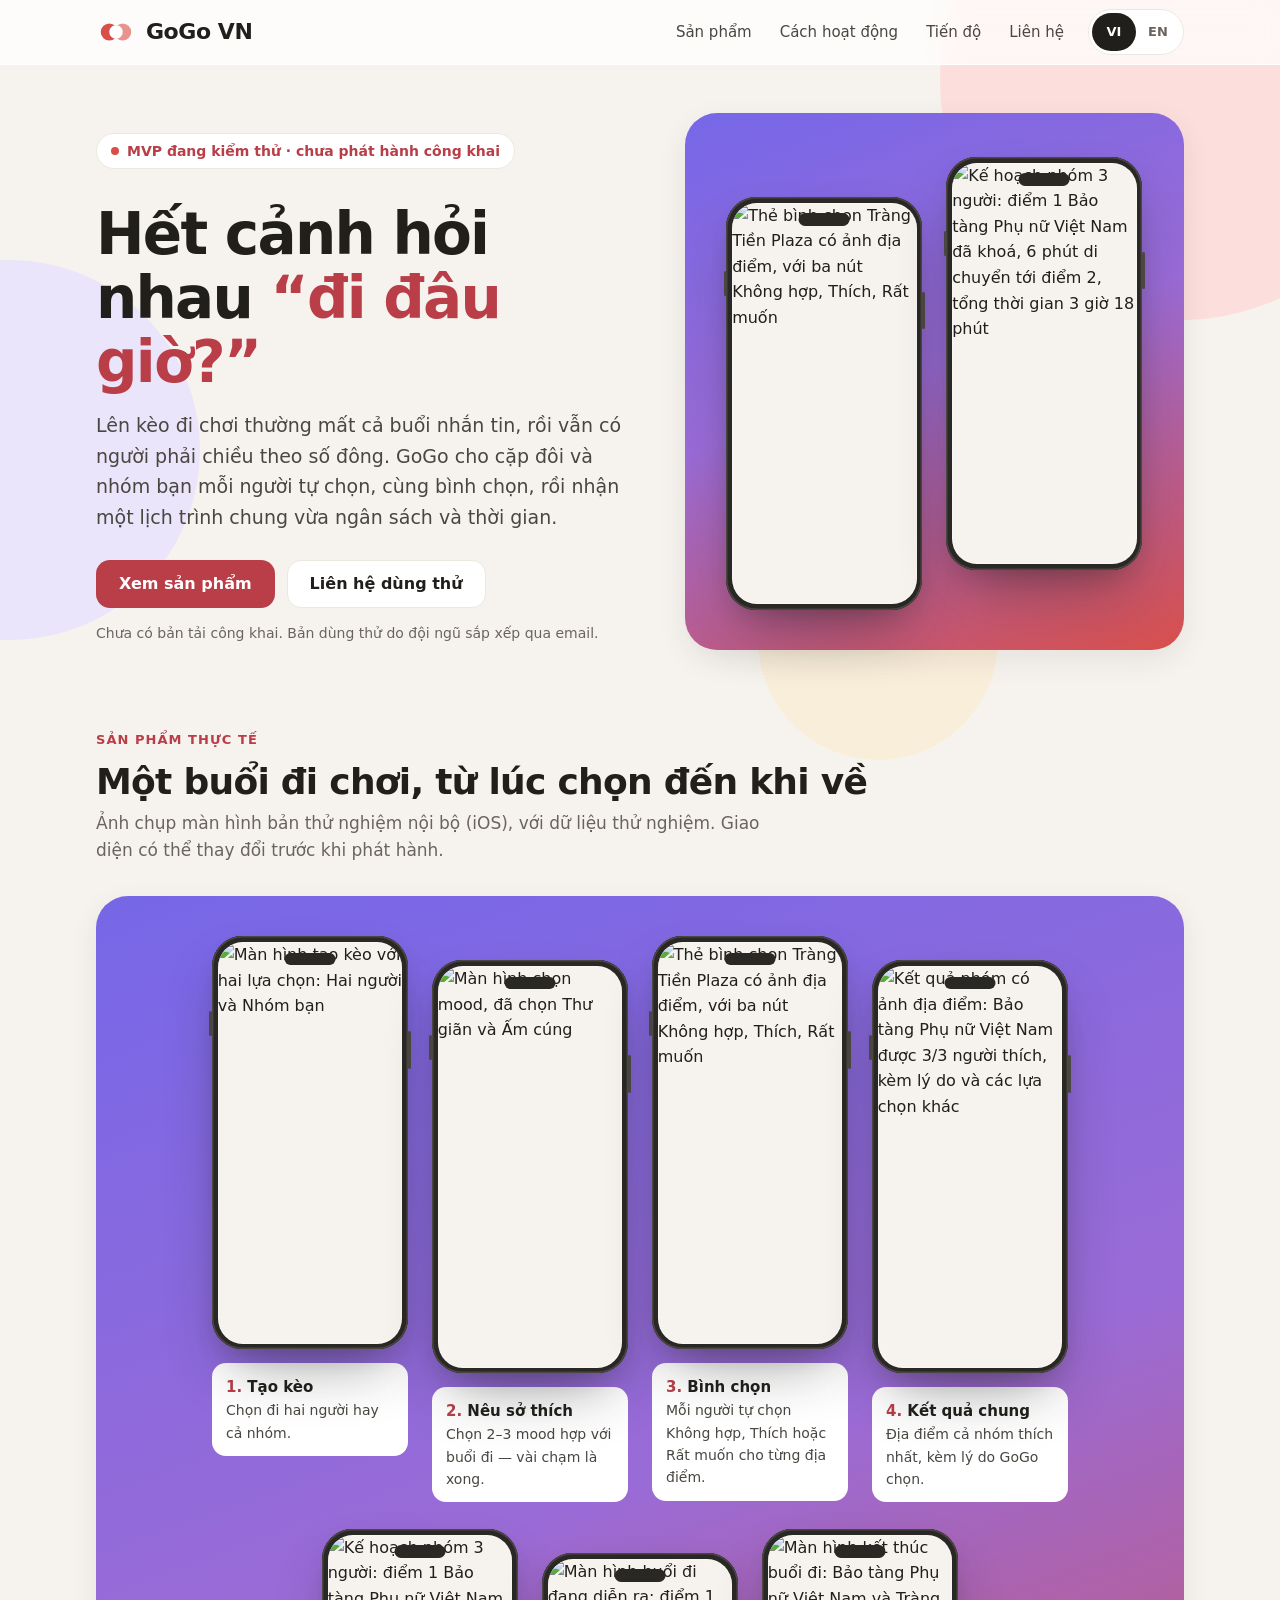
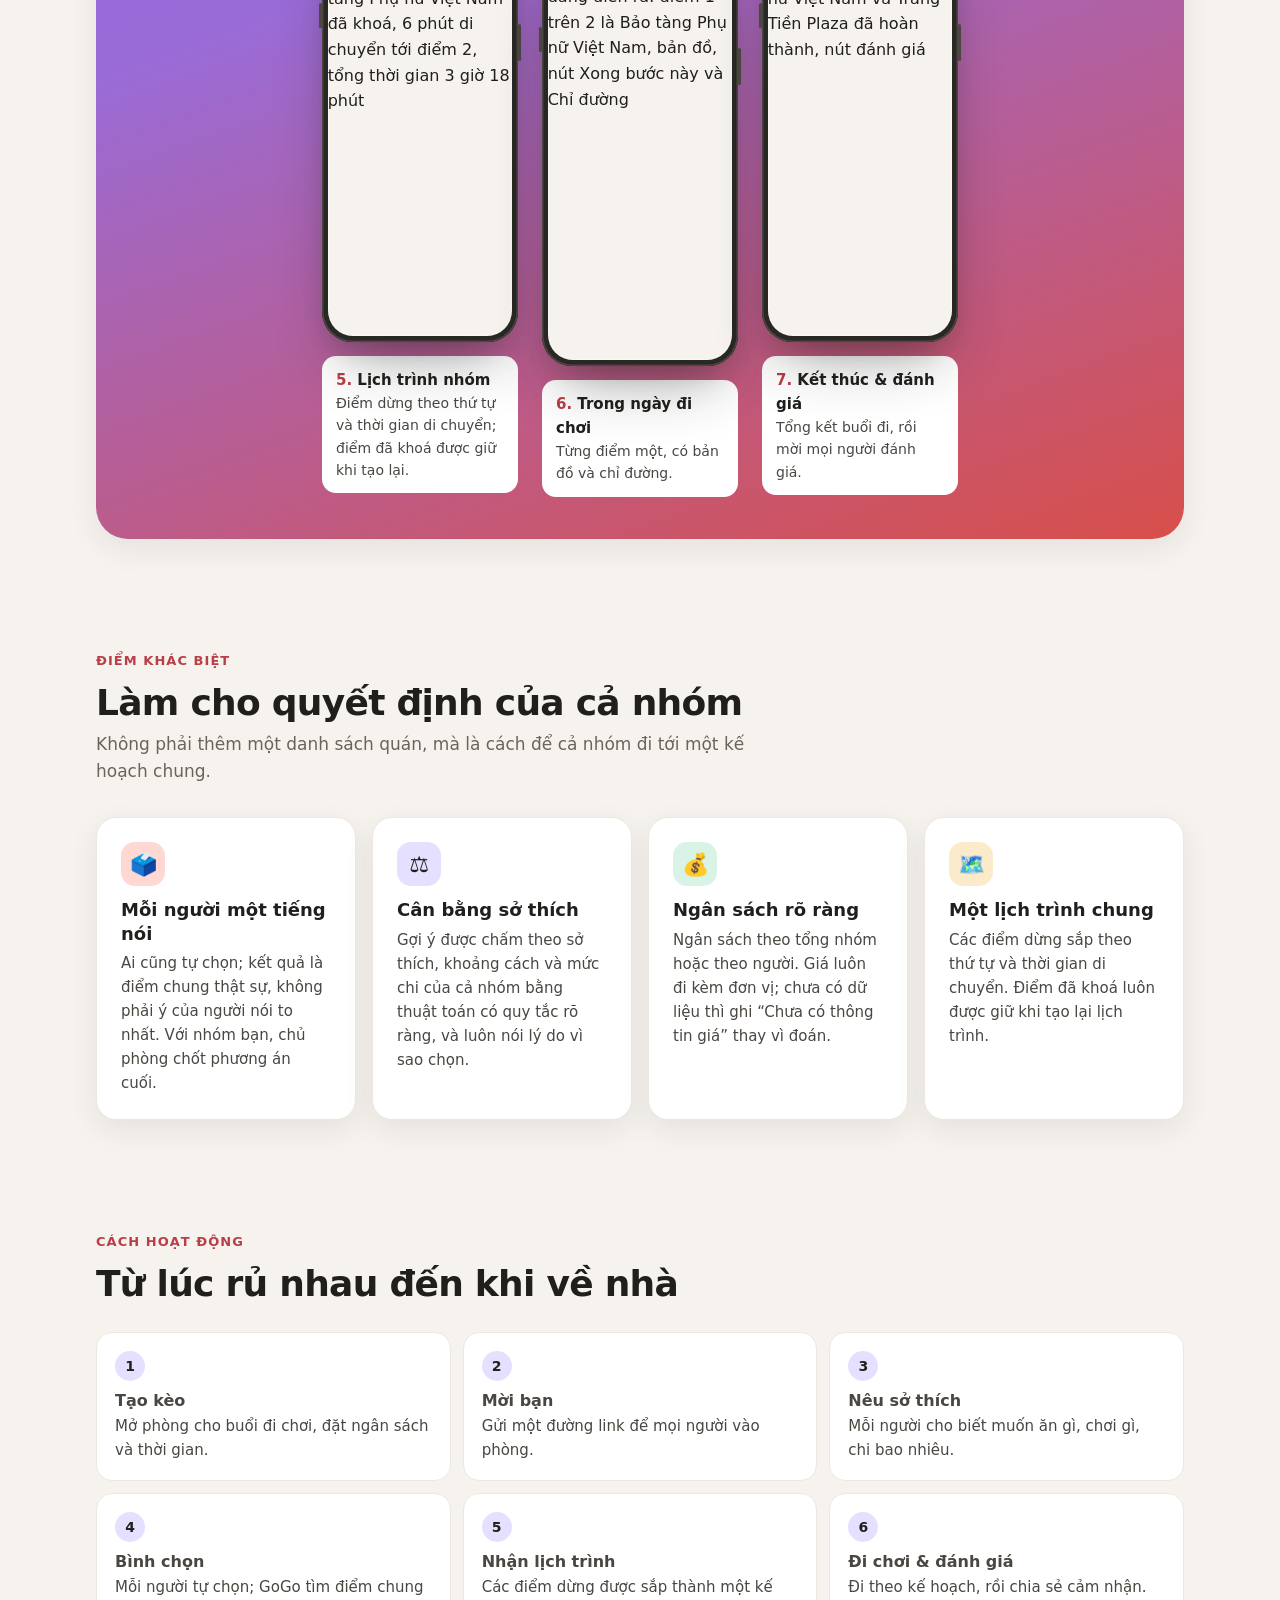
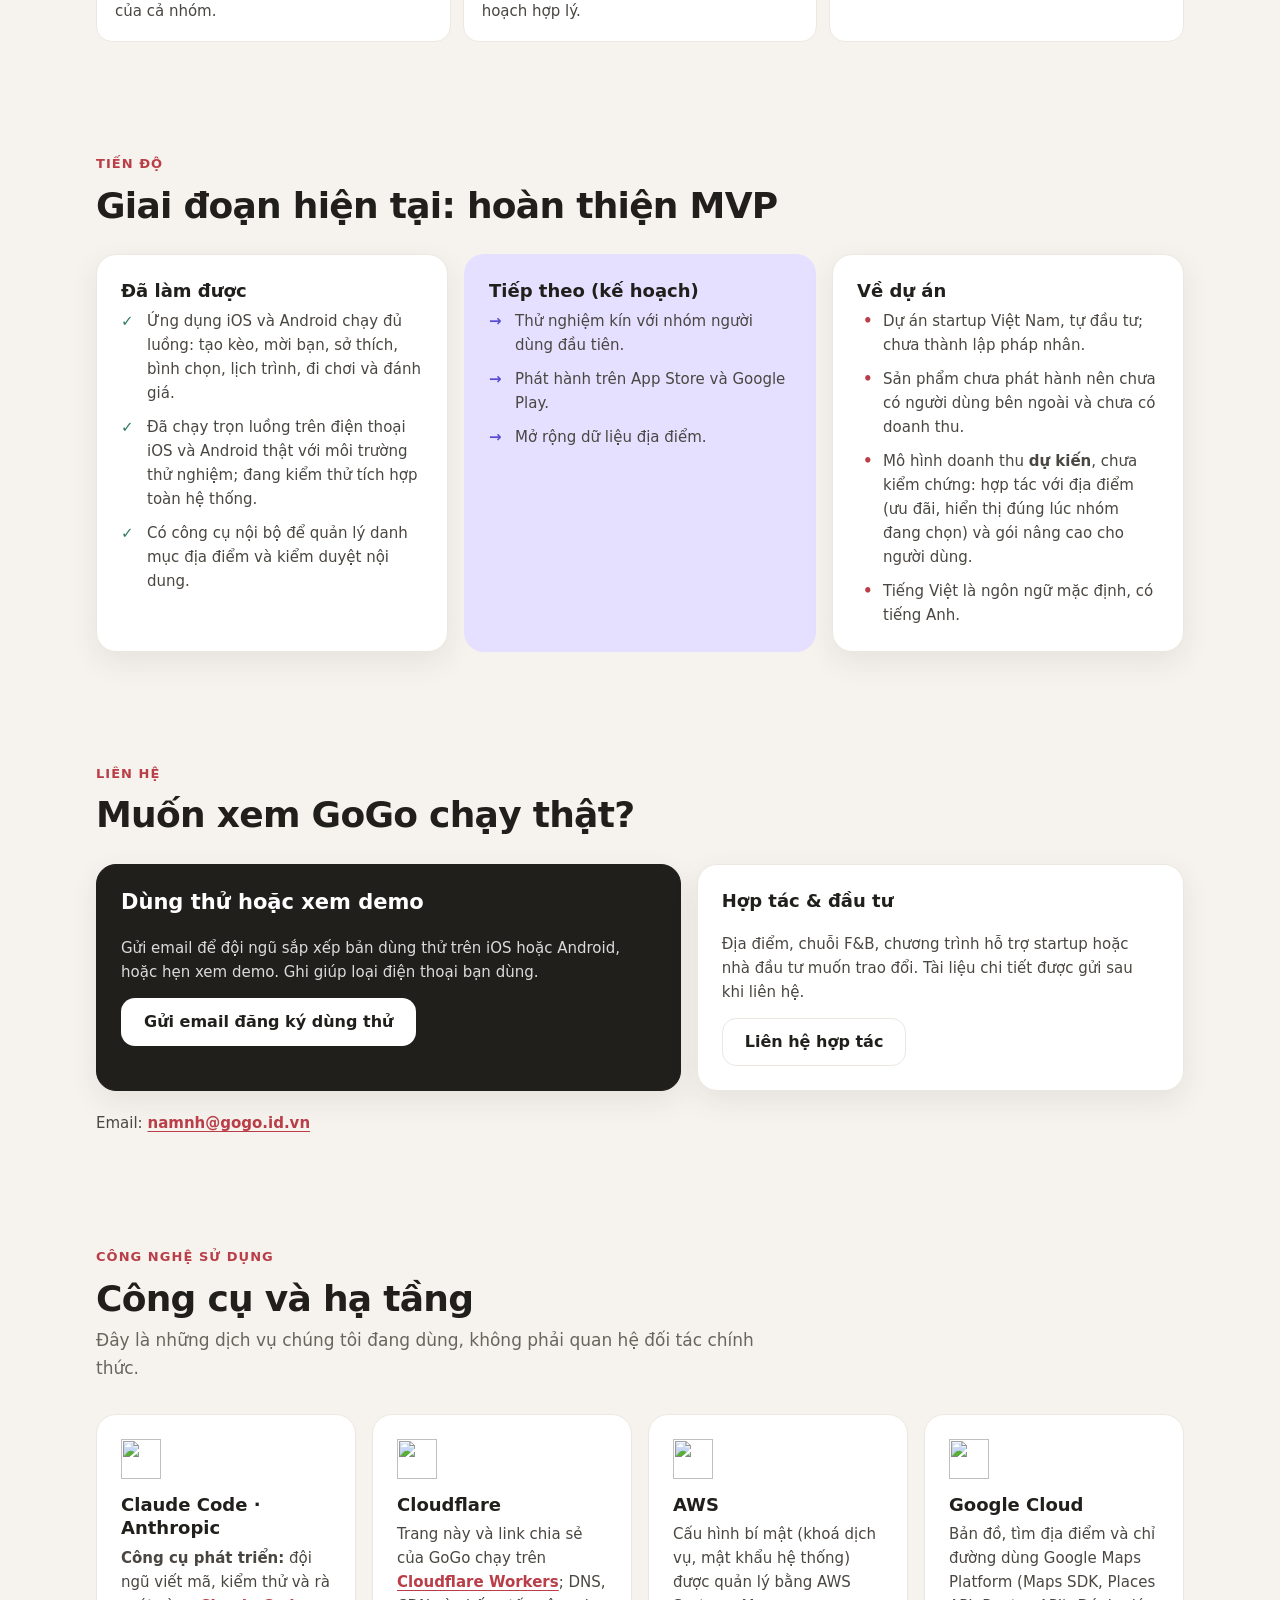
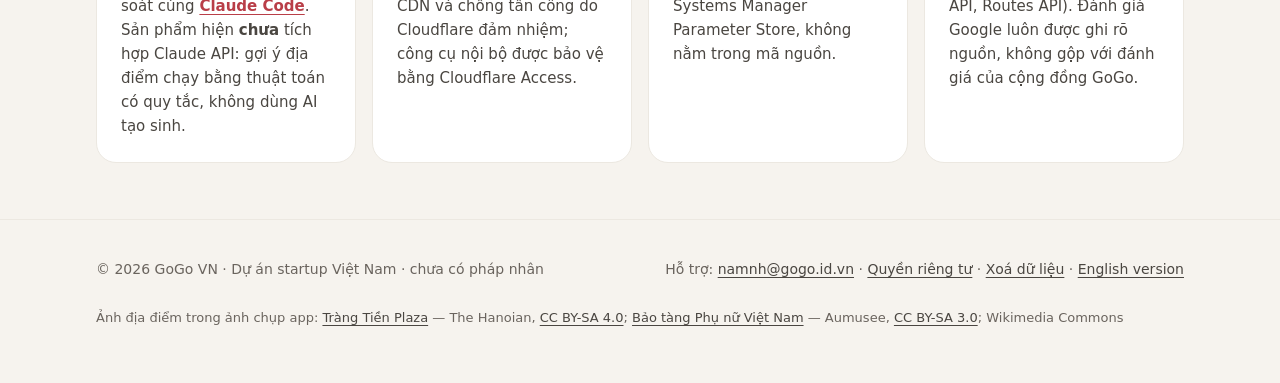
==== site/index.html @ 6f433a72 "feat: privacy policy and data-deletion pages Both stores refuse a submission without these URLs, and" ====
<!doctype html>
<html lang="vi">
<head>
  <meta charset="utf-8">
  <meta name="viewport" content="width=device-width, initial-scale=1">
  <title>GoGo — Cùng nhau chọn chỗ đi chơi</title>
  <meta name="description" content="Ứng dụng giúp cặp đôi và nhóm bạn cùng chọn địa điểm, bình chọn và nhận một lịch trình chung cho buổi đi chơi. Dự án startup Việt Nam, MVP đang kiểm thử.">
  <link rel="canonical" href="https://gogo.id.vn/">
  <link rel="alternate" hreflang="vi" href="https://gogo.id.vn/">
  <link rel="alternate" hreflang="en" href="https://gogo.id.vn/en/">
  <link rel="alternate" hreflang="x-default" href="https://gogo.id.vn/">
  <meta property="og:type" content="website">
  <meta property="og:site_name" content="GoGo VN">
  <meta property="og:title" content="GoGo — Cùng nhau chọn chỗ đi chơi">
  <meta property="og:description" content="Mỗi người tự chọn, cả nhóm bình chọn, nhận một lịch trình chung vừa ngân sách. MVP đang kiểm thử.">
  <meta property="og:url" content="https://gogo.id.vn/">
  <meta property="og:locale" content="vi_VN">
  <meta property="og:locale:alternate" content="en_US">
  <meta property="og:image" content="https://gogo.id.vn/icon-512.png">
  <meta property="og:image:width" content="512">
  <meta property="og:image:height" content="512">
  <meta name="twitter:card" content="summary">
  <meta name="theme-color" content="#F6F3EE">
  <link rel="icon" type="image/png" sizes="32x32" href="/favicon-32.png">
  <link rel="apple-touch-icon" href="/apple-touch-icon.png">
  <style>
    /* Be Vietnam Pro, served from this origin. Google Fonts was dropped in #4: opening any page
       here sent the visitor's IP and User-Agent to Google's font hosts, which is a claim the
       privacy page would then have had to make about itself. Sources and
       sha256 per file are in README.md; the licence travels with the files (fonts/OFL.txt).
       `build.mjs` refuses to emit a page that references any external script or stylesheet. */
    /* vietnamese */
    @font-face {
      font-family: 'Be Vietnam Pro';
      font-style: normal;
      font-weight: 400;
      font-display: swap;
      src: url(/fonts/be-vietnam-pro-400-vietnamese.woff2) format('woff2');
      unicode-range: U+0102-0103, U+0110-0111, U+0128-0129, U+0168-0169, U+01A0-01A1, U+01AF-01B0, U+0300-0301, U+0303-0304, U+0308-0309, U+0323, U+0329, U+1EA0-1EF9, U+20AB;
    }
    /* latin-ext */
    @font-face {
      font-family: 'Be Vietnam Pro';
      font-style: normal;
      font-weight: 400;
      font-display: swap;
      src: url(/fonts/be-vietnam-pro-400-latin-ext.woff2) format('woff2');
      unicode-range: U+0100-02BA, U+02BD-02C5, U+02C7-02CC, U+02CE-02D7, U+02DD-02FF, U+0304, U+0308, U+0329, U+1D00-1DBF, U+1E00-1E9F, U+1EF2-1EFF, U+2020, U+20A0-20AB, U+20AD-20C4, U+2113, U+2C60-2C7F, U+A720-A7FF;
    }
    /* latin */
    @font-face {
      font-family: 'Be Vietnam Pro';
      font-style: normal;
      font-weight: 400;
      font-display: swap;
      src: url(/fonts/be-vietnam-pro-400-latin.woff2) format('woff2');
      unicode-range: U+0000-00FF, U+0131, U+0152-0153, U+02BB-02BC, U+02C6, U+02DA, U+02DC, U+0304, U+0308, U+0329, U+2000-206F, U+20AC, U+2122, U+2191, U+2193, U+2212, U+2215, U+FEFF, U+FFFD;
    }
    /* vietnamese */
    @font-face {
      font-family: 'Be Vietnam Pro';
      font-style: normal;
      font-weight: 500;
      font-display: swap;
      src: url(/fonts/be-vietnam-pro-500-vietnamese.woff2) format('woff2');
      unicode-range: U+0102-0103, U+0110-0111, U+0128-0129, U+0168-0169, U+01A0-01A1, U+01AF-01B0, U+0300-0301, U+0303-0304, U+0308-0309, U+0323, U+0329, U+1EA0-1EF9, U+20AB;
    }
    /* latin-ext */
    @font-face {
      font-family: 'Be Vietnam Pro';
      font-style: normal;
      font-weight: 500;
      font-display: swap;
      src: url(/fonts/be-vietnam-pro-500-latin-ext.woff2) format('woff2');
      unicode-range: U+0100-02BA, U+02BD-02C5, U+02C7-02CC, U+02CE-02D7, U+02DD-02FF, U+0304, U+0308, U+0329, U+1D00-1DBF, U+1E00-1E9F, U+1EF2-1EFF, U+2020, U+20A0-20AB, U+20AD-20C4, U+2113, U+2C60-2C7F, U+A720-A7FF;
    }
    /* latin */
    @font-face {
      font-family: 'Be Vietnam Pro';
      font-style: normal;
      font-weight: 500;
      font-display: swap;
      src: url(/fonts/be-vietnam-pro-500-latin.woff2) format('woff2');
      unicode-range: U+0000-00FF, U+0131, U+0152-0153, U+02BB-02BC, U+02C6, U+02DA, U+02DC, U+0304, U+0308, U+0329, U+2000-206F, U+20AC, U+2122, U+2191, U+2193, U+2212, U+2215, U+FEFF, U+FFFD;
    }
    /* vietnamese */
    @font-face {
      font-family: 'Be Vietnam Pro';
      font-style: normal;
      font-weight: 600;
      font-display: swap;
      src: url(/fonts/be-vietnam-pro-600-vietnamese.woff2) format('woff2');
      unicode-range: U+0102-0103, U+0110-0111, U+0128-0129, U+0168-0169, U+01A0-01A1, U+01AF-01B0, U+0300-0301, U+0303-0304, U+0308-0309, U+0323, U+0329, U+1EA0-1EF9, U+20AB;
    }
    /* latin-ext */
    @font-face {
      font-family: 'Be Vietnam Pro';
      font-style: normal;
      font-weight: 600;
      font-display: swap;
      src: url(/fonts/be-vietnam-pro-600-latin-ext.woff2) format('woff2');
      unicode-range: U+0100-02BA, U+02BD-02C5, U+02C7-02CC, U+02CE-02D7, U+02DD-02FF, U+0304, U+0308, U+0329, U+1D00-1DBF, U+1E00-1E9F, U+1EF2-1EFF, U+2020, U+20A0-20AB, U+20AD-20C4, U+2113, U+2C60-2C7F, U+A720-A7FF;
    }
    /* latin */
    @font-face {
      font-family: 'Be Vietnam Pro';
      font-style: normal;
      font-weight: 600;
      font-display: swap;
      src: url(/fonts/be-vietnam-pro-600-latin.woff2) format('woff2');
      unicode-range: U+0000-00FF, U+0131, U+0152-0153, U+02BB-02BC, U+02C6, U+02DA, U+02DC, U+0304, U+0308, U+0329, U+2000-206F, U+20AC, U+2122, U+2191, U+2193, U+2212, U+2215, U+FEFF, U+FFFD;
    }
    /* vietnamese */
    @font-face {
      font-family: 'Be Vietnam Pro';
      font-style: normal;
      font-weight: 700;
      font-display: swap;
      src: url(/fonts/be-vietnam-pro-700-vietnamese.woff2) format('woff2');
      unicode-range: U+0102-0103, U+0110-0111, U+0128-0129, U+0168-0169, U+01A0-01A1, U+01AF-01B0, U+0300-0301, U+0303-0304, U+0308-0309, U+0323, U+0329, U+1EA0-1EF9, U+20AB;
    }
    /* latin-ext */
    @font-face {
      font-family: 'Be Vietnam Pro';
      font-style: normal;
      font-weight: 700;
      font-display: swap;
      src: url(/fonts/be-vietnam-pro-700-latin-ext.woff2) format('woff2');
      unicode-range: U+0100-02BA, U+02BD-02C5, U+02C7-02CC, U+02CE-02D7, U+02DD-02FF, U+0304, U+0308, U+0329, U+1D00-1DBF, U+1E00-1E9F, U+1EF2-1EFF, U+2020, U+20A0-20AB, U+20AD-20C4, U+2113, U+2C60-2C7F, U+A720-A7FF;
    }
    /* latin */
    @font-face {
      font-family: 'Be Vietnam Pro';
      font-style: normal;
      font-weight: 700;
      font-display: swap;
      src: url(/fonts/be-vietnam-pro-700-latin.woff2) format('woff2');
      unicode-range: U+0000-00FF, U+0131, U+0152-0153, U+02BB-02BC, U+02C6, U+02DA, U+02DC, U+0304, U+0308, U+0329, U+2000-206F, U+20AC, U+2122, U+2191, U+2193, U+2212, U+2215, U+FEFF, U+FFFD;
    }
    /* vietnamese */
    @font-face {
      font-family: 'Be Vietnam Pro';
      font-style: normal;
      font-weight: 800;
      font-display: swap;
      src: url(/fonts/be-vietnam-pro-800-vietnamese.woff2) format('woff2');
      unicode-range: U+0102-0103, U+0110-0111, U+0128-0129, U+0168-0169, U+01A0-01A1, U+01AF-01B0, U+0300-0301, U+0303-0304, U+0308-0309, U+0323, U+0329, U+1EA0-1EF9, U+20AB;
    }
    /* latin-ext */
    @font-face {
      font-family: 'Be Vietnam Pro';
      font-style: normal;
      font-weight: 800;
      font-display: swap;
      src: url(/fonts/be-vietnam-pro-800-latin-ext.woff2) format('woff2');
      unicode-range: U+0100-02BA, U+02BD-02C5, U+02C7-02CC, U+02CE-02D7, U+02DD-02FF, U+0304, U+0308, U+0329, U+1D00-1DBF, U+1E00-1E9F, U+1EF2-1EFF, U+2020, U+20A0-20AB, U+20AD-20C4, U+2113, U+2C60-2C7F, U+A720-A7FF;
    }
    /* latin */
    @font-face {
      font-family: 'Be Vietnam Pro';
      font-style: normal;
      font-weight: 800;
      font-display: swap;
      src: url(/fonts/be-vietnam-pro-800-latin.woff2) format('woff2');
      unicode-range: U+0000-00FF, U+0131, U+0152-0153, U+02BB-02BC, U+02C6, U+02DA, U+02DC, U+0304, U+0308, U+0329, U+2000-206F, U+20AC, U+2122, U+2191, U+2193, U+2212, U+2215, U+FEFF, U+FFFD;
    }

    :root {
      --coral: #D84F4A;
      --coral-ink: #B93E48;
      --coral-deep: #9E333D;
      --coral-soft: #FFD8D4;
      --lavender: #7667E8;
      --lavender-ink: #5B4DD1;
      --lavender-soft: #E5E0FF;
      --mint: #4FAF86;
      --mint-ink: #2F7D5C;
      --mint-soft: #D9F3E7;
      --amber-soft: #FCEBCB;
      --ivory: #F6F3EE;
      --surface: #FFFFFF;
      --line: #ECE8E1;
      --ink: #211F1C;
      --ink-2: #4A4641;
      --muted: #6A645E;
      --glass: rgba(255, 255, 255, 0.72);
      --glass-line: rgba(255, 255, 255, 0.9);
      --shadow: 0 10px 30px rgba(33, 31, 28, 0.08);
      --shadow-phone: 0 30px 60px -18px rgba(33, 31, 28, 0.45), 0 12px 24px -12px rgba(33, 31, 28, 0.25);
      --bezel: #2A2825;
      --bezel-edge: #4A4641;
      --bezel-hi: rgba(255, 255, 255, 0.28);
      --panel: linear-gradient(160deg, #7667E8 0%, #9A6BD6 48%, #D84F4A 100%);
      --radius: 20px;
      --motion: 240ms;
    }
    *, *::before, *::after { box-sizing: border-box; }
    html { -webkit-text-size-adjust: 100%; scroll-behavior: smooth; scroll-padding-top: 80px; }
    body {
      margin: 0; background: var(--ivory); color: var(--ink);
      font-family: "Be Vietnam Pro", system-ui, -apple-system, "Segoe UI", Roboto, sans-serif;
      font-size: 16px; line-height: 1.6; overflow-x: hidden;
    }
    .wrap { max-width: 1120px; margin: 0 auto; padding: 0 16px; }
    a { color: inherit; }
    a:not(.btn):not(.brand) { text-underline-offset: 3px; }
    :focus-visible { outline: 3px solid var(--lavender-ink); outline-offset: 3px; border-radius: 6px; }
    .skip {
      position: absolute; left: 16px; top: -60px; z-index: 50; padding: 10px 16px; border-radius: 10px;
      background: var(--ink); color: #fff; font-weight: 700; text-decoration: none;
    }
    .skip:focus { top: 12px; }

    /* Background accents — solid soft shapes, no full-screen blur. */
    .bg { position: absolute; inset: 0 0 auto 0; height: 900px; overflow: hidden; z-index: -1; pointer-events: none; }
    .blob { position: absolute; border-radius: 50%; opacity: .7; }
    .blob.c { width: 480px; height: 480px; background: var(--coral-soft); top: -160px; right: -140px; }
    .blob.l { width: 380px; height: 380px; background: var(--lavender-soft); top: 260px; left: -180px; }
    .blob.a { width: 240px; height: 240px; background: var(--amber-soft); top: 520px; right: 22%; opacity: .55; }

    /* Header */
    header.top {
      position: sticky; top: 0; z-index: 20;
      background: var(--glass); -webkit-backdrop-filter: blur(14px); backdrop-filter: blur(14px);
      border-bottom: 1px solid var(--glass-line);
    }
    @supports not ((backdrop-filter: blur(1px)) or (-webkit-backdrop-filter: blur(1px))) {
      header.top { background: var(--surface); }
    }
    .nav { display: flex; align-items: center; gap: 12px; min-height: 64px; }
    .brand { display: inline-flex; align-items: center; gap: 10px; font-weight: 800; font-size: 22px; letter-spacing: -0.02em; color: var(--ink); text-decoration: none; margin-right: auto; }
    .mark { width: 40px; height: 40px; display: block; flex: none; }
    .links { display: flex; gap: 4px; margin: 0; padding: 0; list-style: none; }
    .links a {
      display: inline-flex; align-items: center; min-height: 44px; padding: 0 12px;
      font-size: 15px; font-weight: 500; color: var(--ink-2); text-decoration: none; border-radius: 10px;
    }
    .links a:hover { color: var(--ink); background: var(--surface); }
    .lang { display: inline-flex; border: 1px solid var(--line); border-radius: 999px; background: var(--surface); padding: 3px; }
    .lang a {
      display: inline-grid; place-items: center; min-width: 44px; min-height: 38px; border-radius: 999px;
      font-size: 13px; font-weight: 700; color: var(--muted); text-decoration: none;
    }
    .lang a[aria-current="page"] { background: var(--ink); color: #fff; }
    @media (max-width: 820px) { .links { display: none; } }

    /* Buttons — filled CTA on coral-ink for AA with white text. */
    .btn {
      display: inline-flex; align-items: center; justify-content: center; gap: 8px;
      min-height: 48px; padding: 0 22px; border-radius: 14px; border: 1px solid transparent;
      font: inherit; font-weight: 700; font-size: 16px; text-decoration: none; cursor: pointer;
      transition: transform var(--motion), background var(--motion), border-color var(--motion);
    }
    .btn:active { transform: translateY(1px); }
    .btn-primary { background: var(--coral-ink); color: #fff; }
    .btn-primary:hover { background: var(--coral-deep); }
    .btn-secondary { background: var(--surface); color: var(--ink); border-color: var(--line); }
    .btn-secondary:hover { border-color: var(--ink-2); }

    footer { padding: 28px 0 44px; border-top: 1px solid var(--line); color: var(--muted); font-size: 14px; }
    footer .wrap { display: flex; flex-wrap: wrap; gap: 8px 24px; justify-content: space-between; align-items: center; }
    footer a { color: var(--ink-2); display: inline-block; padding: 10px 0; }
    footer .credits { flex-basis: 100%; order: 3; font-size: 13px; }

    @media (prefers-reduced-motion: reduce) {
      html { scroll-behavior: auto; }
      * { transition-duration: 0ms !important; }
    }
    @media (prefers-reduced-transparency: reduce) {
      header.top { background: var(--surface); -webkit-backdrop-filter: none; backdrop-filter: none; }
    }
    /* Hero */
    .hero { padding-top: 48px; padding-bottom: 24px; display: grid; gap: 40px; grid-template-columns: 1.1fr 1fr; align-items: center; }
    .badge {
      display: inline-flex; align-items: center; gap: 8px; padding: 6px 14px; border-radius: 999px;
      background: var(--surface); border: 1px solid var(--line); font-size: 14px; font-weight: 600; color: var(--coral-ink);
    }
    .dot { width: 8px; height: 8px; border-radius: 50%; background: var(--coral); flex: none; }
    h1 { margin: 20px 0 16px; max-width: 640px; font-size: clamp(36px, 6vw, 58px); line-height: 1.1; letter-spacing: -0.03em; font-weight: 800; }
    h1 em { font-style: normal; color: var(--coral-ink); }
    .lead { margin: 0; max-width: 580px; font-size: clamp(17px, 2.2vw, 19px); color: var(--ink-2); }
    .cta-row { display: flex; flex-wrap: wrap; gap: 12px; margin-top: 28px; }
    .note { margin: 14px 0 0; font-size: 14px; color: var(--muted); max-width: 560px; }

    /* Phone frames — thin titanium bezel, large radius, Dynamic Island, side keys. */
    .phone {
      position: relative; width: 100%; aspect-ratio: 460 / 969;
      border-radius: 15.5% / 7.4%; background: var(--bezel); padding: 2.9%;
      box-shadow: inset 0 0 0 1.5px var(--bezel-edge), inset 0 0 0 3px var(--bezel), var(--shadow-phone);
    }
    .phone::before, .phone::after { content: ""; position: absolute; width: 1.4%; background: var(--bezel-edge); border-radius: 2px; }
    .phone::before { right: -1.3%; top: 23%; height: 9%; }
    .phone::after  { left: -1.3%; top: 18%; height: 6%; box-shadow: 0 170% 0 var(--bezel-edge); }
    .phone .screen { position: relative; width: 100%; height: 100%; overflow: hidden; border-radius: 13.5% / 6.4%; background: var(--ivory); box-shadow: inset 0 0 0 1px var(--bezel-hi); }
    .phone img { position: absolute; left: 0; right: 0; top: 0; display: block; width: 100%; height: auto; }
    .phone .island { position: absolute; top: 3.9%; left: 50%; width: 26%; height: 3.1%; transform: translateX(-50%); border-radius: 999px; background: var(--bezel); z-index: 2; }
    .phone.android .island { width: 4.5%; height: 2.1%; top: 3.2%; }  /* punch-hole camera */

    .stage { position: relative; isolation: isolate; border-radius: 32px; background: var(--panel); box-shadow: var(--shadow); }

    .hero-shots { display: grid; grid-template-columns: repeat(2, minmax(0, 196px)); justify-content: center; gap: 24px; align-items: start; padding: 44px 32px 40px; }
    .hero-shots .phone:first-child { margin-top: 40px; }
    @media (max-width: 900px) {
      .hero { grid-template-columns: 1fr; gap: 32px; padding-top: 32px; }
      .hero-shots { width: 100%; max-width: 460px; justify-self: center; grid-template-columns: repeat(2, minmax(0, 1fr)); padding: 28px 20px; }
    }

    /* Sections */
    section { padding: 56px 0; }
    .eyebrow { display: block; margin: 0 0 10px; font-size: 13px; font-weight: 700; letter-spacing: .08em; text-transform: uppercase; color: var(--coral-ink); }
    h2 { margin: 0 0 8px; font-size: clamp(26px, 4vw, 36px); line-height: 1.15; letter-spacing: -0.02em; font-weight: 800; }
    h3 { margin: 0 0 6px; font-size: 18px; line-height: 1.3; font-weight: 700; }
    .sub { margin: 0 0 32px; max-width: 680px; color: var(--muted); font-size: 17px; }

    .card { background: var(--surface); border: 1px solid var(--line); border-radius: var(--radius); padding: 24px; box-shadow: var(--shadow); }
    .card p { margin: 0; color: var(--ink-2); font-size: 15px; }
    .grid { display: grid; gap: 16px; grid-template-columns: repeat(auto-fit, minmax(240px, 1fr)); }
    .icon { width: 44px; height: 44px; border-radius: 14px; display: grid; place-items: center; font-size: 22px; flex: none; margin-bottom: 12px; }
    .i-c { background: var(--coral-soft); } .i-l { background: var(--lavender-soft); } .i-m { background: var(--mint-soft); } .i-a { background: var(--amber-soft); }

    /* Product evidence */
    .gallery { list-style: none; margin: 0; padding: 40px 28px 44px; display: flex; flex-wrap: wrap; justify-content: center; gap: 28px 24px; counter-reset: shot; }
    .shot { width: 196px; margin: 0; counter-increment: shot; }
    .shot:nth-child(even) { transform: translateY(24px); }
    .shot figure { margin: 0; }
    .shot figcaption { margin-top: 14px; padding: 12px 14px; border-radius: 14px; background: var(--surface); font-size: 14px; color: var(--ink-2); }
    .shot figcaption strong { display: block; color: var(--ink); font-size: 15px; }
    .shot figcaption strong::before { content: counter(shot) ". "; color: var(--coral-ink); }
    @media (max-width: 900px) {
      .gallery { flex-wrap: nowrap; justify-content: flex-start; overflow-x: auto; overflow-y: hidden; margin: 0 -16px; border-radius: 0; padding: 28px 20px 32px; scroll-snap-type: x mandatory; -webkit-overflow-scrolling: touch; }
      .shot { flex: 0 0 min(64vw, 240px); scroll-snap-align: center; }
      .shot:nth-child(even) { transform: none; }
    }

    /* How it works */
    .steps { list-style: none; margin: 0; padding: 0; display: grid; gap: 12px; grid-template-columns: repeat(3, 1fr); counter-reset: s; }
    .steps li { counter-increment: s; background: var(--surface); border: 1px solid var(--line); border-radius: 16px; padding: 18px; font-size: 15px; color: var(--ink-2); }
    .steps li::before { content: counter(s); display: grid; place-items: center; width: 30px; height: 30px; margin-bottom: 10px; border-radius: 50%; background: var(--lavender-soft); color: var(--ink); font-weight: 700; font-size: 14px; }
    .steps h3 { font-size: 16px; margin-bottom: 2px; }
    .steps p { margin: 0; }
    @media (max-width: 760px) { .steps { grid-template-columns: repeat(2, 1fr); } }
    @media (max-width: 440px) { .steps { grid-template-columns: 1fr; } }

    /* Progress */
    .stage-grid { display: grid; gap: 16px; grid-template-columns: repeat(3, 1fr); }
    @media (max-width: 900px) { .stage-grid { grid-template-columns: 1fr; } }
    .ticks { list-style: none; margin: 0; padding: 0; display: grid; gap: 10px; font-size: 15px; color: var(--ink-2); }
    .ticks li { position: relative; padding-left: 26px; }
    .ticks li::before { position: absolute; left: 0; top: 0; font-weight: 700; }
    .ticks.done li::before { content: "✓"; color: var(--mint-ink); }
    .ticks.next li::before { content: "→"; color: var(--lavender-ink); }
    .ticks.info li::before { content: "•"; color: var(--coral-ink); left: 6px; }
    .card.next { background: var(--lavender-soft); border-color: transparent; box-shadow: none; }

    /* Contact */
    .contact { display: grid; gap: 16px; grid-template-columns: 1.2fr 1fr; }
    .contact .card { display: flex; flex-direction: column; gap: 14px; }
    .contact .card .btn { align-self: flex-start; }
    .contact .primary { background: var(--ink); border-color: var(--ink); }
    .contact .primary h3 { color: #fff; font-size: 21px; }
    .contact .primary p { color: rgba(255, 255, 255, 0.84); }
    .contact .primary .btn { background: #fff; color: var(--ink); }
    .contact .primary .btn:hover { background: var(--ivory); }
    .mail { font-size: 15px; color: var(--ink-2); margin: 20px 0 0; }
    .mail a { color: var(--coral-ink); font-weight: 600; }
    @media (max-width: 760px) { .contact { grid-template-columns: 1fr; } }

    /* Technology */
    .tech .card { box-shadow: none; }
    .tech .card a { color: var(--coral-ink); font-weight: 600; }
    .tech .logo { display: block; width: 40px; height: 40px; margin-bottom: 14px; object-fit: contain; }
    .tech .grid { grid-template-columns: repeat(auto-fit, minmax(230px, 1fr)); }

  </style>
</head>
<body>
  <a class="skip" href="#main">Bỏ qua, tới nội dung chính</a>
  <div class="bg" aria-hidden="true"><div class="blob c"></div><div class="blob l"></div><div class="blob a"></div></div>

  <header class="top">
    <div class="wrap nav">
      <a class="brand" href="/" aria-label="GoGo VN — trang chủ"><svg class="mark" viewBox="0 0 42 42" fill="none" aria-hidden="true"><circle cx="14" cy="21" r="9" fill="var(--coral)"/><circle cx="28" cy="21" r="9" fill="var(--coral)" opacity="0.6"/><path d="M21 14C17 14 14 17 14 21C14 25 17 28 21 28C25 28 28 25 28 21C28 17 25 14 21 14Z" fill="#FFFFFF"/></svg>GoGo VN</a>
      <nav aria-label="Điều hướng chính">
        <ul class="links">
          <li><a href="/#demo">Sản phẩm</a></li>
          <li><a href="/#how">Cách hoạt động</a></li>
          <li><a href="/#stage">Tiến độ</a></li>
          <li><a href="/#contact">Liên hệ</a></li>
        </ul>
      </nav>
      <div class="lang" role="group" aria-label="Ngôn ngữ"><a href="/" hreflang="vi" lang="vi" aria-current="page">VI</a><a href="/en/" hreflang="en" lang="en">EN</a></div>
    </div>
  </header>

  <main id="main">
    <div class="wrap hero">
      <div>
        <p class="badge"><span class="dot" aria-hidden="true"></span>MVP đang kiểm thử · chưa phát hành công khai</p>
        <h1>Hết cảnh hỏi nhau <em>“đi đâu giờ?”</em></h1>
        <p class="lead">Lên kèo đi chơi thường mất cả buổi nhắn tin, rồi vẫn có người phải chiều theo số đông. GoGo cho cặp đôi và nhóm bạn mỗi người tự chọn, cùng bình chọn, rồi nhận một lịch trình chung vừa ngân sách và thời gian.</p>
        <div class="cta-row">
          <a class="btn btn-primary" href="#demo">Xem sản phẩm</a>
          <a class="btn btn-secondary" href="mailto:namnh@gogo.id.vn?subject=GoGo%20%E2%80%94%20%C4%90%C4%83ng%20k%C3%BD%20d%C3%B9ng%20th%E1%BB%AD">Liên hệ dùng thử</a>
        </div>
        <p class="note">Chưa có bản tải công khai. Bản dùng thử do đội ngũ sắp xếp qua email.</p>
      </div>
      <div class="hero-shots stage" role="group" aria-label="Ảnh màn hình ứng dụng: bình chọn địa điểm và lịch trình nhóm">
        <div class="phone ios"><div class="island" aria-hidden="true"></div><div class="screen"><img src="/img/vote.png" width="460" height="1000" alt="Thẻ bình chọn Tràng Tiền Plaza có ảnh địa điểm, với ba nút Không hợp, Thích, Rất muốn" fetchpriority="high"></div></div>
        <div class="phone ios"><div class="island" aria-hidden="true"></div><div class="screen"><img src="/img/plan.png" width="460" height="1000" alt="Kế hoạch nhóm 3 người: điểm 1 Bảo tàng Phụ nữ Việt Nam đã khoá, 6 phút di chuyển tới điểm 2, tổng thời gian 3 giờ 18 phút" fetchpriority="high"></div></div>
      </div>
    </div>

    <section id="demo" aria-labelledby="demo-h">
      <div class="wrap">
        <p class="eyebrow">Sản phẩm thực tế</p>
        <h2 id="demo-h">Một buổi đi chơi, từ lúc chọn đến khi về</h2>
        <p class="sub">Ảnh chụp màn hình bản thử nghiệm nội bộ (iOS), với dữ liệu thử nghiệm. Giao diện có thể thay đổi trước khi phát hành.</p>
        <ol class="gallery stage">
          <li class="shot"><figure><div class="phone ios"><div class="island" aria-hidden="true"></div><div class="screen"><img src="/img/create-type.png" width="460" height="1000" loading="lazy" alt="Màn hình tạo kèo với hai lựa chọn: Hai người và Nhóm bạn"></div></div><figcaption><strong>Tạo kèo</strong>Chọn đi hai người hay cả nhóm.</figcaption></figure></li>
          <li class="shot"><figure><div class="phone ios"><div class="island" aria-hidden="true"></div><div class="screen"><img src="/img/mood.png" width="460" height="1000" loading="lazy" alt="Màn hình chọn mood, đã chọn Thư giãn và Ấm cúng"></div></div><figcaption><strong>Nêu sở thích</strong>Chọn 2–3 mood hợp với buổi đi — vài chạm là xong.</figcaption></figure></li>
          <li class="shot"><figure><div class="phone ios"><div class="island" aria-hidden="true"></div><div class="screen"><img src="/img/vote.png" width="460" height="1000" loading="lazy" alt="Thẻ bình chọn Tràng Tiền Plaza có ảnh địa điểm, với ba nút Không hợp, Thích, Rất muốn"></div></div><figcaption><strong>Bình chọn</strong>Mỗi người tự chọn Không hợp, Thích hoặc Rất muốn cho từng địa điểm.</figcaption></figure></li>
          <li class="shot"><figure><div class="phone ios"><div class="island" aria-hidden="true"></div><div class="screen"><img src="/img/match.png" width="460" height="1000" loading="lazy" alt="Kết quả nhóm có ảnh địa điểm: Bảo tàng Phụ nữ Việt Nam được 3/3 người thích, kèm lý do và các lựa chọn khác"></div></div><figcaption><strong>Kết quả chung</strong>Địa điểm cả nhóm thích nhất, kèm lý do GoGo chọn.</figcaption></figure></li>
          <li class="shot"><figure><div class="phone ios"><div class="island" aria-hidden="true"></div><div class="screen"><img src="/img/plan.png" width="460" height="1000" loading="lazy" alt="Kế hoạch nhóm 3 người: điểm 1 Bảo tàng Phụ nữ Việt Nam đã khoá, 6 phút di chuyển tới điểm 2, tổng thời gian 3 giờ 18 phút"></div></div><figcaption><strong>Lịch trình nhóm</strong>Điểm dừng theo thứ tự và thời gian di chuyển; điểm đã khoá được giữ khi tạo lại.</figcaption></figure></li>
          <li class="shot"><figure><div class="phone ios"><div class="island" aria-hidden="true"></div><div class="screen"><img src="/img/active.png" width="460" height="1000" loading="lazy" alt="Màn hình buổi đi đang diễn ra: điểm 1 trên 2 là Bảo tàng Phụ nữ Việt Nam, bản đồ, nút Xong bước này và Chỉ đường"></div></div><figcaption><strong>Trong ngày đi chơi</strong>Từng điểm một, có bản đồ và chỉ đường.</figcaption></figure></li>
          <li class="shot"><figure><div class="phone ios"><div class="island" aria-hidden="true"></div><div class="screen"><img src="/img/done.png" width="460" height="1000" loading="lazy" alt="Màn hình kết thúc buổi đi: Bảo tàng Phụ nữ Việt Nam và Tràng Tiền Plaza đã hoàn thành, nút đánh giá"></div></div><figcaption><strong>Kết thúc & đánh giá</strong>Tổng kết buổi đi, rồi mời mọi người đánh giá.</figcaption></figure></li>
        </ol>
      </div>
    </section>

    <section aria-labelledby="diff-h">
      <div class="wrap">
        <p class="eyebrow">Điểm khác biệt</p>
        <h2 id="diff-h">Làm cho quyết định của cả nhóm</h2>
        <p class="sub">Không phải thêm một danh sách quán, mà là cách để cả nhóm đi tới một kế hoạch chung.</p>
        <div class="grid">
          <article class="card"><div class="icon i-c" aria-hidden="true">🗳️</div><h3>Mỗi người một tiếng nói</h3><p>Ai cũng tự chọn; kết quả là điểm chung thật sự, không phải ý của người nói to nhất. Với nhóm bạn, chủ phòng chốt phương án cuối.</p></article>
          <article class="card"><div class="icon i-l" aria-hidden="true">⚖️</div><h3>Cân bằng sở thích</h3><p>Gợi ý được chấm theo sở thích, khoảng cách và mức chi của cả nhóm bằng thuật toán có quy tắc rõ ràng, và luôn nói lý do vì sao chọn.</p></article>
          <article class="card"><div class="icon i-m" aria-hidden="true">💰</div><h3>Ngân sách rõ ràng</h3><p>Ngân sách theo tổng nhóm hoặc theo người. Giá luôn đi kèm đơn vị; chưa có dữ liệu thì ghi “Chưa có thông tin giá” thay vì đoán.</p></article>
          <article class="card"><div class="icon i-a" aria-hidden="true">🗺️</div><h3>Một lịch trình chung</h3><p>Các điểm dừng sắp theo thứ tự và thời gian di chuyển. Điểm đã khoá luôn được giữ khi tạo lại lịch trình.</p></article>
        </div>
      </div>
    </section>

    <section id="how" aria-labelledby="how-h">
      <div class="wrap">
        <p class="eyebrow">Cách hoạt động</p>
        <h2 id="how-h" style="margin-bottom:28px">Từ lúc rủ nhau đến khi về nhà</h2>
        <ol class="steps">
          <li><h3>Tạo kèo</h3><p>Mở phòng cho buổi đi chơi, đặt ngân sách và thời gian.</p></li>
          <li><h3>Mời bạn</h3><p>Gửi một đường link để mọi người vào phòng.</p></li>
          <li><h3>Nêu sở thích</h3><p>Mỗi người cho biết muốn ăn gì, chơi gì, chi bao nhiêu.</p></li>
          <li><h3>Bình chọn</h3><p>Mỗi người tự chọn; GoGo tìm điểm chung của cả nhóm.</p></li>
          <li><h3>Nhận lịch trình</h3><p>Các điểm dừng được sắp thành một kế hoạch hợp lý.</p></li>
          <li><h3>Đi chơi & đánh giá</h3><p>Đi theo kế hoạch, rồi chia sẻ cảm nhận.</p></li>
        </ol>
      </div>
    </section>

    <section id="stage" aria-labelledby="stage-h">
      <div class="wrap">
        <p class="eyebrow">Tiến độ</p>
        <h2 id="stage-h" style="margin-bottom:28px">Giai đoạn hiện tại: hoàn thiện MVP</h2>
        <div class="stage-grid">
          <article class="card"><h3>Đã làm được</h3><ul class="ticks done"><li>Ứng dụng iOS và Android chạy đủ luồng: tạo kèo, mời bạn, sở thích, bình chọn, lịch trình, đi chơi và đánh giá.</li><li>Đã chạy trọn luồng trên điện thoại iOS và Android thật với môi trường thử nghiệm; đang kiểm thử tích hợp toàn hệ thống.</li><li>Có công cụ nội bộ để quản lý danh mục địa điểm và kiểm duyệt nội dung.</li></ul></article>
          <article class="card next"><h3>Tiếp theo (kế hoạch)</h3><ul class="ticks next"><li>Thử nghiệm kín với nhóm người dùng đầu tiên.</li><li>Phát hành trên App Store và Google Play.</li><li>Mở rộng dữ liệu địa điểm.</li></ul></article>
          <article class="card"><h3>Về dự án</h3><ul class="ticks info"><li>Dự án startup Việt Nam, tự đầu tư; chưa thành lập pháp nhân.</li><li>Sản phẩm chưa phát hành nên chưa có người dùng bên ngoài và chưa có doanh thu.</li><li>Mô hình doanh thu <strong>dự kiến</strong>, chưa kiểm chứng: hợp tác với địa điểm (ưu đãi, hiển thị đúng lúc nhóm đang chọn) và gói nâng cao cho người dùng.</li><li>Tiếng Việt là ngôn ngữ mặc định, có tiếng Anh.</li></ul></article>
        </div>
      </div>
    </section>

    <section id="contact" aria-labelledby="contact-h">
      <div class="wrap">
        <p class="eyebrow">Liên hệ</p>
        <h2 id="contact-h" style="margin-bottom:28px">Muốn xem GoGo chạy thật?</h2>
        <div class="contact">
          <article class="card primary"><h3>Dùng thử hoặc xem demo</h3><p>Gửi email để đội ngũ sắp xếp bản dùng thử trên iOS hoặc Android, hoặc hẹn xem demo. Ghi giúp loại điện thoại bạn dùng.</p><a class="btn" href="mailto:namnh@gogo.id.vn?subject=GoGo%20%E2%80%94%20%C4%90%C4%83ng%20k%C3%BD%20d%C3%B9ng%20th%E1%BB%AD">Gửi email đăng ký dùng thử</a></article>
          <article class="card"><h3>Hợp tác & đầu tư</h3><p>Địa điểm, chuỗi F&amp;B, chương trình hỗ trợ startup hoặc nhà đầu tư muốn trao đổi. Tài liệu chi tiết được gửi sau khi liên hệ.</p><a class="btn btn-secondary" href="mailto:namnh@gogo.id.vn?subject=GoGo%20%E2%80%94%20H%E1%BB%A3p%20t%C3%A1c%20%2F%20%C4%91%E1%BA%A7u%20t%C6%B0">Liên hệ hợp tác</a></article>
        </div>
        <p class="mail">Email: <a href="mailto:namnh@gogo.id.vn">namnh@gogo.id.vn</a></p>
      </div>
    </section>

    <section class="tech" aria-labelledby="tech-h">
      <div class="wrap">
        <p class="eyebrow">Công nghệ sử dụng</p>
        <h2 id="tech-h">Công cụ và hạ tầng</h2>
        <p class="sub">Đây là những dịch vụ chúng tôi đang dùng, không phải quan hệ đối tác chính thức.</p>
        <div class="grid">
          <article class="card"><img class="logo" src="/img/logos/claude.svg" width="40" height="40" alt=""><h3>Claude Code · Anthropic</h3><p><strong>Công cụ phát triển:</strong> đội ngũ viết mã, kiểm thử và rà soát cùng <a href="https://claude.com/product/claude-code" rel="noopener">Claude Code</a>. Sản phẩm hiện <strong>chưa</strong> tích hợp Claude API: gợi ý địa điểm chạy bằng thuật toán có quy tắc, không dùng AI tạo sinh.</p></article>
          <article class="card"><img class="logo" src="/img/logos/cloudflare.svg" width="40" height="40" alt=""><h3>Cloudflare</h3><p>Trang này và link chia sẻ của GoGo chạy trên <a href="https://workers.cloudflare.com/" rel="noopener">Cloudflare Workers</a>; DNS, CDN và chống tấn công do Cloudflare đảm nhiệm; công cụ nội bộ được bảo vệ bằng Cloudflare Access.</p></article>
          <article class="card"><img class="logo" src="/img/logos/aws.svg" width="40" height="40" alt=""><h3>AWS</h3><p>Cấu hình bí mật (khoá dịch vụ, mật khẩu hệ thống) được quản lý bằng AWS Systems Manager Parameter Store, không nằm trong mã nguồn.</p></article>
          <article class="card"><img class="logo" src="/img/logos/google-cloud.svg" width="40" height="40" alt=""><h3>Google Cloud</h3><p>Bản đồ, tìm địa điểm và chỉ đường dùng Google Maps Platform (Maps SDK, Places API, Routes API). Đánh giá Google luôn được ghi rõ nguồn, không gộp với đánh giá của cộng đồng GoGo.</p></article>
        </div>
      </div>
    </section>
  </main>

  <footer>
    <div class="wrap">
      <span>© 2026 GoGo VN · Dự án startup Việt Nam · chưa có pháp nhân</span>
      <span class="credits">Ảnh địa điểm trong ảnh chụp app: <a href="https://commons.wikimedia.org/wiki/File:Tr%C3%A0ng_Ti%E1%BB%81n_Plaza_-_2022-09-02_01.jpg">Tràng Tiền Plaza</a> — The Hanoian, <a href="https://creativecommons.org/licenses/by-sa/4.0/">CC BY-SA 4.0</a>; <a href="https://commons.wikimedia.org/wiki/File:Vietnamese_Women%27s_Museum_Building.JPG">Bảo tàng Phụ nữ Việt Nam</a> — Aumusee, <a href="https://creativecommons.org/licenses/by-sa/3.0/">CC BY-SA 3.0</a>; Wikimedia Commons</span>
      <span>Hỗ trợ: <a href="mailto:namnh@gogo.id.vn">namnh@gogo.id.vn</a> · <a href="/quyen-rieng-tu/">Quyền riêng tư</a> · <a href="/xoa-du-lieu/">Xoá dữ liệu</a> · <a href="/en/" hreflang="en" lang="en">English version</a></span>
    </div>
  </footer>
  <script>if (/[?&]lang=en(&|$)/.test(location.search)) location.replace('/en/' + location.hash);</script>
</body>
</html>
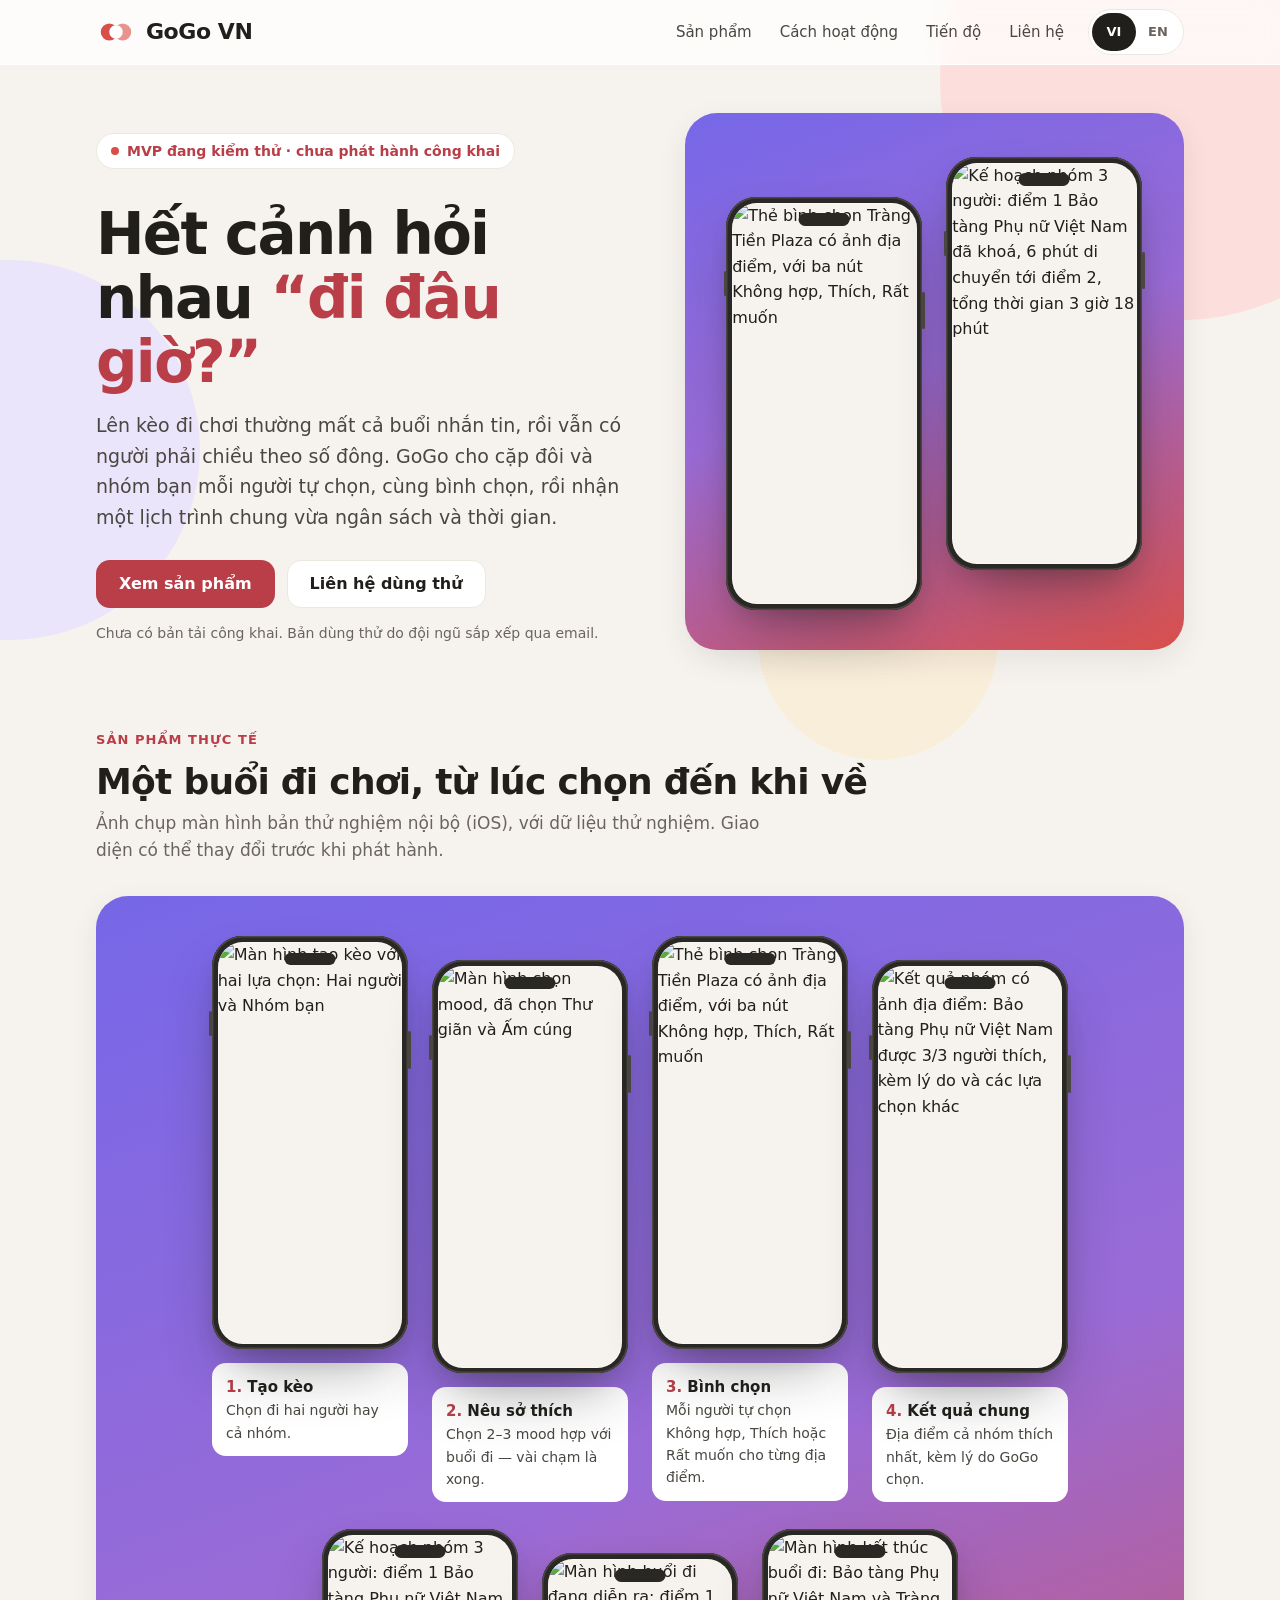
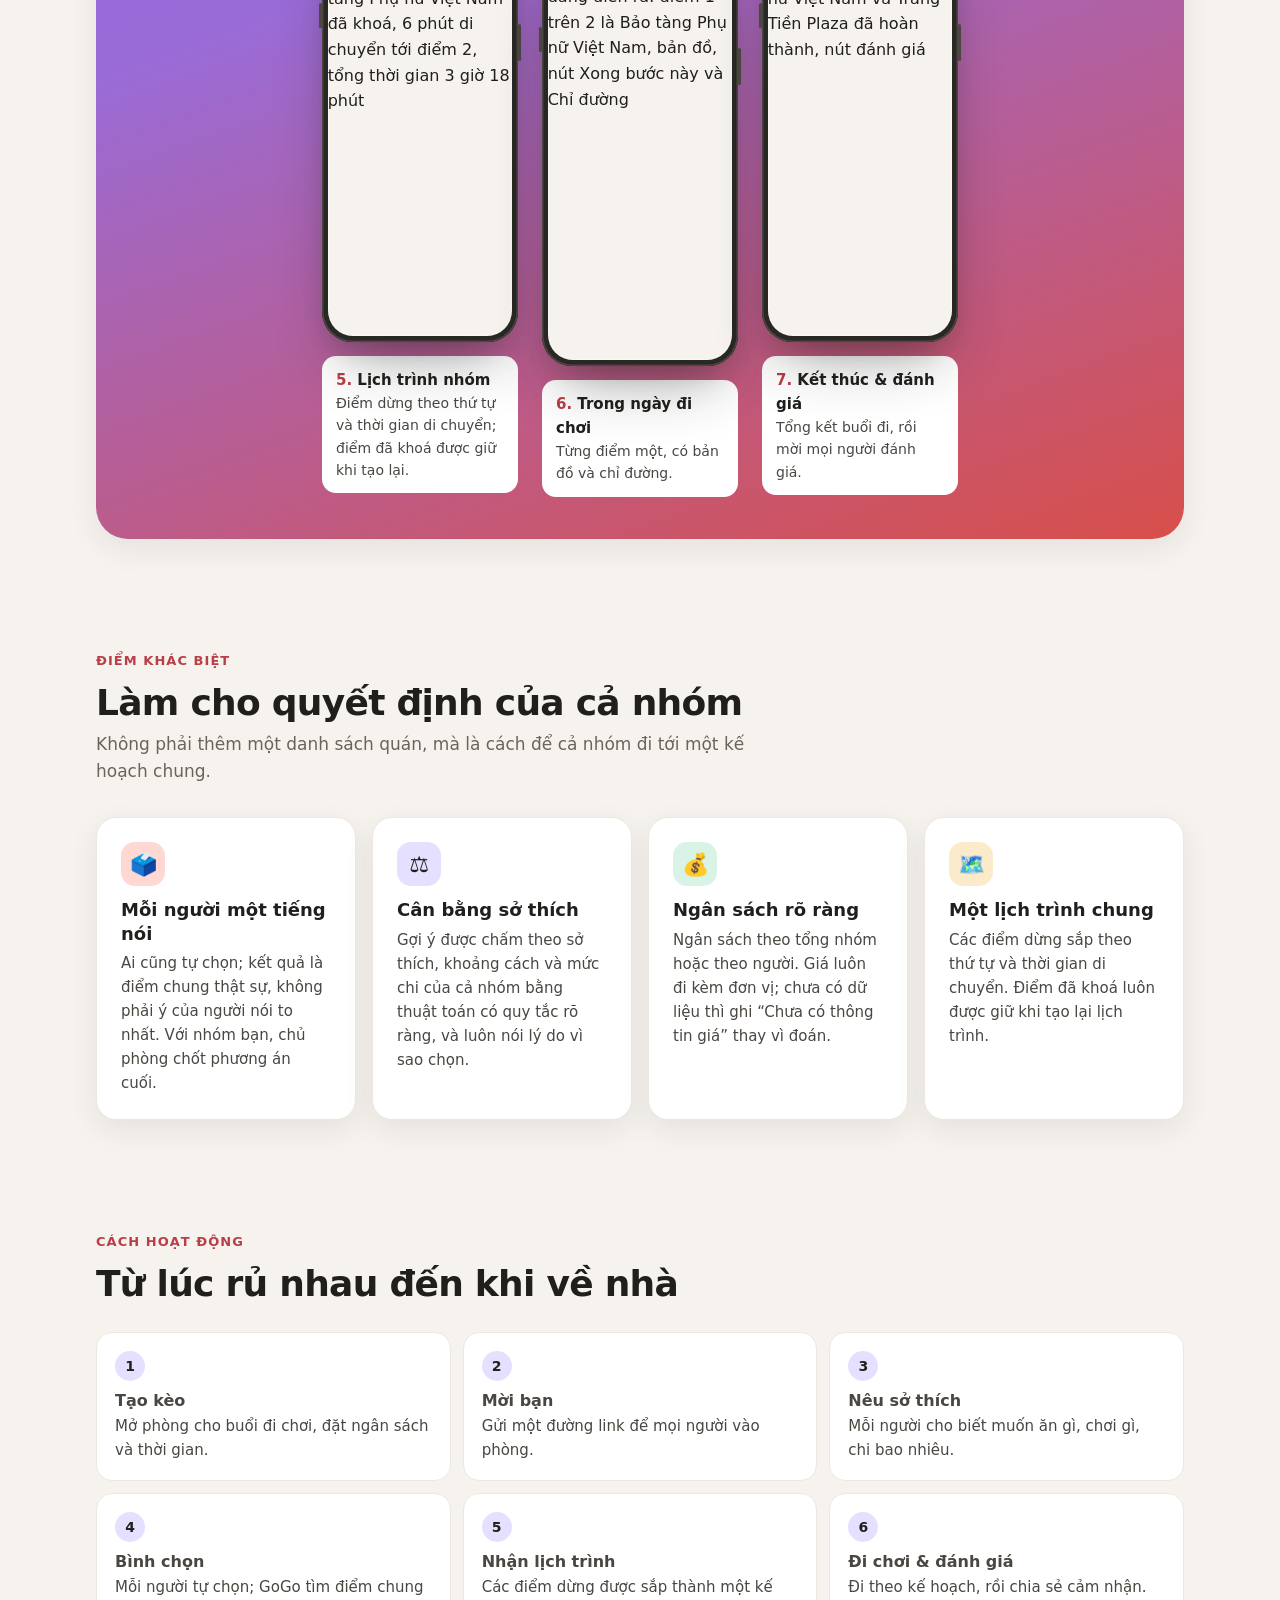
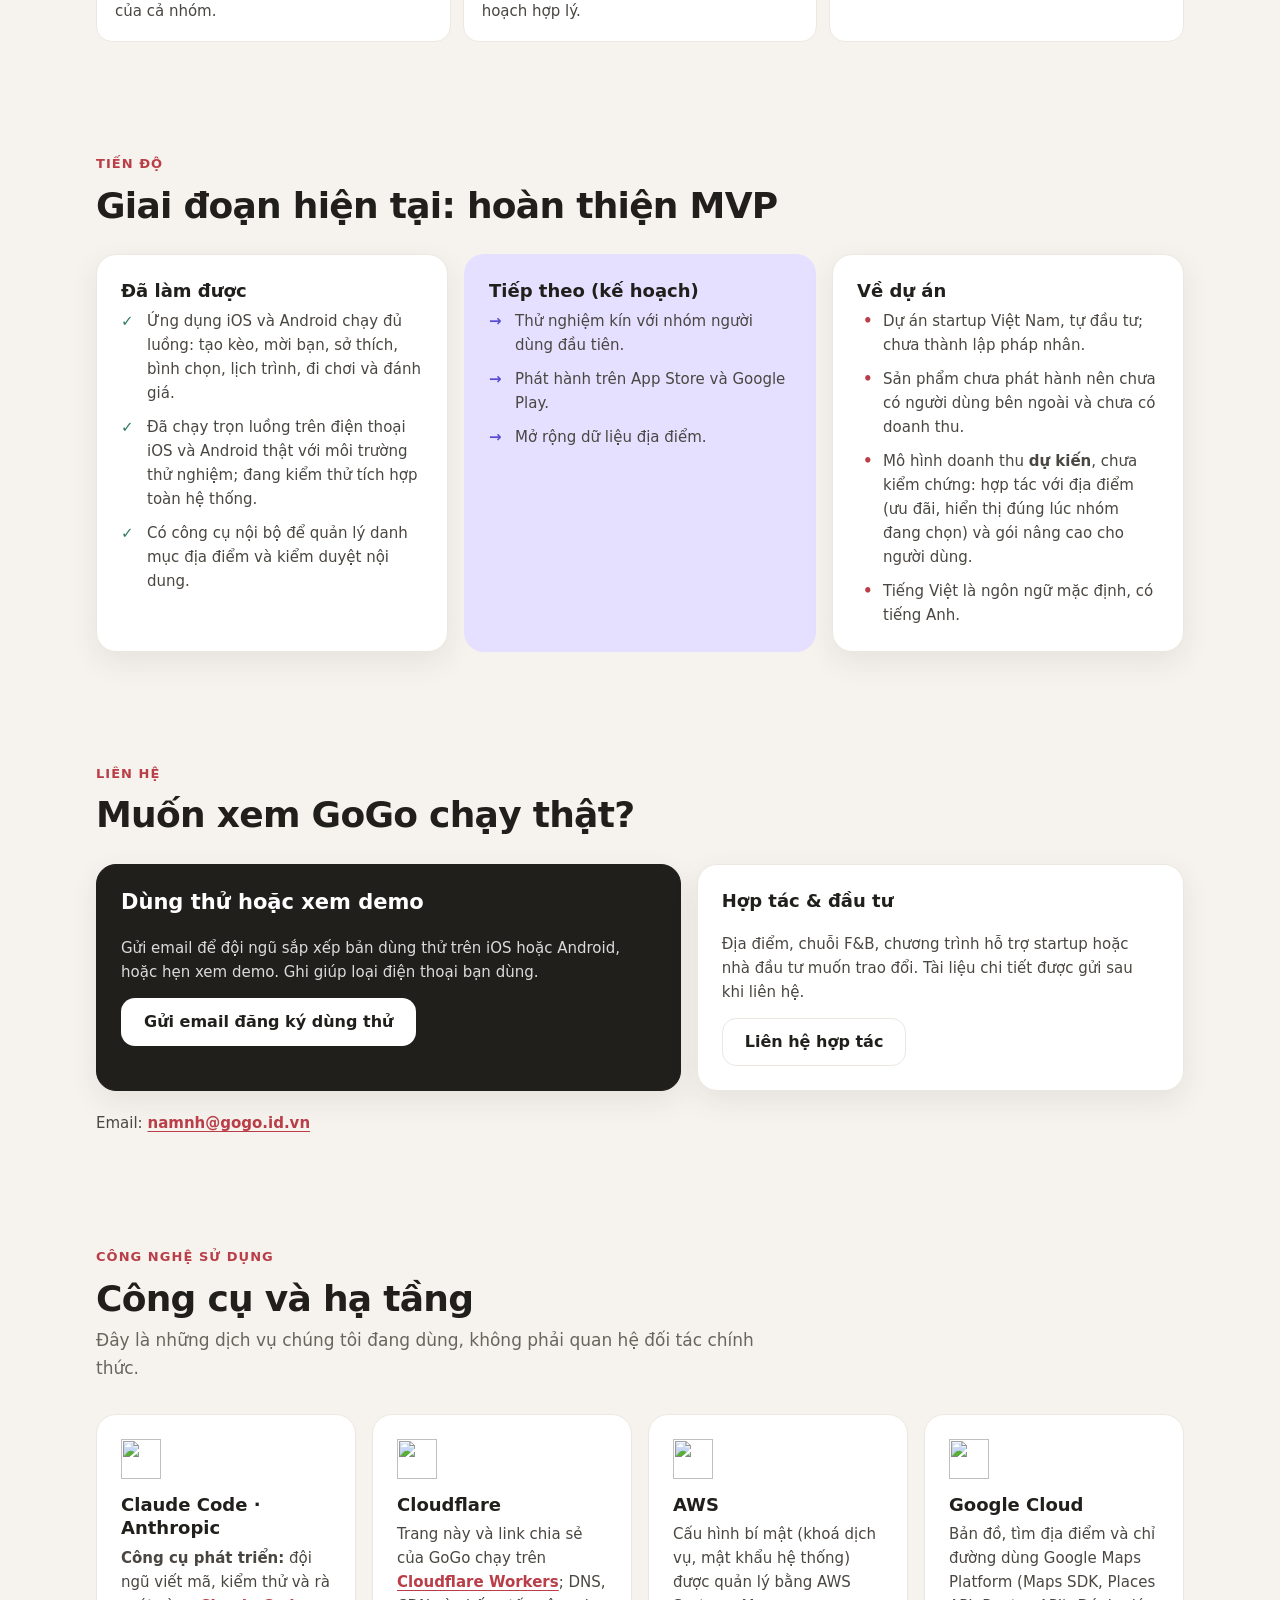
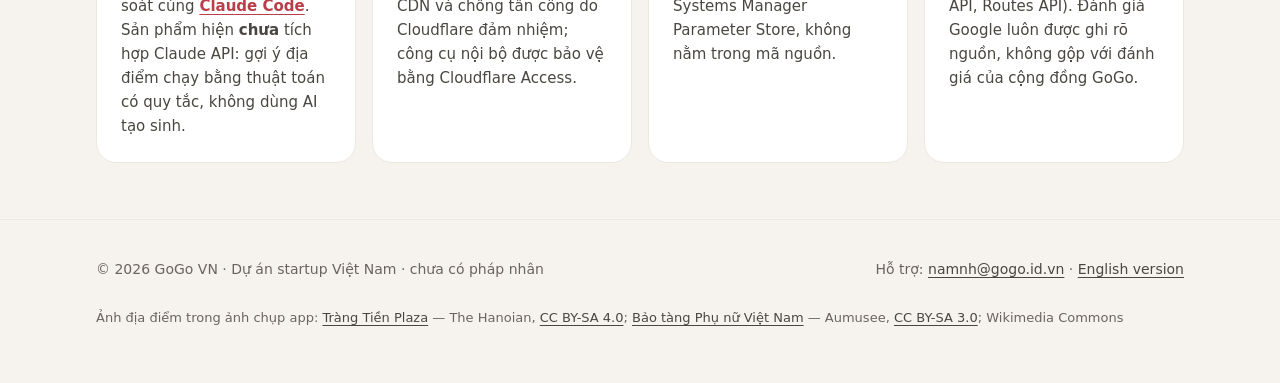
==== commit d02ab853: "Merge 8c024f0266b13258d9ed9925027febb5f3c40407 into e4035928c5279d8f6acab5095f24fe7ac3630b87" ====
--- a/site/index.html
+++ b/site/index.html
@@ -382,10 +382,10 @@
       <a class="brand" href="/" aria-label="GoGo VN — trang chủ"><svg class="mark" viewBox="0 0 42 42" fill="none" aria-hidden="true"><circle cx="14" cy="21" r="9" fill="var(--coral)"/><circle cx="28" cy="21" r="9" fill="var(--coral)" opacity="0.6"/><path d="M21 14C17 14 14 17 14 21C14 25 17 28 21 28C25 28 28 25 28 21C28 17 25 14 21 14Z" fill="#FFFFFF"/></svg>GoGo VN</a>
       <nav aria-label="Điều hướng chính">
         <ul class="links">
-          <li><a href="/#demo">Sản phẩm</a></li>
-          <li><a href="/#how">Cách hoạt động</a></li>
-          <li><a href="/#stage">Tiến độ</a></li>
-          <li><a href="/#contact">Liên hệ</a></li>
+          <li><a href="#demo">Sản phẩm</a></li>
+          <li><a href="#how">Cách hoạt động</a></li>
+          <li><a href="#stage">Tiến độ</a></li>
+          <li><a href="#contact">Liên hệ</a></li>
         </ul>
       </nav>
       <div class="lang" role="group" aria-label="Ngôn ngữ"><a href="/" hreflang="vi" lang="vi" aria-current="page">VI</a><a href="/en/" hreflang="en" lang="en">EN</a></div>
@@ -499,7 +499,7 @@
     <div class="wrap">
       <span>© 2026 GoGo VN · Dự án startup Việt Nam · chưa có pháp nhân</span>
       <span class="credits">Ảnh địa điểm trong ảnh chụp app: <a href="https://commons.wikimedia.org/wiki/File:Tr%C3%A0ng_Ti%E1%BB%81n_Plaza_-_2022-09-02_01.jpg">Tràng Tiền Plaza</a> — The Hanoian, <a href="https://creativecommons.org/licenses/by-sa/4.0/">CC BY-SA 4.0</a>; <a href="https://commons.wikimedia.org/wiki/File:Vietnamese_Women%27s_Museum_Building.JPG">Bảo tàng Phụ nữ Việt Nam</a> — Aumusee, <a href="https://creativecommons.org/licenses/by-sa/3.0/">CC BY-SA 3.0</a>; Wikimedia Commons</span>
-      <span>Hỗ trợ: <a href="mailto:namnh@gogo.id.vn">namnh@gogo.id.vn</a> · <a href="/quyen-rieng-tu/">Quyền riêng tư</a> · <a href="/xoa-du-lieu/">Xoá dữ liệu</a> · <a href="/en/" hreflang="en" lang="en">English version</a></span>
+      <span>Hỗ trợ: <a href="mailto:namnh@gogo.id.vn">namnh@gogo.id.vn</a> · <a href="/en/" hreflang="en" lang="en">English version</a></span>
     </div>
   </footer>
   <script>if (/[?&]lang=en(&|$)/.test(location.search)) location.replace('/en/' + location.hash);</script>
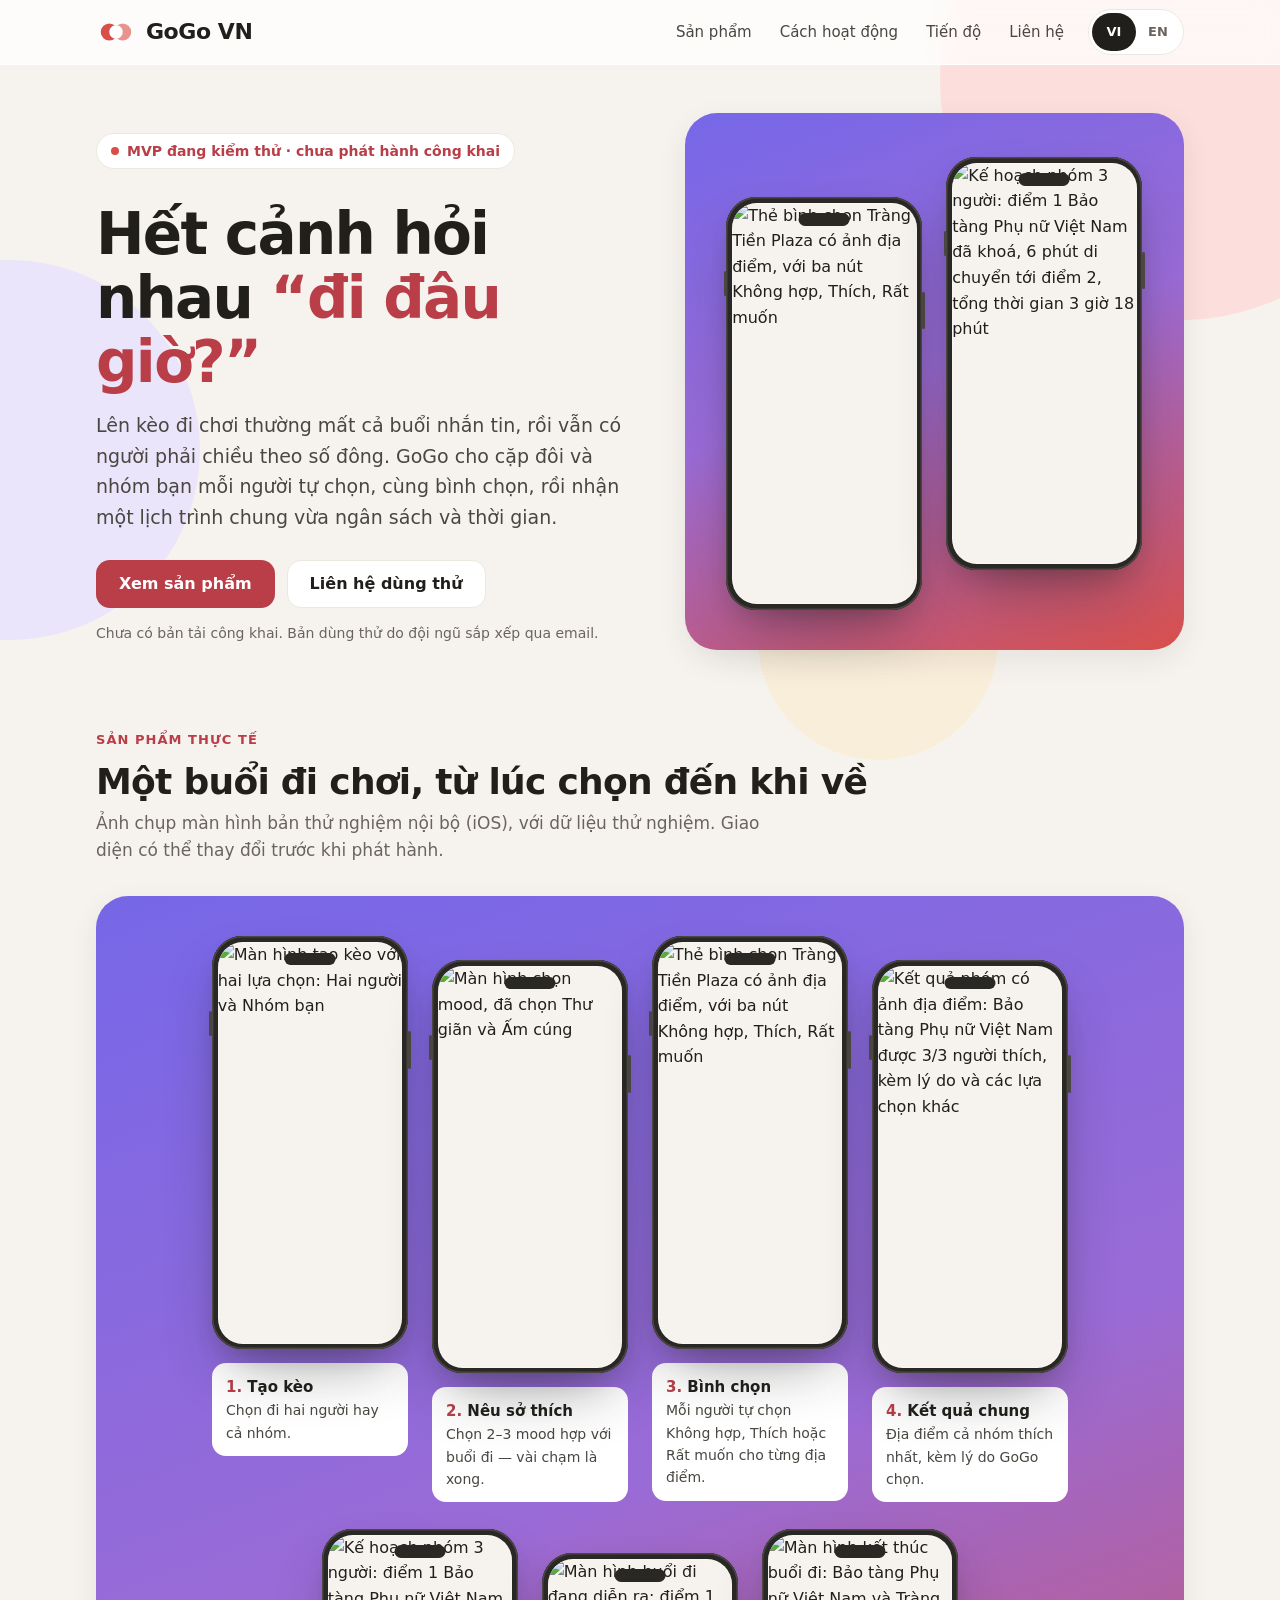
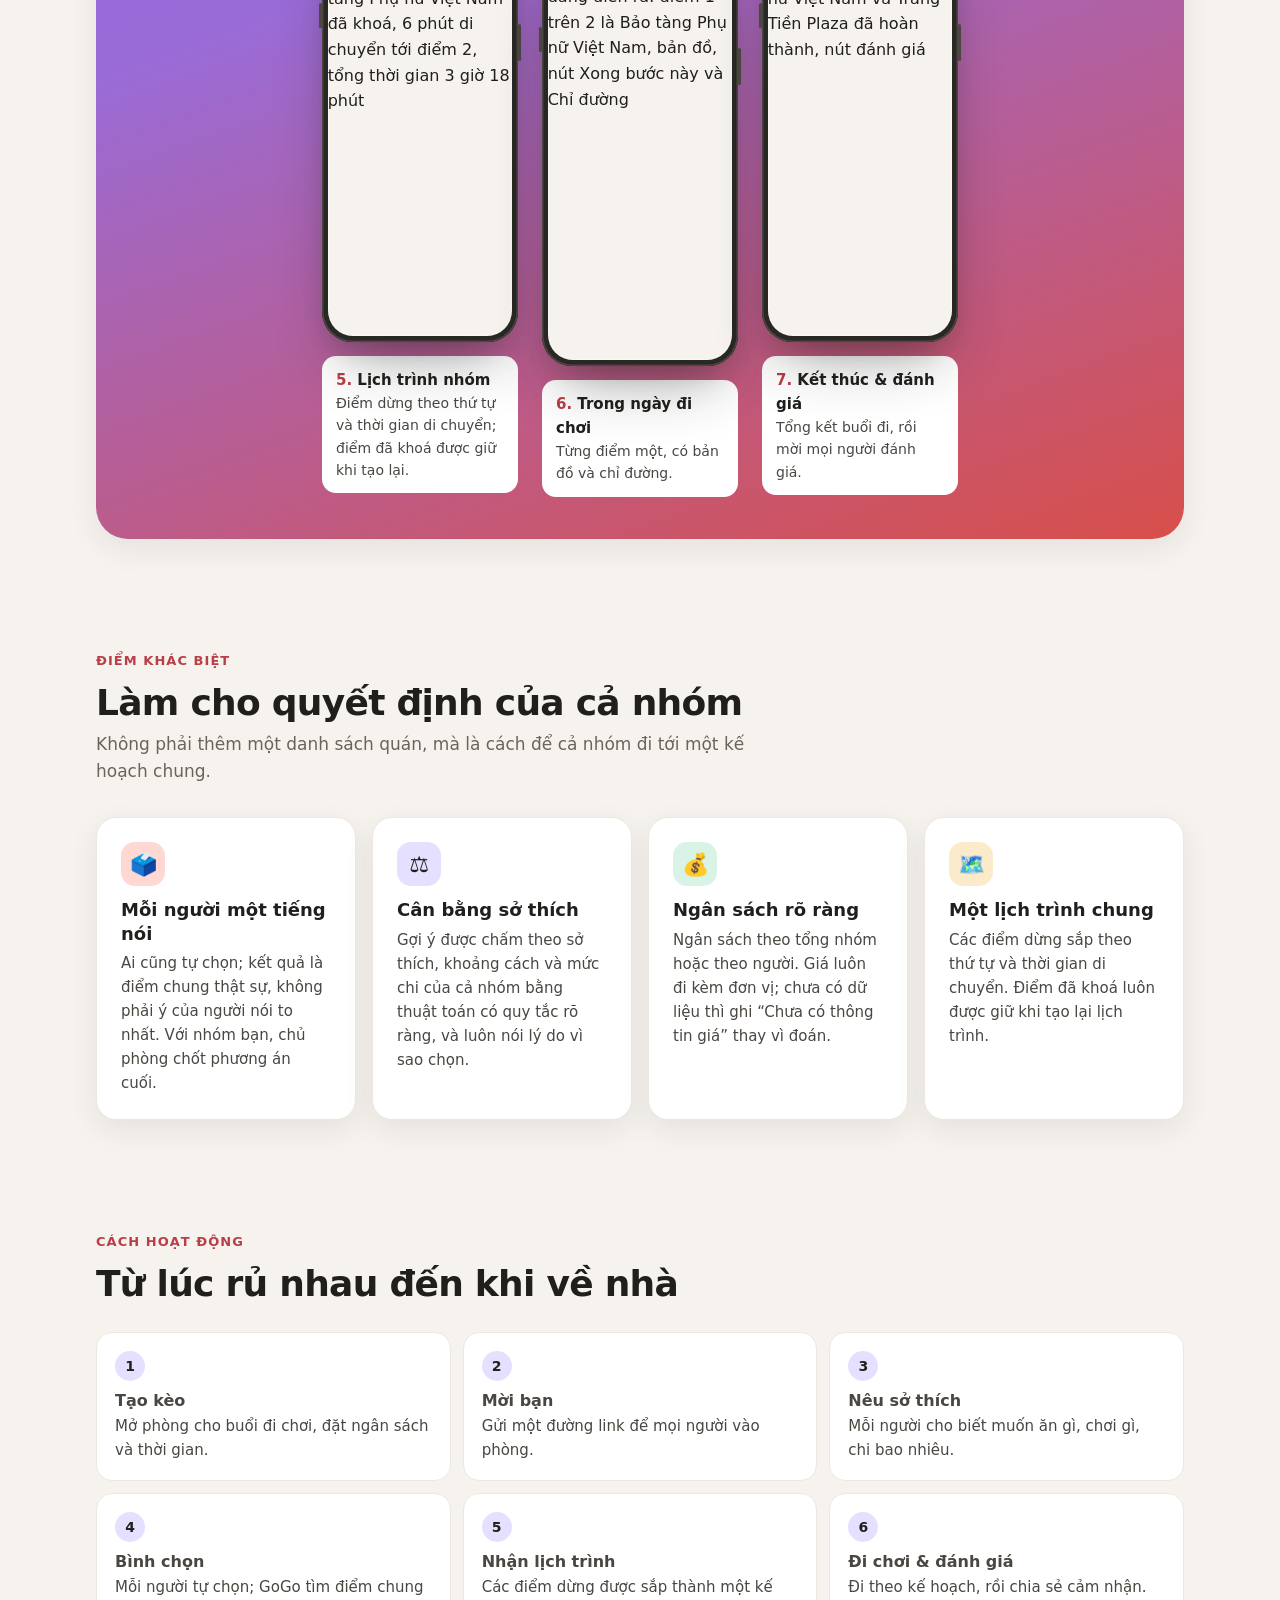
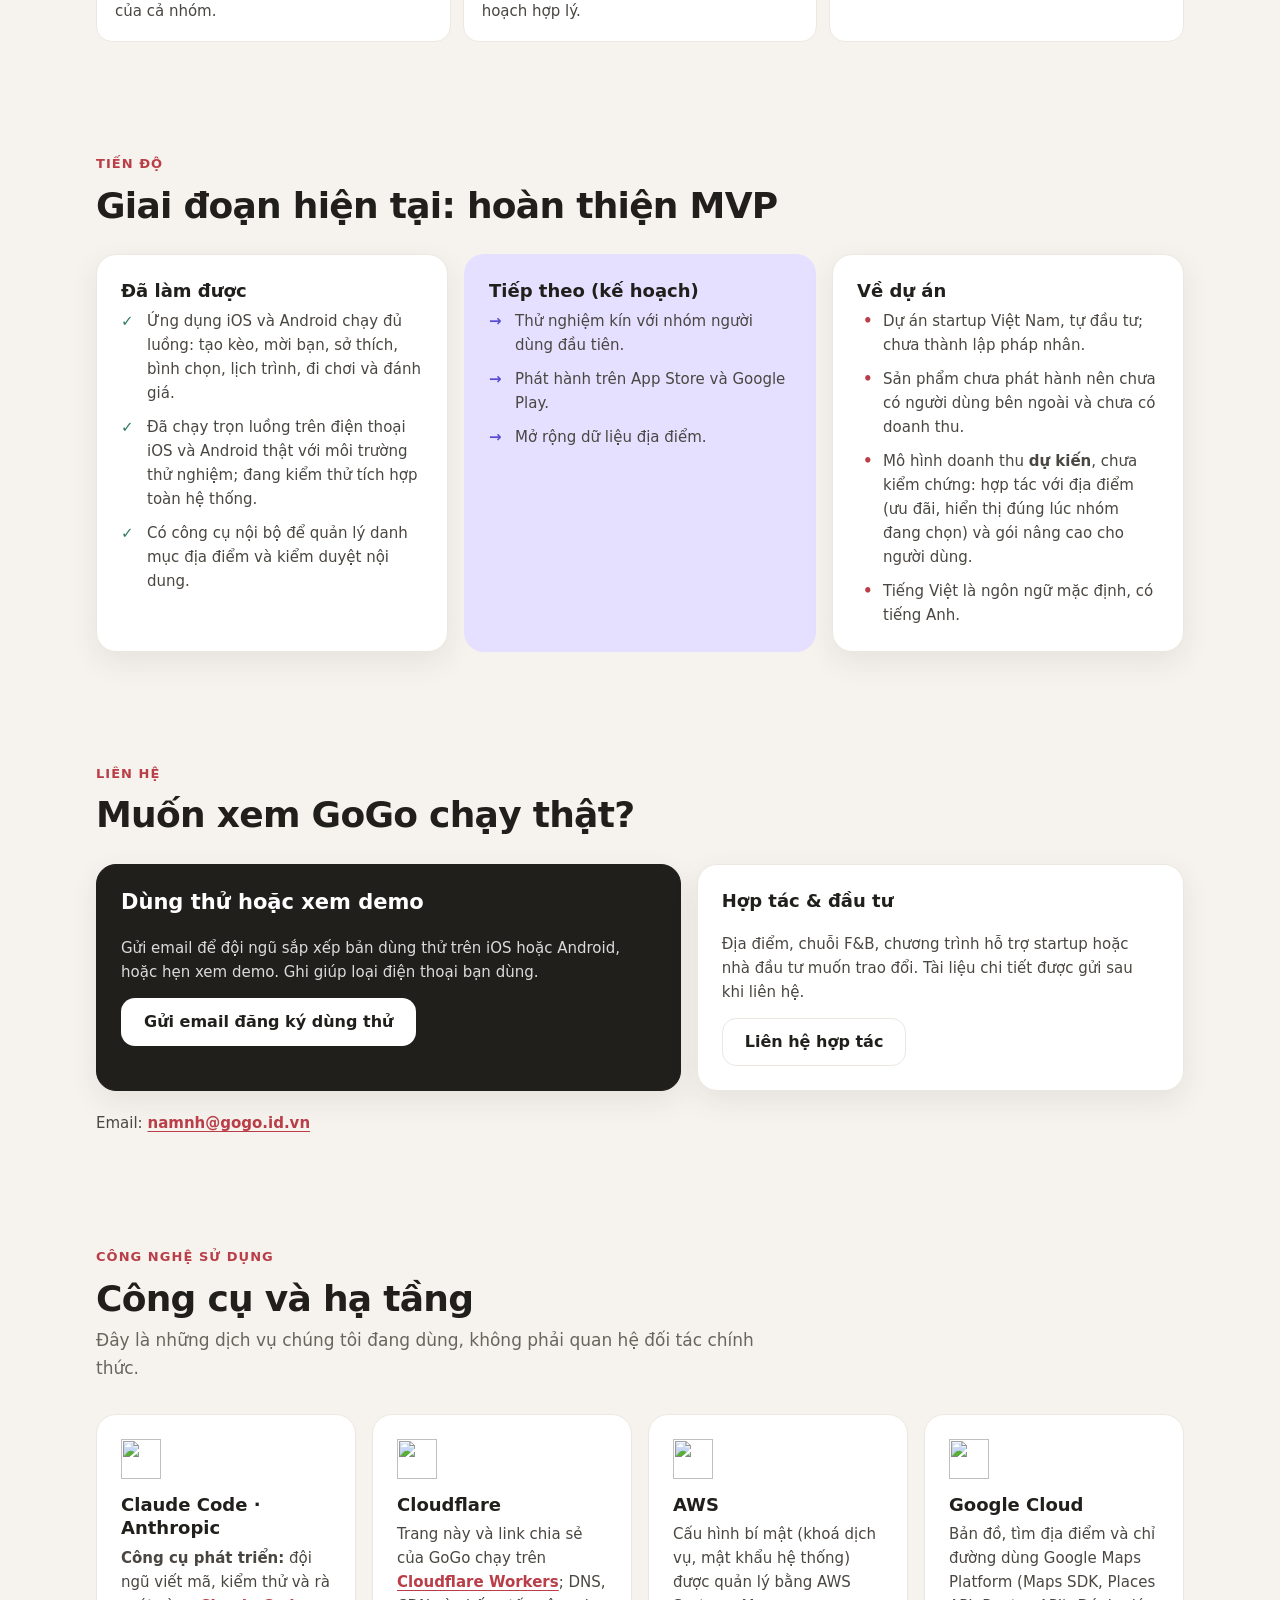
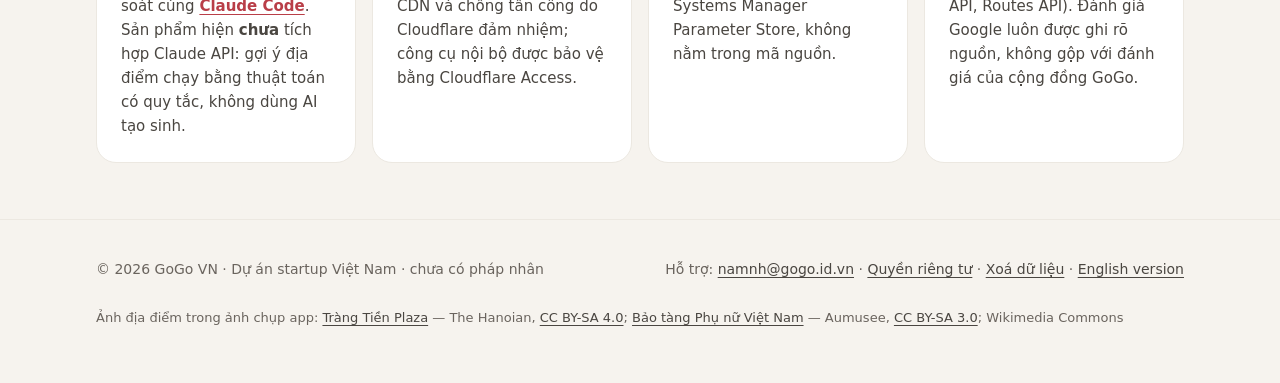
==== commit 99f43a0a: "Merge 617f49c599930843b05e6af655d5ea2075cbcce8 into 8c024f0266b13258d9ed9925027febb5f3c40407" ====
--- a/site/index.html
+++ b/site/index.html
@@ -382,10 +382,10 @@
       <a class="brand" href="/" aria-label="GoGo VN — trang chủ"><svg class="mark" viewBox="0 0 42 42" fill="none" aria-hidden="true"><circle cx="14" cy="21" r="9" fill="var(--coral)"/><circle cx="28" cy="21" r="9" fill="var(--coral)" opacity="0.6"/><path d="M21 14C17 14 14 17 14 21C14 25 17 28 21 28C25 28 28 25 28 21C28 17 25 14 21 14Z" fill="#FFFFFF"/></svg>GoGo VN</a>
       <nav aria-label="Điều hướng chính">
         <ul class="links">
-          <li><a href="#demo">Sản phẩm</a></li>
-          <li><a href="#how">Cách hoạt động</a></li>
-          <li><a href="#stage">Tiến độ</a></li>
-          <li><a href="#contact">Liên hệ</a></li>
+          <li><a href="/#demo">Sản phẩm</a></li>
+          <li><a href="/#how">Cách hoạt động</a></li>
+          <li><a href="/#stage">Tiến độ</a></li>
+          <li><a href="/#contact">Liên hệ</a></li>
         </ul>
       </nav>
       <div class="lang" role="group" aria-label="Ngôn ngữ"><a href="/" hreflang="vi" lang="vi" aria-current="page">VI</a><a href="/en/" hreflang="en" lang="en">EN</a></div>
@@ -499,7 +499,7 @@
     <div class="wrap">
       <span>© 2026 GoGo VN · Dự án startup Việt Nam · chưa có pháp nhân</span>
       <span class="credits">Ảnh địa điểm trong ảnh chụp app: <a href="https://commons.wikimedia.org/wiki/File:Tr%C3%A0ng_Ti%E1%BB%81n_Plaza_-_2022-09-02_01.jpg">Tràng Tiền Plaza</a> — The Hanoian, <a href="https://creativecommons.org/licenses/by-sa/4.0/">CC BY-SA 4.0</a>; <a href="https://commons.wikimedia.org/wiki/File:Vietnamese_Women%27s_Museum_Building.JPG">Bảo tàng Phụ nữ Việt Nam</a> — Aumusee, <a href="https://creativecommons.org/licenses/by-sa/3.0/">CC BY-SA 3.0</a>; Wikimedia Commons</span>
-      <span>Hỗ trợ: <a href="mailto:namnh@gogo.id.vn">namnh@gogo.id.vn</a> · <a href="/en/" hreflang="en" lang="en">English version</a></span>
+      <span>Hỗ trợ: <a href="mailto:namnh@gogo.id.vn">namnh@gogo.id.vn</a> · <a href="/quyen-rieng-tu/">Quyền riêng tư</a> · <a href="/xoa-du-lieu/">Xoá dữ liệu</a> · <a href="/en/" hreflang="en" lang="en">English version</a></span>
     </div>
   </footer>
   <script>if (/[?&]lang=en(&|$)/.test(location.search)) location.replace('/en/' + location.hash);</script>
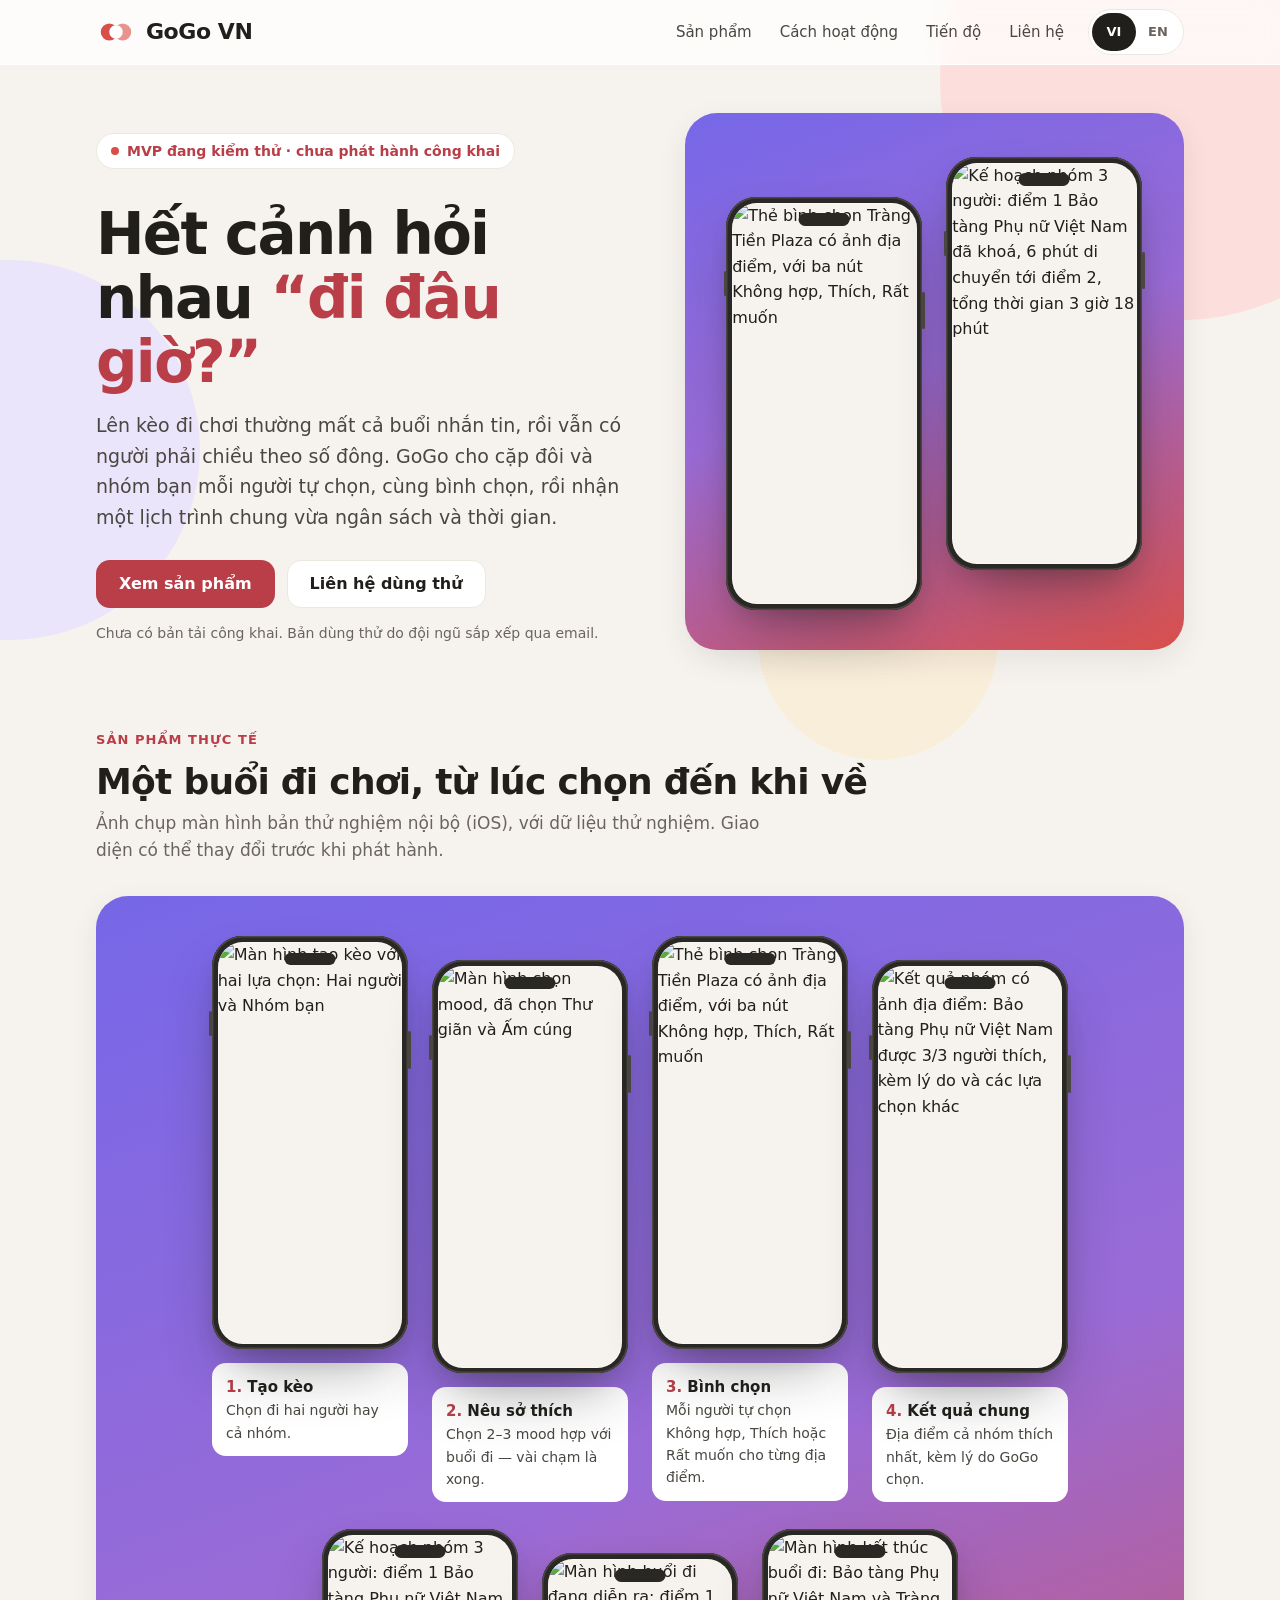
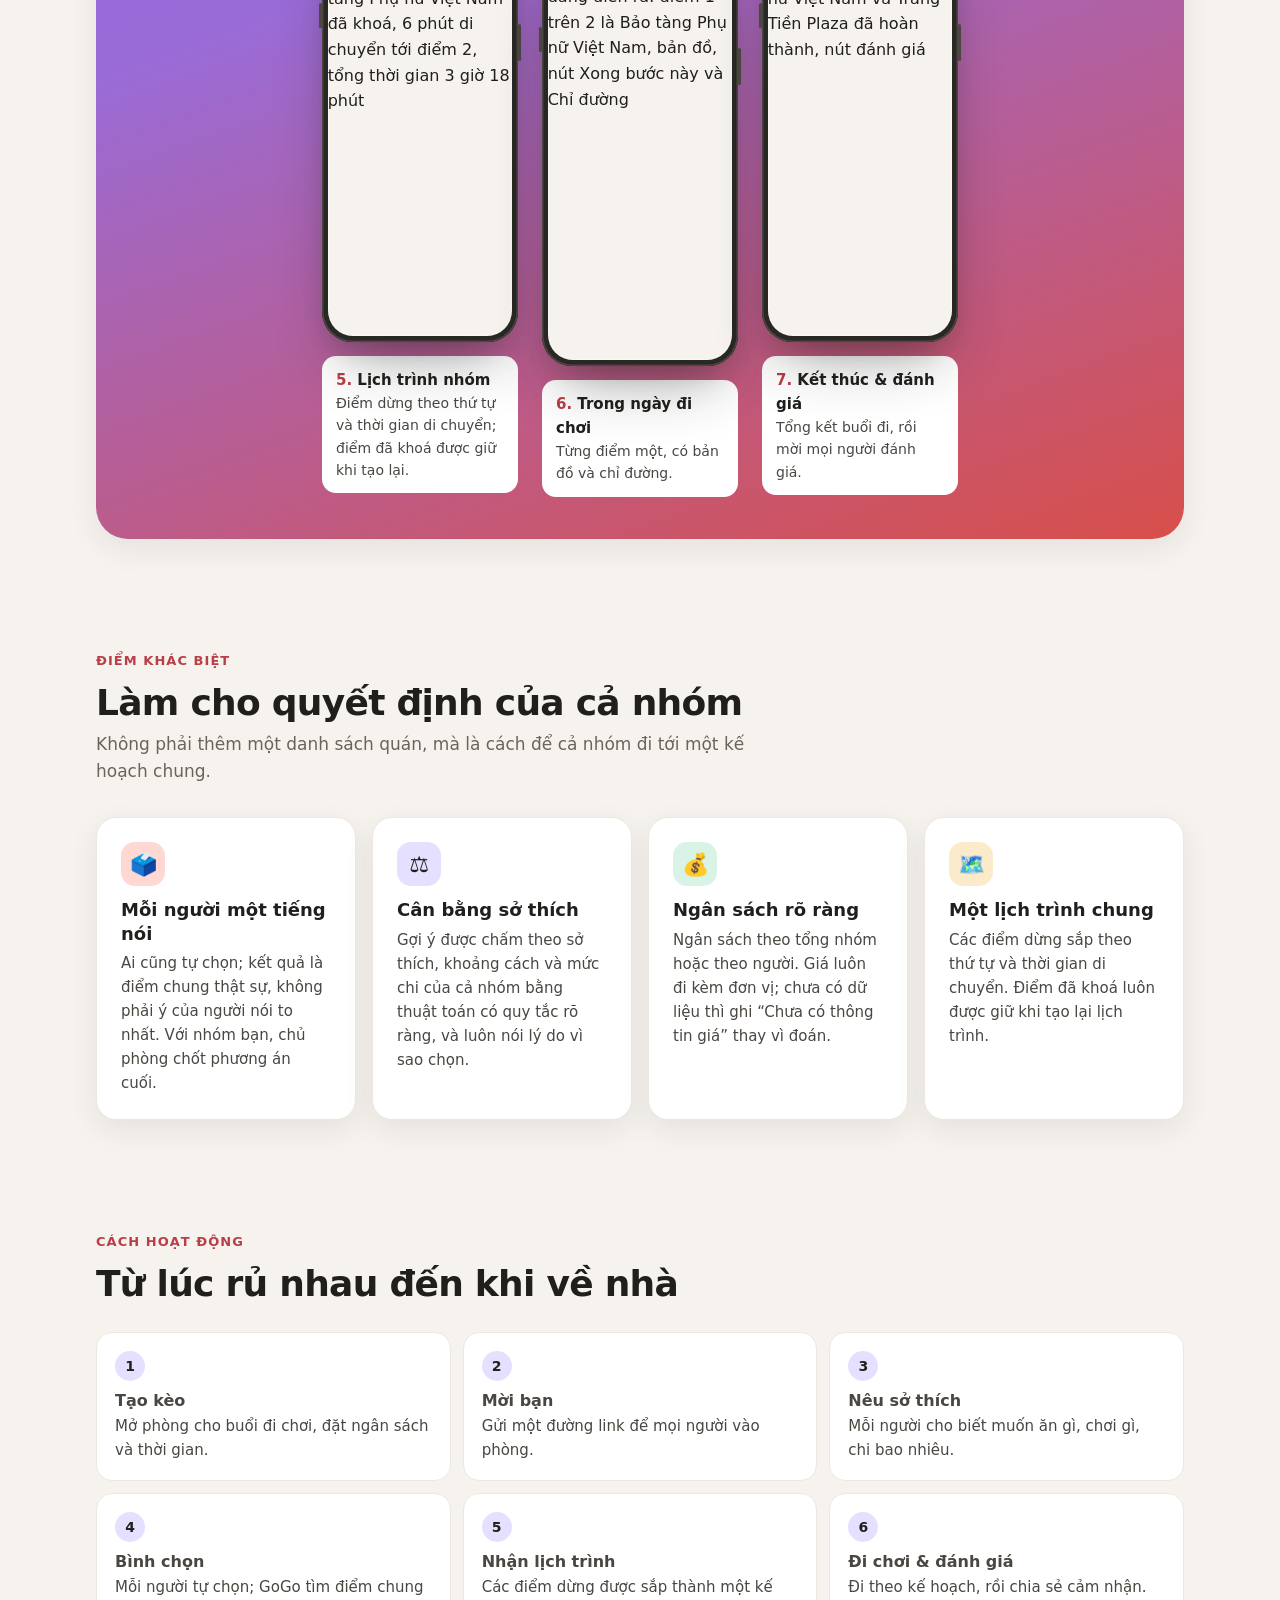
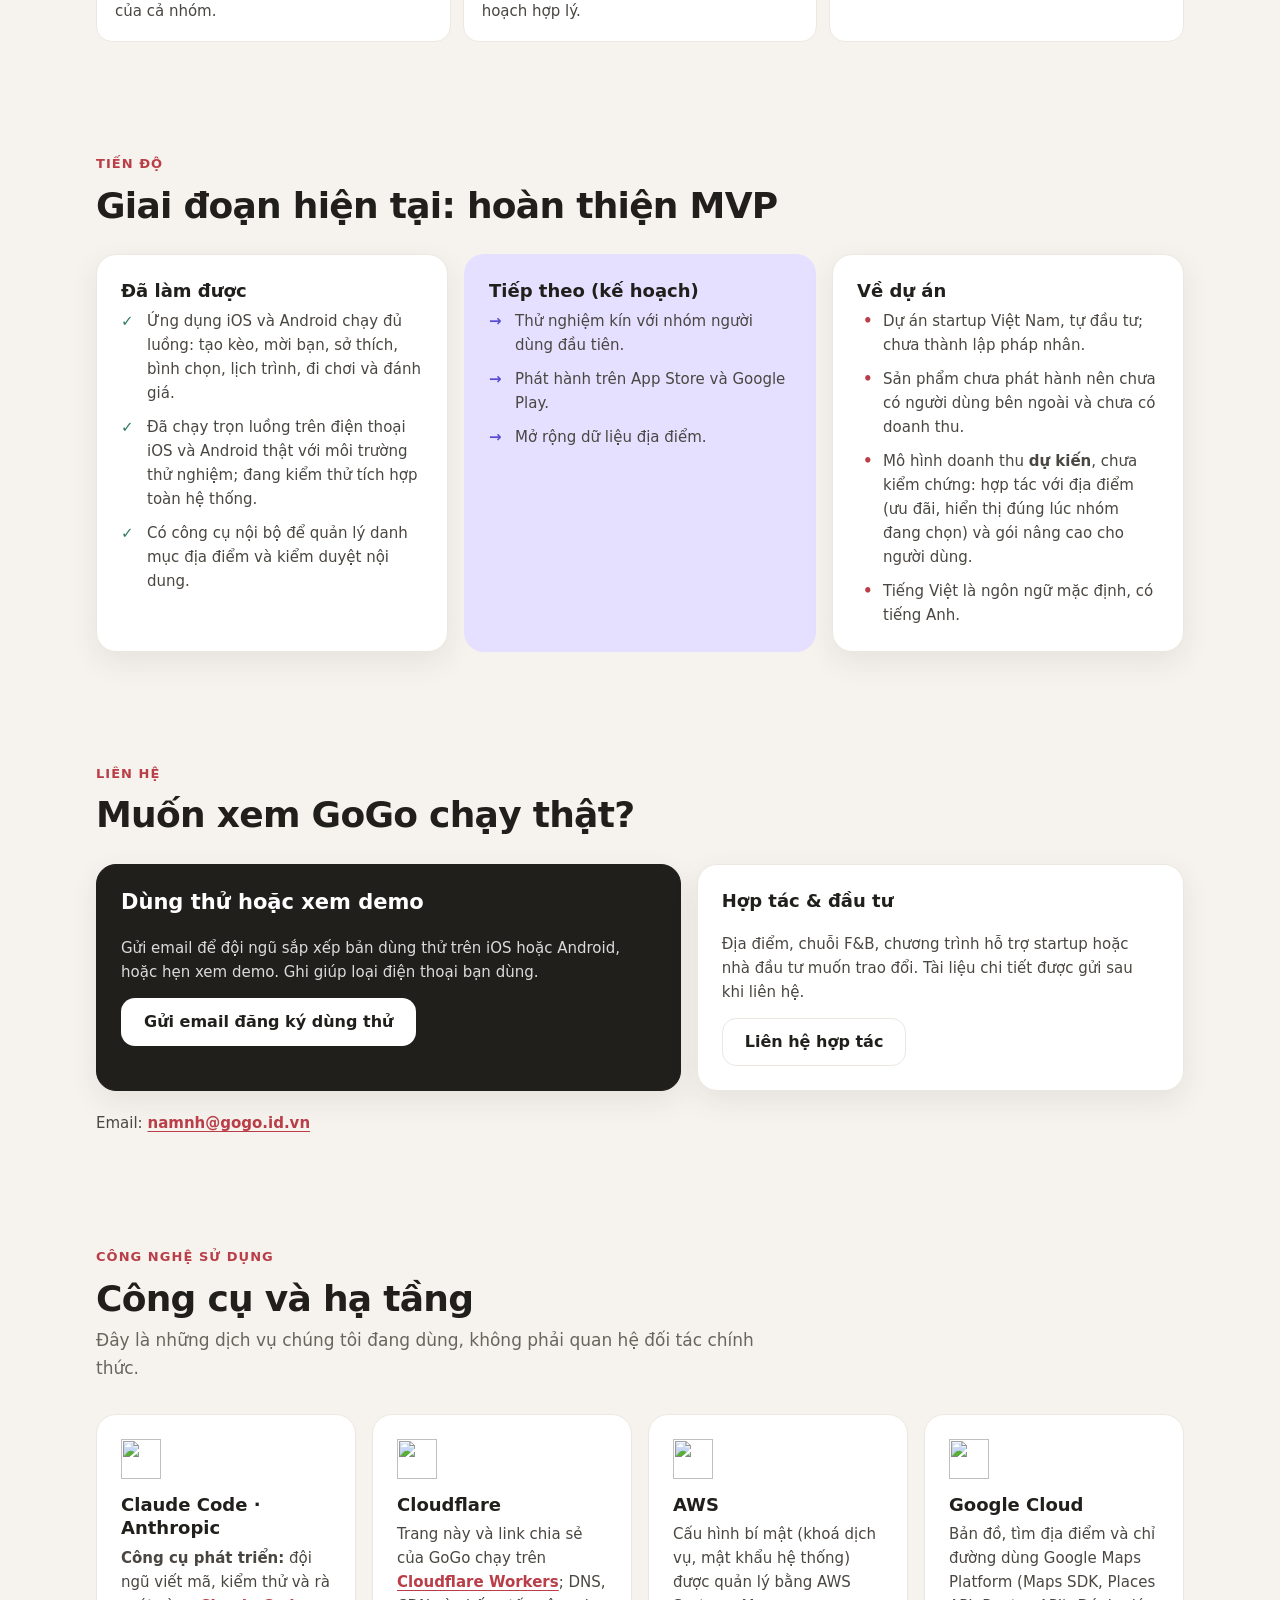
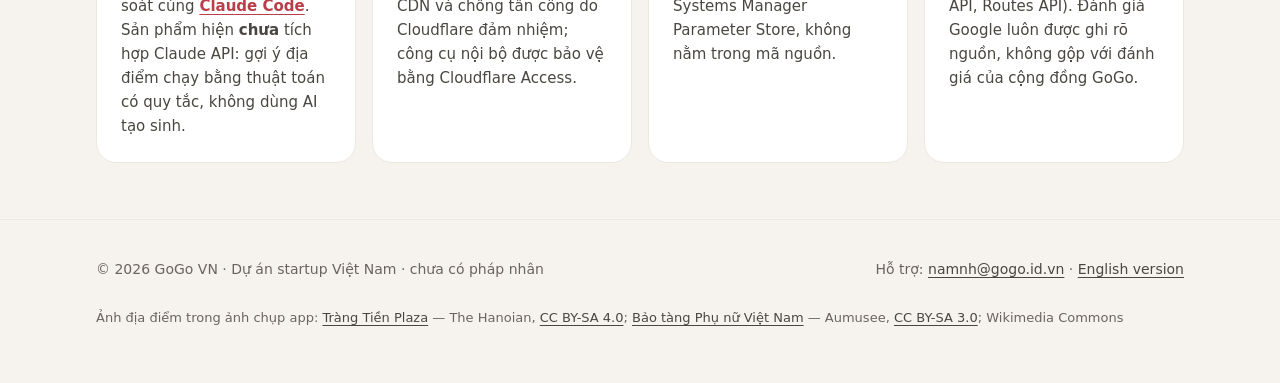
==== commit e3ed62a4: "Merge 09a57ea14e91bb8b5757b1eb8f1971374cf2ea81 into e4035928c5279d8f6acab5095f24fe7ac3630b87" ====
--- a/site/index.html
+++ b/site/index.html
@@ -382,10 +382,10 @@
       <a class="brand" href="/" aria-label="GoGo VN — trang chủ"><svg class="mark" viewBox="0 0 42 42" fill="none" aria-hidden="true"><circle cx="14" cy="21" r="9" fill="var(--coral)"/><circle cx="28" cy="21" r="9" fill="var(--coral)" opacity="0.6"/><path d="M21 14C17 14 14 17 14 21C14 25 17 28 21 28C25 28 28 25 28 21C28 17 25 14 21 14Z" fill="#FFFFFF"/></svg>GoGo VN</a>
       <nav aria-label="Điều hướng chính">
         <ul class="links">
-          <li><a href="/#demo">Sản phẩm</a></li>
-          <li><a href="/#how">Cách hoạt động</a></li>
-          <li><a href="/#stage">Tiến độ</a></li>
-          <li><a href="/#contact">Liên hệ</a></li>
+          <li><a href="#demo">Sản phẩm</a></li>
+          <li><a href="#how">Cách hoạt động</a></li>
+          <li><a href="#stage">Tiến độ</a></li>
+          <li><a href="#contact">Liên hệ</a></li>
         </ul>
       </nav>
       <div class="lang" role="group" aria-label="Ngôn ngữ"><a href="/" hreflang="vi" lang="vi" aria-current="page">VI</a><a href="/en/" hreflang="en" lang="en">EN</a></div>
@@ -499,7 +499,7 @@
     <div class="wrap">
       <span>© 2026 GoGo VN · Dự án startup Việt Nam · chưa có pháp nhân</span>
       <span class="credits">Ảnh địa điểm trong ảnh chụp app: <a href="https://commons.wikimedia.org/wiki/File:Tr%C3%A0ng_Ti%E1%BB%81n_Plaza_-_2022-09-02_01.jpg">Tràng Tiền Plaza</a> — The Hanoian, <a href="https://creativecommons.org/licenses/by-sa/4.0/">CC BY-SA 4.0</a>; <a href="https://commons.wikimedia.org/wiki/File:Vietnamese_Women%27s_Museum_Building.JPG">Bảo tàng Phụ nữ Việt Nam</a> — Aumusee, <a href="https://creativecommons.org/licenses/by-sa/3.0/">CC BY-SA 3.0</a>; Wikimedia Commons</span>
-      <span>Hỗ trợ: <a href="mailto:namnh@gogo.id.vn">namnh@gogo.id.vn</a> · <a href="/quyen-rieng-tu/">Quyền riêng tư</a> · <a href="/xoa-du-lieu/">Xoá dữ liệu</a> · <a href="/en/" hreflang="en" lang="en">English version</a></span>
+      <span>Hỗ trợ: <a href="mailto:namnh@gogo.id.vn">namnh@gogo.id.vn</a> · <a href="/en/" hreflang="en" lang="en">English version</a></span>
     </div>
   </footer>
   <script>if (/[?&]lang=en(&|$)/.test(location.search)) location.replace('/en/' + location.hash);</script>
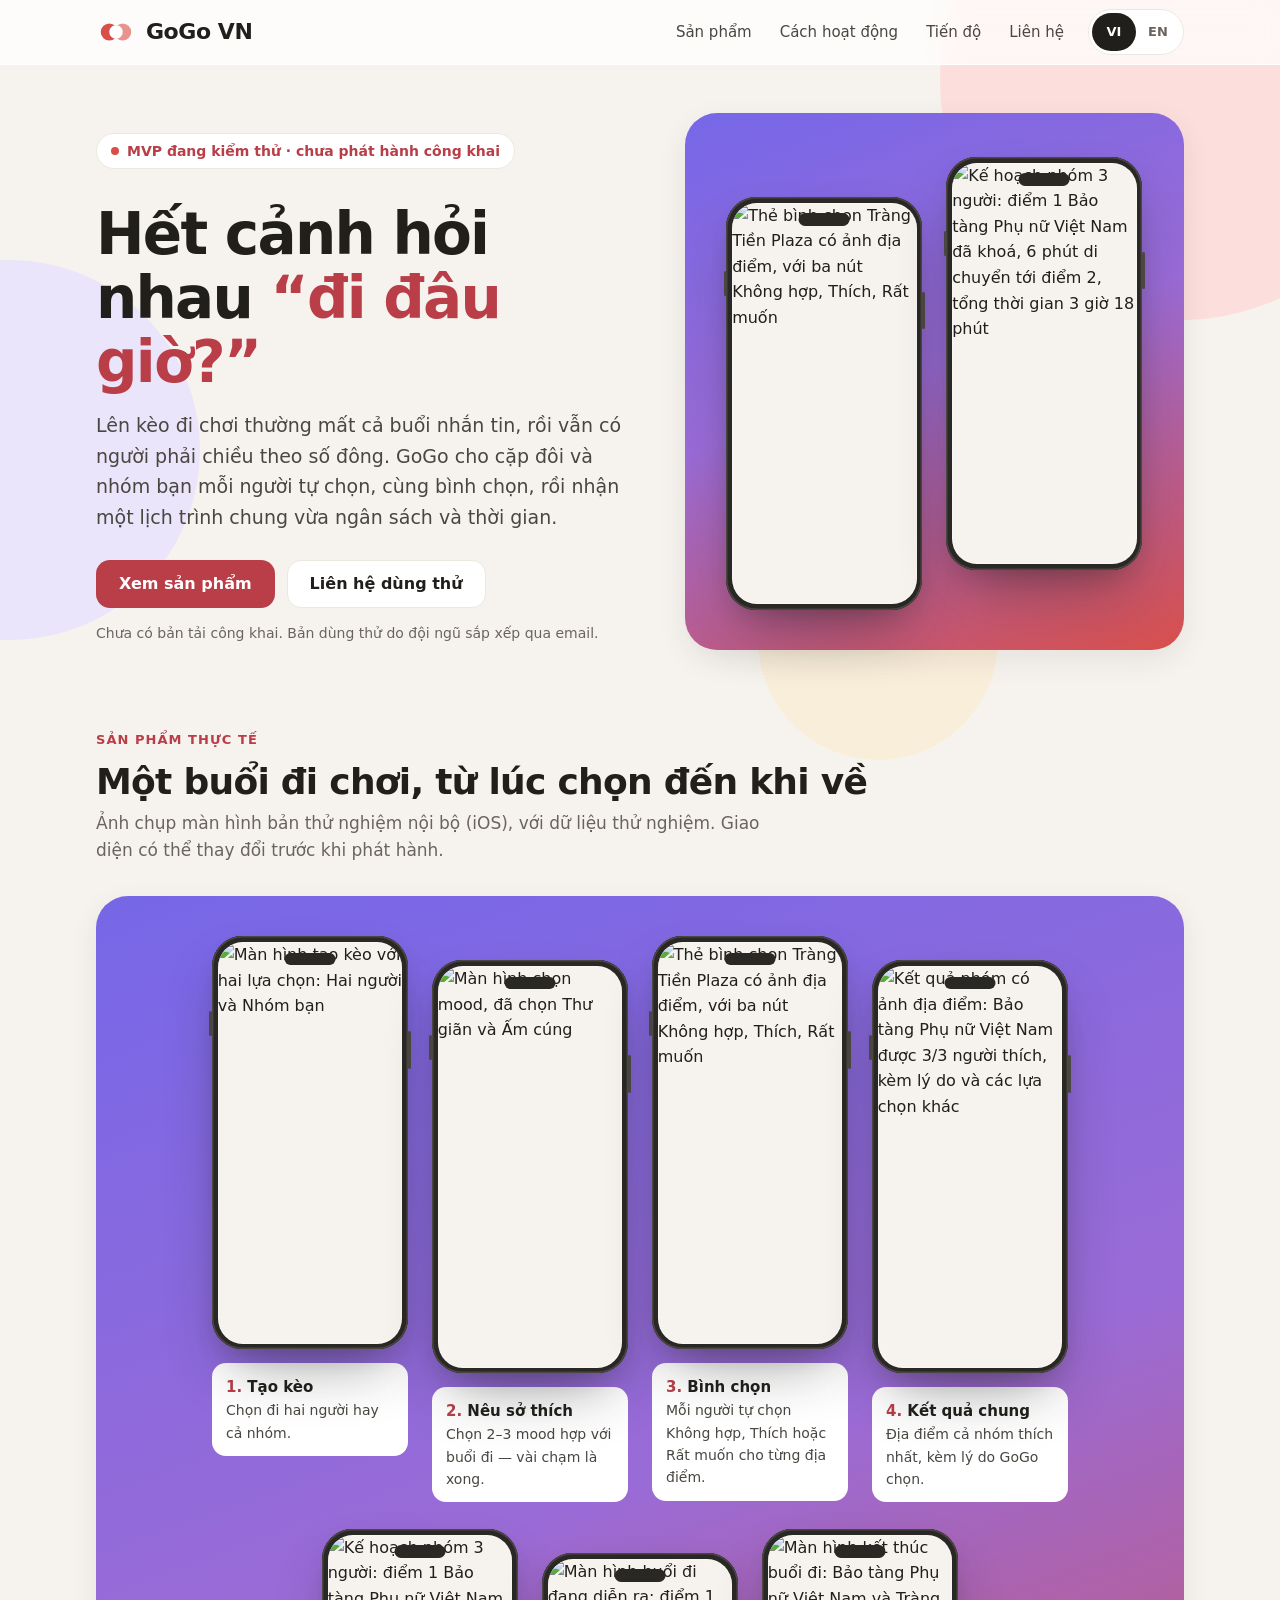
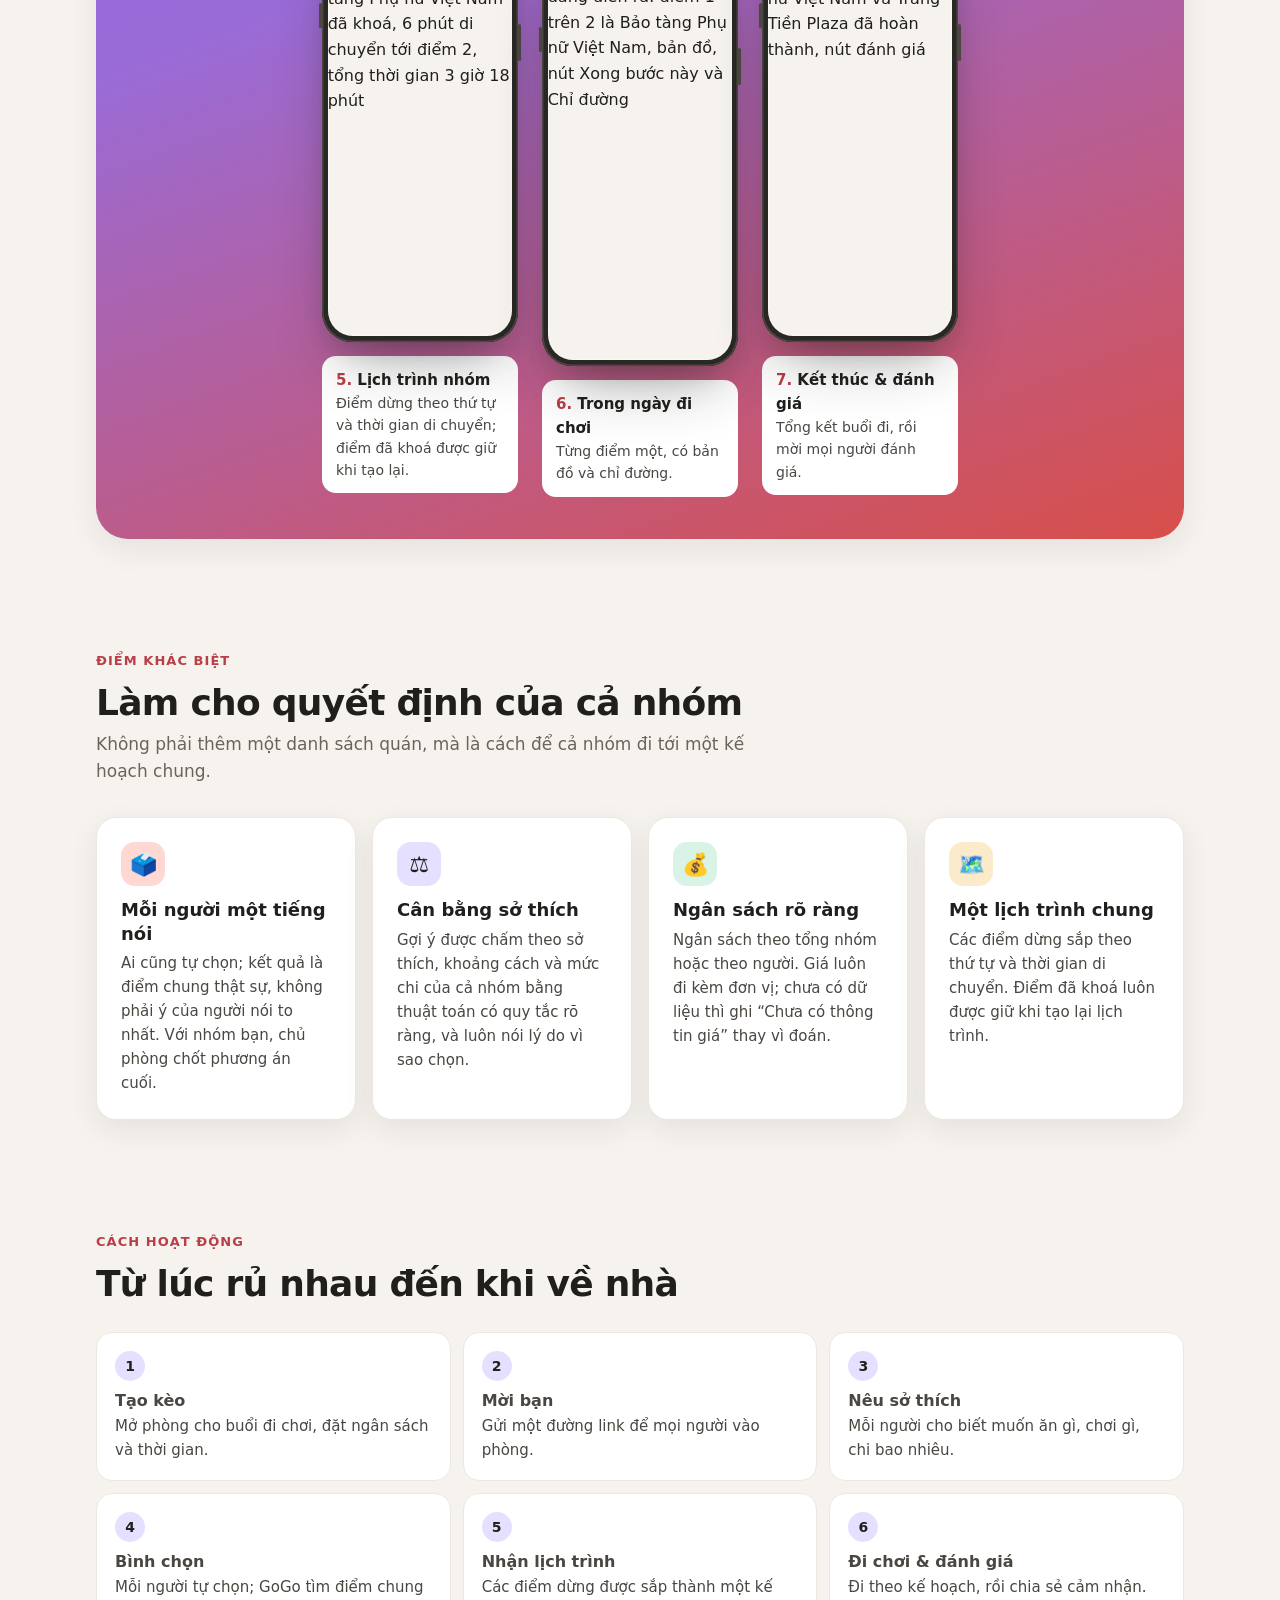
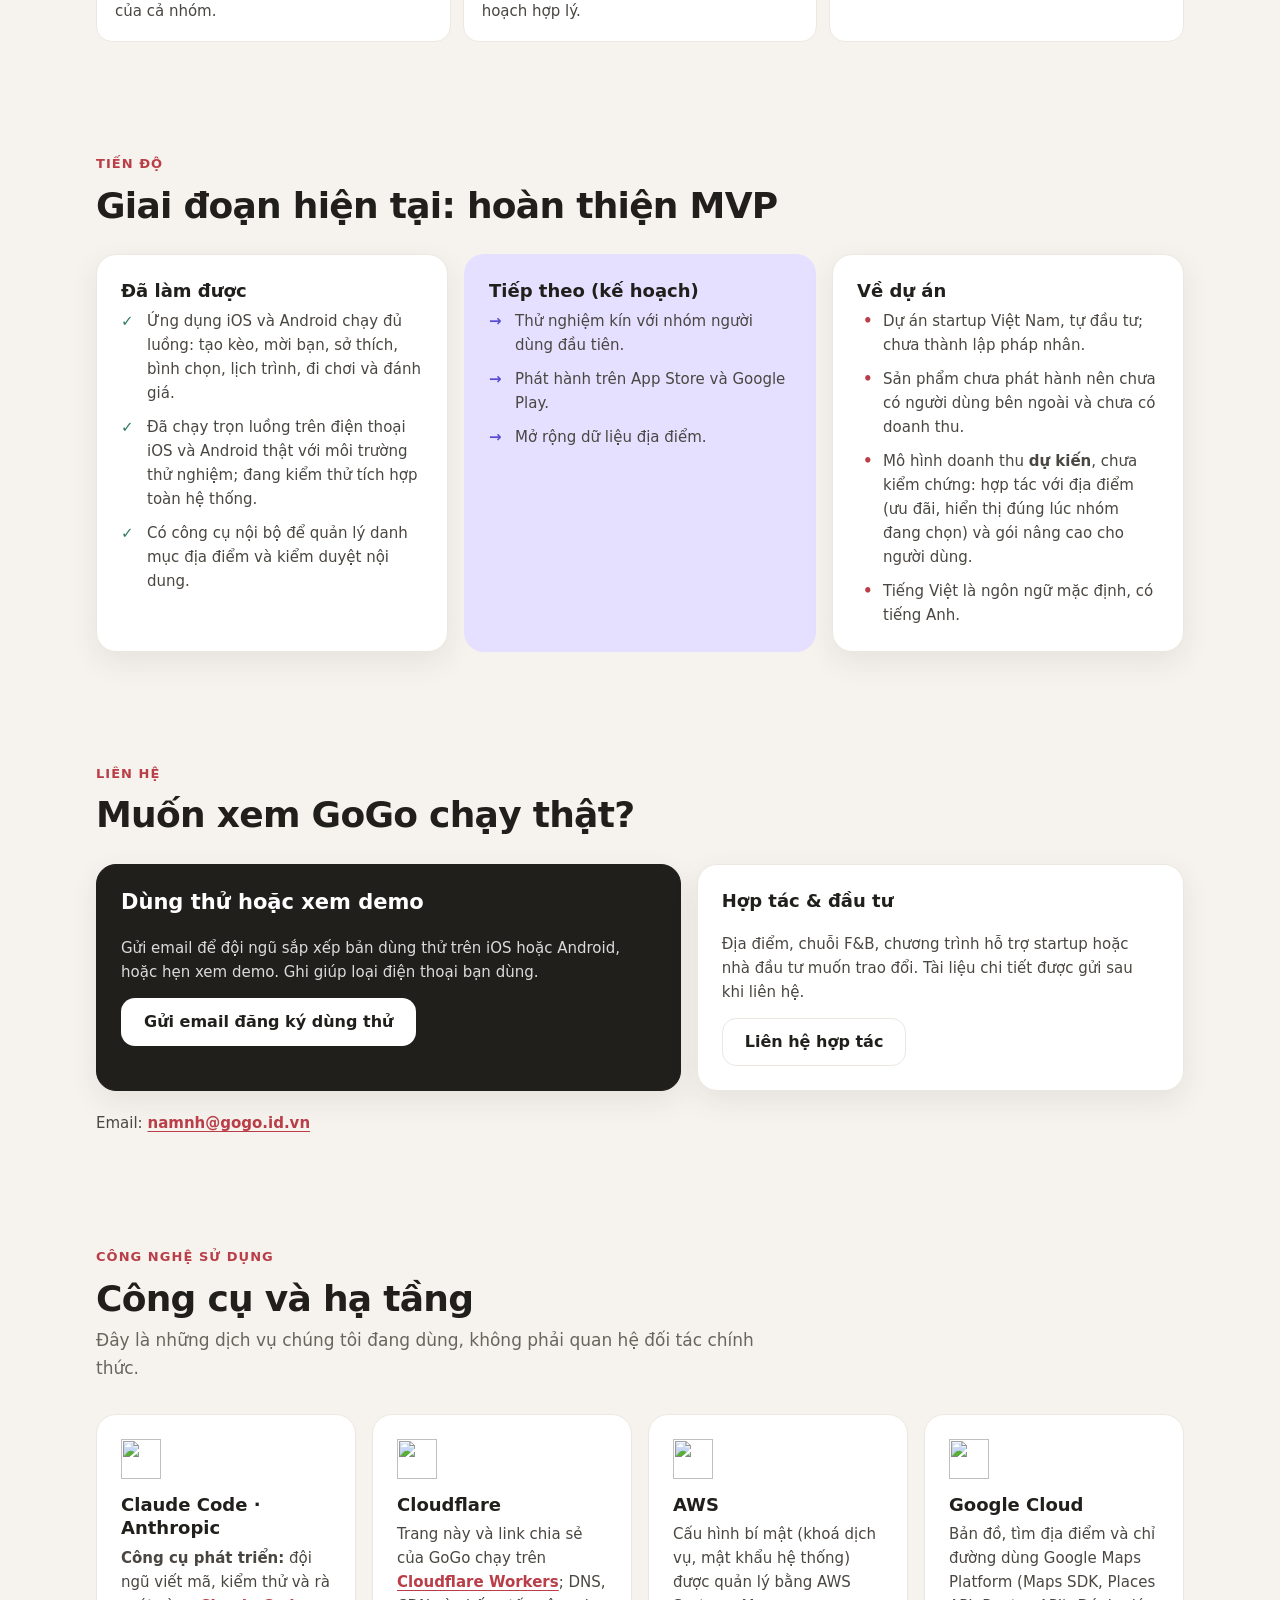
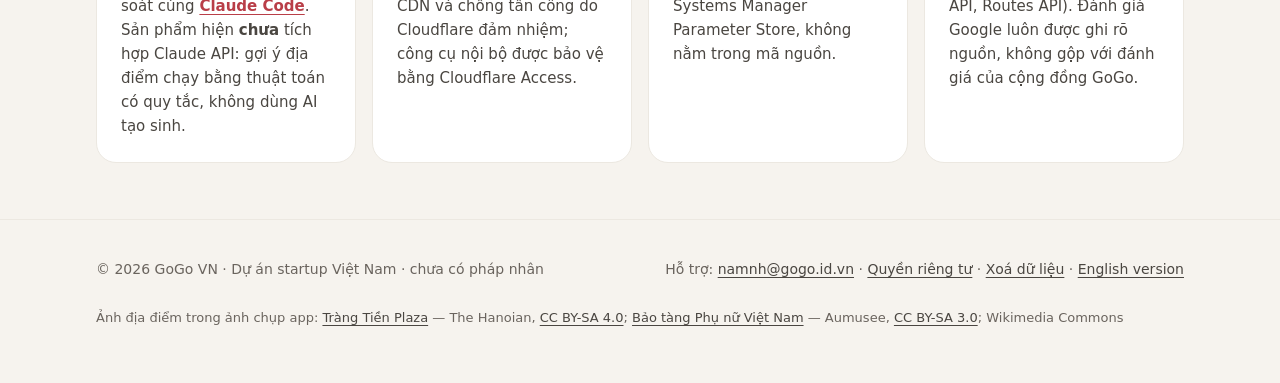
==== commit 6d6feed6: "Merge 56766909a872f1a7dbaefcea8b82067638b6a46e into 09a57ea14e91bb8b5757b1eb8f1971374cf2ea81" ====
--- a/site/index.html
+++ b/site/index.html
@@ -499,7 +499,7 @@
     <div class="wrap">
       <span>© 2026 GoGo VN · Dự án startup Việt Nam · chưa có pháp nhân</span>
       <span class="credits">Ảnh địa điểm trong ảnh chụp app: <a href="https://commons.wikimedia.org/wiki/File:Tr%C3%A0ng_Ti%E1%BB%81n_Plaza_-_2022-09-02_01.jpg">Tràng Tiền Plaza</a> — The Hanoian, <a href="https://creativecommons.org/licenses/by-sa/4.0/">CC BY-SA 4.0</a>; <a href="https://commons.wikimedia.org/wiki/File:Vietnamese_Women%27s_Museum_Building.JPG">Bảo tàng Phụ nữ Việt Nam</a> — Aumusee, <a href="https://creativecommons.org/licenses/by-sa/3.0/">CC BY-SA 3.0</a>; Wikimedia Commons</span>
-      <span>Hỗ trợ: <a href="mailto:namnh@gogo.id.vn">namnh@gogo.id.vn</a> · <a href="/en/" hreflang="en" lang="en">English version</a></span>
+      <span>Hỗ trợ: <a href="mailto:namnh@gogo.id.vn">namnh@gogo.id.vn</a> · <a href="/quyen-rieng-tu/">Quyền riêng tư</a> · <a href="/xoa-du-lieu/">Xoá dữ liệu</a> · <a href="/en/" hreflang="en" lang="en">English version</a></span>
     </div>
   </footer>
   <script>if (/[?&]lang=en(&|$)/.test(location.search)) location.replace('/en/' + location.hash);</script>
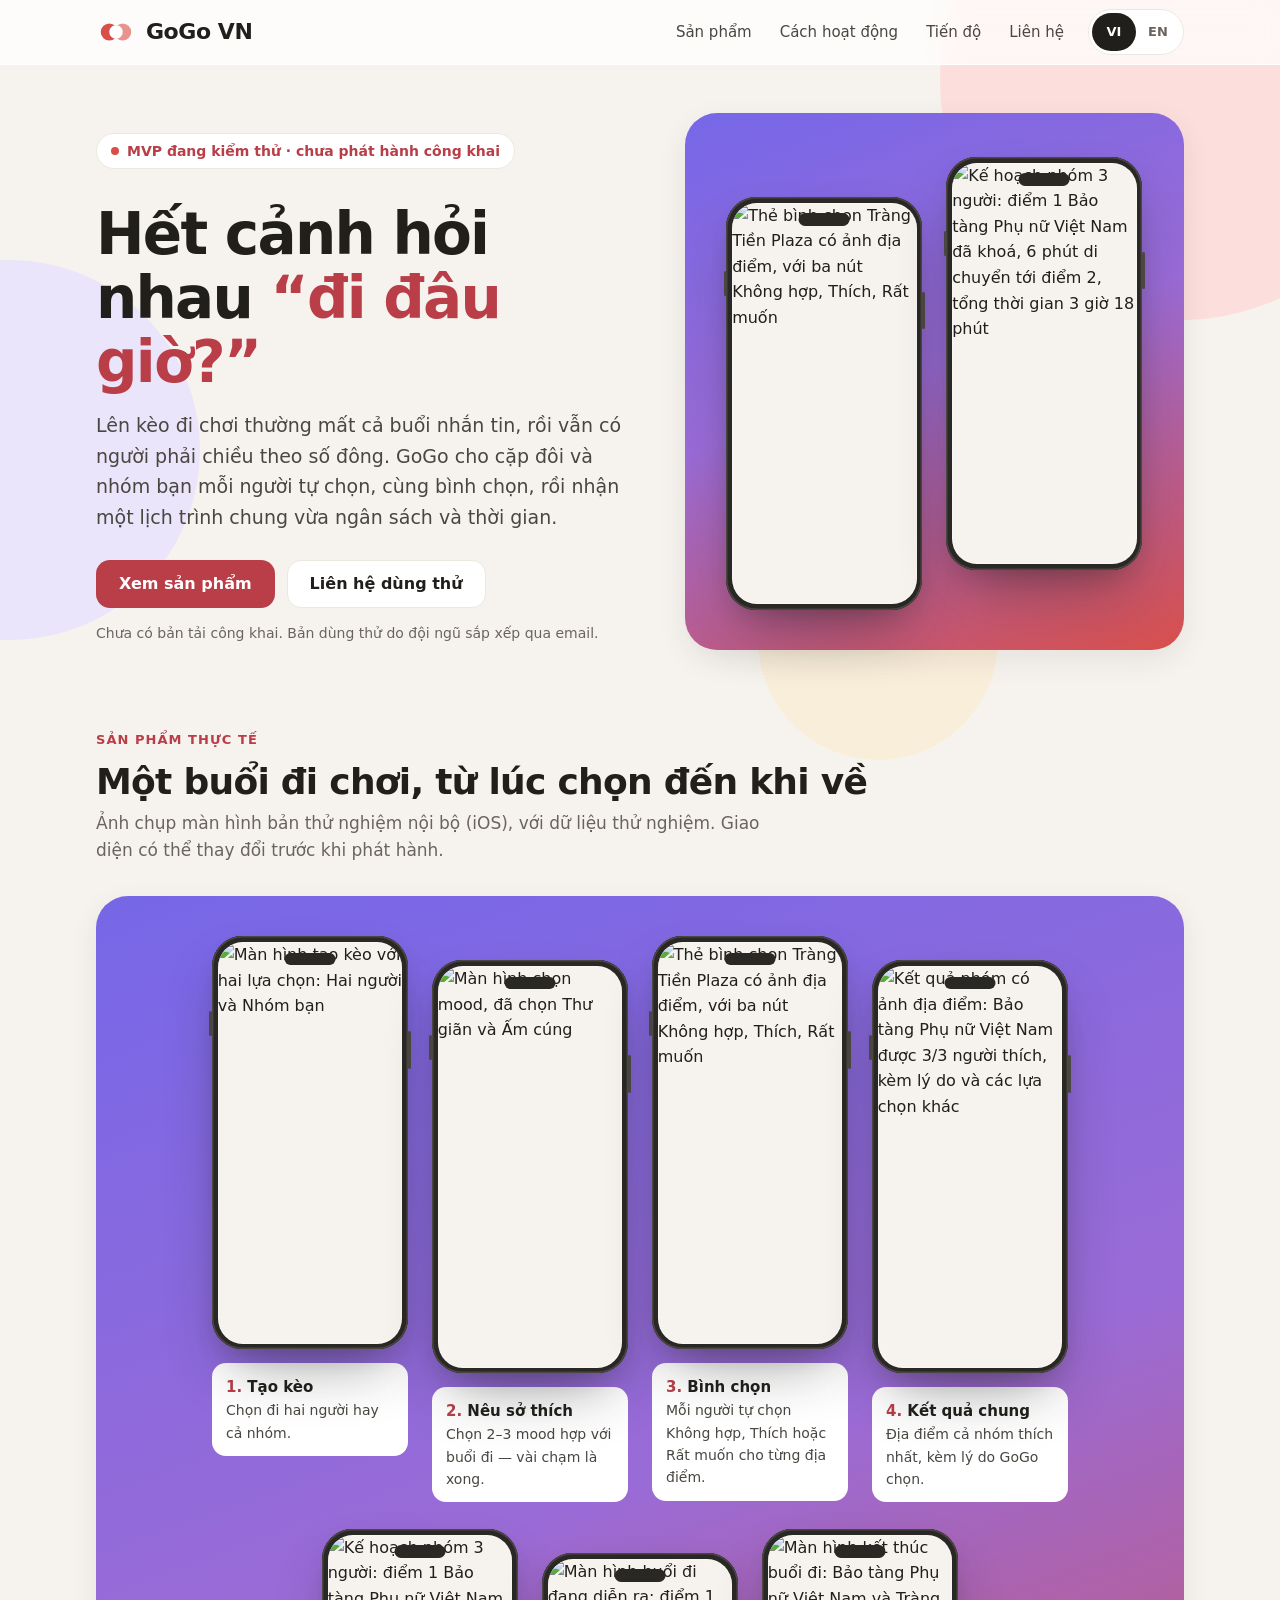
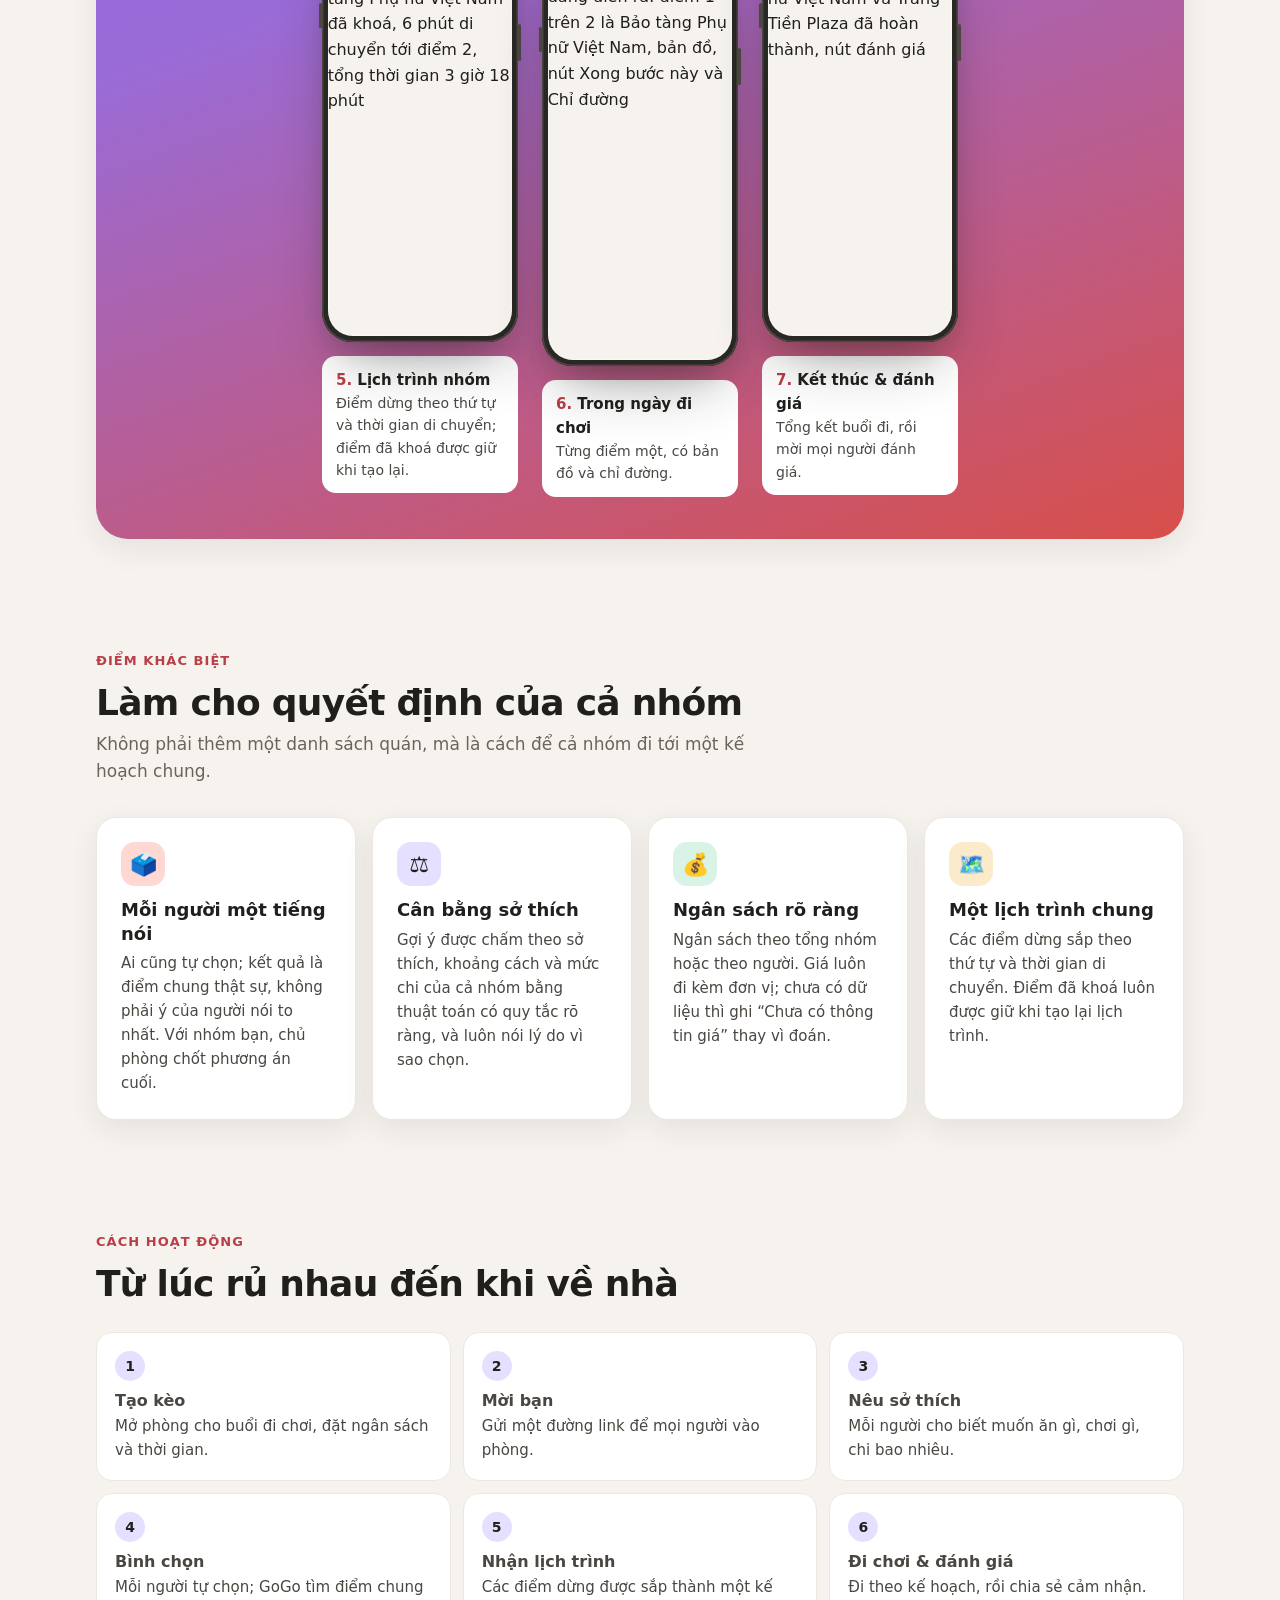
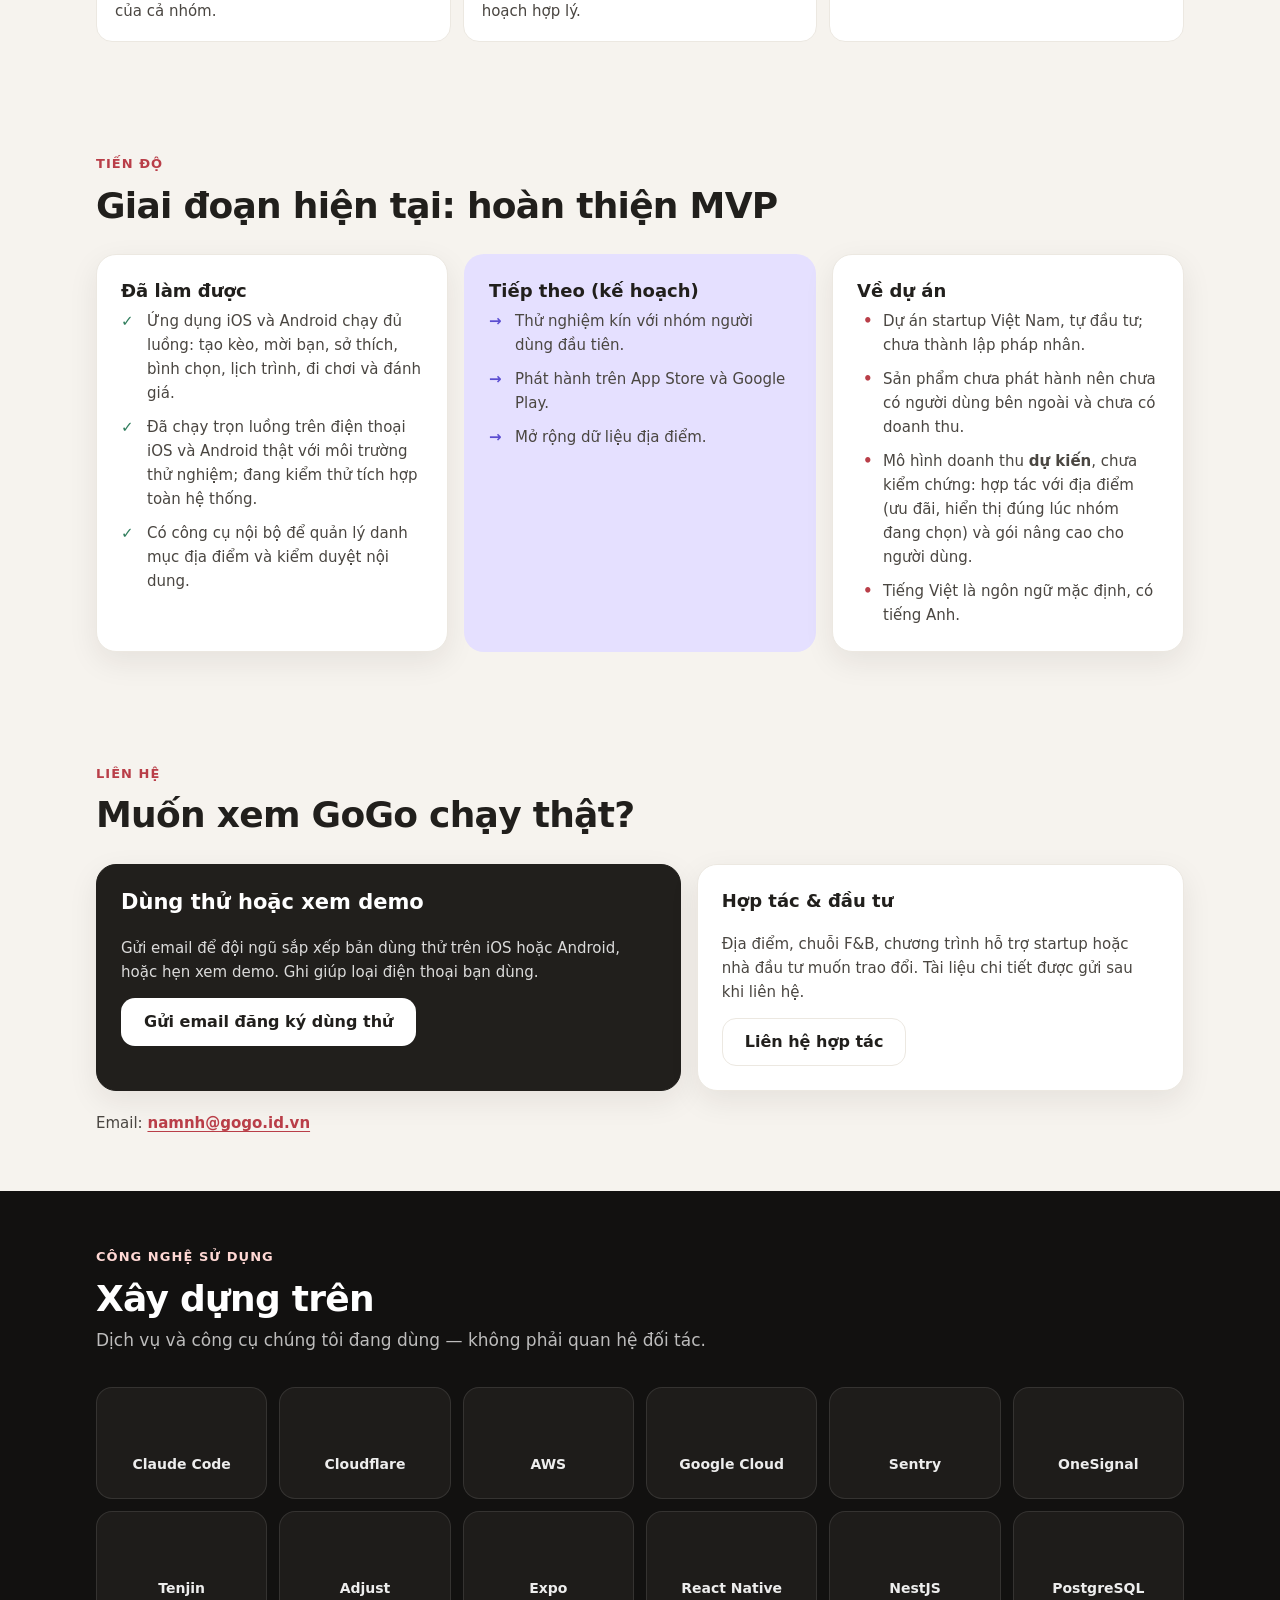
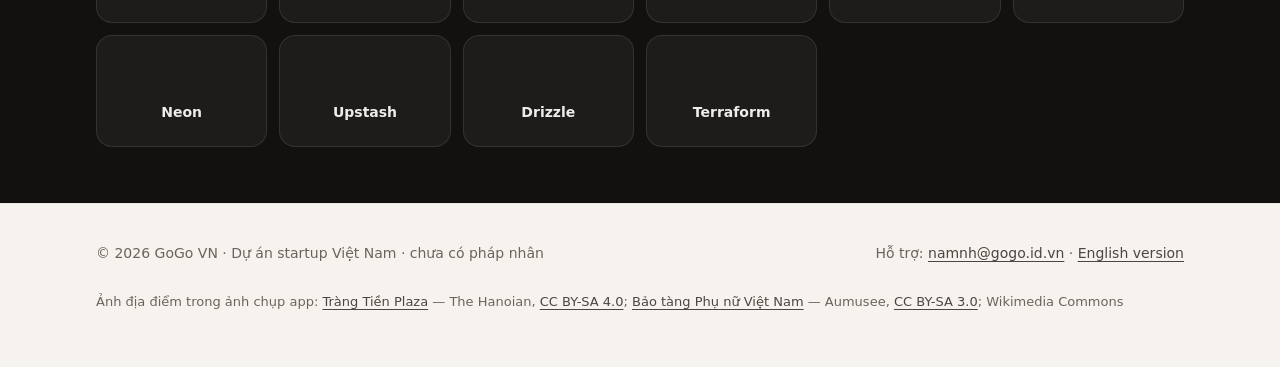
==== commit 93621702: "feat: tech section as a logo wall on a black band List the services and tools we use (16 logos, whit" ====
--- a/site/index.html
+++ b/site/index.html
@@ -23,148 +23,10 @@
   <meta name="theme-color" content="#F6F3EE">
   <link rel="icon" type="image/png" sizes="32x32" href="/favicon-32.png">
   <link rel="apple-touch-icon" href="/apple-touch-icon.png">
+  <link rel="preconnect" href="https://fonts.googleapis.com">
+  <link rel="preconnect" href="https://fonts.gstatic.com" crossorigin>
+  <link href="https://fonts.googleapis.com/css2?family=Be+Vietnam+Pro:wght@400;500;600;700;800&display=swap&subset=vietnamese" rel="stylesheet">
   <style>
-    /* Be Vietnam Pro, served from this origin. Google Fonts was dropped in #4: opening any page
-       here sent the visitor's IP and User-Agent to Google's font hosts, which is a claim the
-       privacy page would then have had to make about itself. Sources and
-       sha256 per file are in README.md; the licence travels with the files (fonts/OFL.txt).
-       `build.mjs` refuses to emit a page that references any external script or stylesheet. */
-    /* vietnamese */
-    @font-face {
-      font-family: 'Be Vietnam Pro';
-      font-style: normal;
-      font-weight: 400;
-      font-display: swap;
-      src: url(/fonts/be-vietnam-pro-400-vietnamese.woff2) format('woff2');
-      unicode-range: U+0102-0103, U+0110-0111, U+0128-0129, U+0168-0169, U+01A0-01A1, U+01AF-01B0, U+0300-0301, U+0303-0304, U+0308-0309, U+0323, U+0329, U+1EA0-1EF9, U+20AB;
-    }
-    /* latin-ext */
-    @font-face {
-      font-family: 'Be Vietnam Pro';
-      font-style: normal;
-      font-weight: 400;
-      font-display: swap;
-      src: url(/fonts/be-vietnam-pro-400-latin-ext.woff2) format('woff2');
-      unicode-range: U+0100-02BA, U+02BD-02C5, U+02C7-02CC, U+02CE-02D7, U+02DD-02FF, U+0304, U+0308, U+0329, U+1D00-1DBF, U+1E00-1E9F, U+1EF2-1EFF, U+2020, U+20A0-20AB, U+20AD-20C4, U+2113, U+2C60-2C7F, U+A720-A7FF;
-    }
-    /* latin */
-    @font-face {
-      font-family: 'Be Vietnam Pro';
-      font-style: normal;
-      font-weight: 400;
-      font-display: swap;
-      src: url(/fonts/be-vietnam-pro-400-latin.woff2) format('woff2');
-      unicode-range: U+0000-00FF, U+0131, U+0152-0153, U+02BB-02BC, U+02C6, U+02DA, U+02DC, U+0304, U+0308, U+0329, U+2000-206F, U+20AC, U+2122, U+2191, U+2193, U+2212, U+2215, U+FEFF, U+FFFD;
-    }
-    /* vietnamese */
-    @font-face {
-      font-family: 'Be Vietnam Pro';
-      font-style: normal;
-      font-weight: 500;
-      font-display: swap;
-      src: url(/fonts/be-vietnam-pro-500-vietnamese.woff2) format('woff2');
-      unicode-range: U+0102-0103, U+0110-0111, U+0128-0129, U+0168-0169, U+01A0-01A1, U+01AF-01B0, U+0300-0301, U+0303-0304, U+0308-0309, U+0323, U+0329, U+1EA0-1EF9, U+20AB;
-    }
-    /* latin-ext */
-    @font-face {
-      font-family: 'Be Vietnam Pro';
-      font-style: normal;
-      font-weight: 500;
-      font-display: swap;
-      src: url(/fonts/be-vietnam-pro-500-latin-ext.woff2) format('woff2');
-      unicode-range: U+0100-02BA, U+02BD-02C5, U+02C7-02CC, U+02CE-02D7, U+02DD-02FF, U+0304, U+0308, U+0329, U+1D00-1DBF, U+1E00-1E9F, U+1EF2-1EFF, U+2020, U+20A0-20AB, U+20AD-20C4, U+2113, U+2C60-2C7F, U+A720-A7FF;
-    }
-    /* latin */
-    @font-face {
-      font-family: 'Be Vietnam Pro';
-      font-style: normal;
-      font-weight: 500;
-      font-display: swap;
-      src: url(/fonts/be-vietnam-pro-500-latin.woff2) format('woff2');
-      unicode-range: U+0000-00FF, U+0131, U+0152-0153, U+02BB-02BC, U+02C6, U+02DA, U+02DC, U+0304, U+0308, U+0329, U+2000-206F, U+20AC, U+2122, U+2191, U+2193, U+2212, U+2215, U+FEFF, U+FFFD;
-    }
-    /* vietnamese */
-    @font-face {
-      font-family: 'Be Vietnam Pro';
-      font-style: normal;
-      font-weight: 600;
-      font-display: swap;
-      src: url(/fonts/be-vietnam-pro-600-vietnamese.woff2) format('woff2');
-      unicode-range: U+0102-0103, U+0110-0111, U+0128-0129, U+0168-0169, U+01A0-01A1, U+01AF-01B0, U+0300-0301, U+0303-0304, U+0308-0309, U+0323, U+0329, U+1EA0-1EF9, U+20AB;
-    }
-    /* latin-ext */
-    @font-face {
-      font-family: 'Be Vietnam Pro';
-      font-style: normal;
-      font-weight: 600;
-      font-display: swap;
-      src: url(/fonts/be-vietnam-pro-600-latin-ext.woff2) format('woff2');
-      unicode-range: U+0100-02BA, U+02BD-02C5, U+02C7-02CC, U+02CE-02D7, U+02DD-02FF, U+0304, U+0308, U+0329, U+1D00-1DBF, U+1E00-1E9F, U+1EF2-1EFF, U+2020, U+20A0-20AB, U+20AD-20C4, U+2113, U+2C60-2C7F, U+A720-A7FF;
-    }
-    /* latin */
-    @font-face {
-      font-family: 'Be Vietnam Pro';
-      font-style: normal;
-      font-weight: 600;
-      font-display: swap;
-      src: url(/fonts/be-vietnam-pro-600-latin.woff2) format('woff2');
-      unicode-range: U+0000-00FF, U+0131, U+0152-0153, U+02BB-02BC, U+02C6, U+02DA, U+02DC, U+0304, U+0308, U+0329, U+2000-206F, U+20AC, U+2122, U+2191, U+2193, U+2212, U+2215, U+FEFF, U+FFFD;
-    }
-    /* vietnamese */
-    @font-face {
-      font-family: 'Be Vietnam Pro';
-      font-style: normal;
-      font-weight: 700;
-      font-display: swap;
-      src: url(/fonts/be-vietnam-pro-700-vietnamese.woff2) format('woff2');
-      unicode-range: U+0102-0103, U+0110-0111, U+0128-0129, U+0168-0169, U+01A0-01A1, U+01AF-01B0, U+0300-0301, U+0303-0304, U+0308-0309, U+0323, U+0329, U+1EA0-1EF9, U+20AB;
-    }
-    /* latin-ext */
-    @font-face {
-      font-family: 'Be Vietnam Pro';
-      font-style: normal;
-      font-weight: 700;
-      font-display: swap;
-      src: url(/fonts/be-vietnam-pro-700-latin-ext.woff2) format('woff2');
-      unicode-range: U+0100-02BA, U+02BD-02C5, U+02C7-02CC, U+02CE-02D7, U+02DD-02FF, U+0304, U+0308, U+0329, U+1D00-1DBF, U+1E00-1E9F, U+1EF2-1EFF, U+2020, U+20A0-20AB, U+20AD-20C4, U+2113, U+2C60-2C7F, U+A720-A7FF;
-    }
-    /* latin */
-    @font-face {
-      font-family: 'Be Vietnam Pro';
-      font-style: normal;
-      font-weight: 700;
-      font-display: swap;
-      src: url(/fonts/be-vietnam-pro-700-latin.woff2) format('woff2');
-      unicode-range: U+0000-00FF, U+0131, U+0152-0153, U+02BB-02BC, U+02C6, U+02DA, U+02DC, U+0304, U+0308, U+0329, U+2000-206F, U+20AC, U+2122, U+2191, U+2193, U+2212, U+2215, U+FEFF, U+FFFD;
-    }
-    /* vietnamese */
-    @font-face {
-      font-family: 'Be Vietnam Pro';
-      font-style: normal;
-      font-weight: 800;
-      font-display: swap;
-      src: url(/fonts/be-vietnam-pro-800-vietnamese.woff2) format('woff2');
-      unicode-range: U+0102-0103, U+0110-0111, U+0128-0129, U+0168-0169, U+01A0-01A1, U+01AF-01B0, U+0300-0301, U+0303-0304, U+0308-0309, U+0323, U+0329, U+1EA0-1EF9, U+20AB;
-    }
-    /* latin-ext */
-    @font-face {
-      font-family: 'Be Vietnam Pro';
-      font-style: normal;
-      font-weight: 800;
-      font-display: swap;
-      src: url(/fonts/be-vietnam-pro-800-latin-ext.woff2) format('woff2');
-      unicode-range: U+0100-02BA, U+02BD-02C5, U+02C7-02CC, U+02CE-02D7, U+02DD-02FF, U+0304, U+0308, U+0329, U+1D00-1DBF, U+1E00-1E9F, U+1EF2-1EFF, U+2020, U+20A0-20AB, U+20AD-20C4, U+2113, U+2C60-2C7F, U+A720-A7FF;
-    }
-    /* latin */
-    @font-face {
-      font-family: 'Be Vietnam Pro';
-      font-style: normal;
-      font-weight: 800;
-      font-display: swap;
-      src: url(/fonts/be-vietnam-pro-800-latin.woff2) format('woff2');
-      unicode-range: U+0000-00FF, U+0131, U+0152-0153, U+02BB-02BC, U+02C6, U+02DA, U+02DC, U+0304, U+0308, U+0329, U+2000-206F, U+20AC, U+2122, U+2191, U+2193, U+2212, U+2215, U+FEFF, U+FFFD;
-    }
-
     :root {
       --coral: #D84F4A;
       --coral-ink: #B93E48;
@@ -191,6 +53,11 @@
       --bezel-edge: #4A4641;
       --bezel-hi: rgba(255, 255, 255, 0.28);
       --panel: linear-gradient(160deg, #7667E8 0%, #9A6BD6 48%, #D84F4A 100%);
+      --night: #121110;
+      --night-2: #1E1C1A;
+      --night-line: rgba(255, 255, 255, 0.10);
+      --on-night: rgba(255, 255, 255, 0.92);
+      --on-night-2: rgba(255, 255, 255, 0.72);
       --radius: 20px;
       --motion: 240ms;
     }
@@ -257,18 +124,6 @@
     .btn-secondary { background: var(--surface); color: var(--ink); border-color: var(--line); }
     .btn-secondary:hover { border-color: var(--ink-2); }
 
-    footer { padding: 28px 0 44px; border-top: 1px solid var(--line); color: var(--muted); font-size: 14px; }
-    footer .wrap { display: flex; flex-wrap: wrap; gap: 8px 24px; justify-content: space-between; align-items: center; }
-    footer a { color: var(--ink-2); display: inline-block; padding: 10px 0; }
-    footer .credits { flex-basis: 100%; order: 3; font-size: 13px; }
-
-    @media (prefers-reduced-motion: reduce) {
-      html { scroll-behavior: auto; }
-      * { transition-duration: 0ms !important; }
-    }
-    @media (prefers-reduced-transparency: reduce) {
-      header.top { background: var(--surface); -webkit-backdrop-filter: none; backdrop-filter: none; }
-    }
     /* Hero */
     .hero { padding-top: 48px; padding-bottom: 24px; display: grid; gap: 40px; grid-template-columns: 1.1fr 1fr; align-items: center; }
     .badge {
@@ -366,11 +221,32 @@
     @media (max-width: 760px) { .contact { grid-template-columns: 1fr; } }
 
     /* Technology */
-    .tech .card { box-shadow: none; }
-    .tech .card a { color: var(--coral-ink); font-weight: 600; }
-    .tech .logo { display: block; width: 40px; height: 40px; margin-bottom: 14px; object-fit: contain; }
-    .tech .grid { grid-template-columns: repeat(auto-fit, minmax(230px, 1fr)); }
-
+    /* Technology — logo wall on a black band; every mark rendered white for one consistent read. */
+    .dark { background: var(--night); color: #fff; }
+    .dark .eyebrow { color: var(--coral-soft); }
+    .dark .sub { color: var(--on-night-2); }
+    .stack { list-style: none; margin: 0; padding: 0; display: grid; gap: 12px; grid-template-columns: repeat(auto-fill, minmax(150px, 1fr)); }
+    .stack li {
+      display: flex; flex-direction: column; align-items: center; justify-content: center; gap: 12px;
+      min-height: 112px; padding: 18px 12px; border-radius: 16px;
+      background: var(--night-2); border: 1px solid var(--night-line);
+      font-size: 14px; font-weight: 600; color: var(--on-night); text-align: center;
+    }
+    .stack img { display: block; height: 32px; width: auto; max-width: 120px; object-fit: contain; filter: brightness(0) invert(1); }
+    @media (max-width: 440px) { .stack { grid-template-columns: repeat(2, 1fr); } }
+
+    footer { padding: 28px 0 44px; border-top: 1px solid var(--line); color: var(--muted); font-size: 14px; }
+    footer .wrap { display: flex; flex-wrap: wrap; gap: 8px 24px; justify-content: space-between; align-items: center; }
+    footer a { color: var(--ink-2); display: inline-block; padding: 10px 0; }
+    footer .credits { flex-basis: 100%; order: 3; font-size: 13px; }
+
+    @media (prefers-reduced-motion: reduce) {
+      html { scroll-behavior: auto; }
+      * { transition-duration: 0ms !important; }
+    }
+    @media (prefers-reduced-transparency: reduce) {
+      header.top { background: var(--surface); -webkit-backdrop-filter: none; backdrop-filter: none; }
+    }
   </style>
 </head>
 <body>
@@ -480,17 +356,29 @@
       </div>
     </section>
 
-    <section class="tech" aria-labelledby="tech-h">
+    <section class="tech dark" aria-labelledby="tech-h">
       <div class="wrap">
         <p class="eyebrow">Công nghệ sử dụng</p>
-        <h2 id="tech-h">Công cụ và hạ tầng</h2>
-        <p class="sub">Đây là những dịch vụ chúng tôi đang dùng, không phải quan hệ đối tác chính thức.</p>
-        <div class="grid">
-          <article class="card"><img class="logo" src="/img/logos/claude.svg" width="40" height="40" alt=""><h3>Claude Code · Anthropic</h3><p><strong>Công cụ phát triển:</strong> đội ngũ viết mã, kiểm thử và rà soát cùng <a href="https://claude.com/product/claude-code" rel="noopener">Claude Code</a>. Sản phẩm hiện <strong>chưa</strong> tích hợp Claude API: gợi ý địa điểm chạy bằng thuật toán có quy tắc, không dùng AI tạo sinh.</p></article>
-          <article class="card"><img class="logo" src="/img/logos/cloudflare.svg" width="40" height="40" alt=""><h3>Cloudflare</h3><p>Trang này và link chia sẻ của GoGo chạy trên <a href="https://workers.cloudflare.com/" rel="noopener">Cloudflare Workers</a>; DNS, CDN và chống tấn công do Cloudflare đảm nhiệm; công cụ nội bộ được bảo vệ bằng Cloudflare Access.</p></article>
-          <article class="card"><img class="logo" src="/img/logos/aws.svg" width="40" height="40" alt=""><h3>AWS</h3><p>Cấu hình bí mật (khoá dịch vụ, mật khẩu hệ thống) được quản lý bằng AWS Systems Manager Parameter Store, không nằm trong mã nguồn.</p></article>
-          <article class="card"><img class="logo" src="/img/logos/google-cloud.svg" width="40" height="40" alt=""><h3>Google Cloud</h3><p>Bản đồ, tìm địa điểm và chỉ đường dùng Google Maps Platform (Maps SDK, Places API, Routes API). Đánh giá Google luôn được ghi rõ nguồn, không gộp với đánh giá của cộng đồng GoGo.</p></article>
-        </div>
+        <h2 id="tech-h">Xây dựng trên</h2>
+        <p class="sub">Dịch vụ và công cụ chúng tôi đang dùng — không phải quan hệ đối tác.</p>
+        <ul class="stack">
+          <li><img src="/img/logos/claude.svg" alt="" height="32" loading="lazy">Claude Code</li>
+          <li><img src="/img/logos/cloudflare.svg" alt="" height="32" loading="lazy">Cloudflare</li>
+          <li><img src="/img/logos/aws.svg" alt="" height="32" loading="lazy">AWS</li>
+          <li><img src="/img/logos/googlecloud.svg" alt="" height="32" loading="lazy">Google Cloud</li>
+          <li><img src="/img/logos/sentry.svg" alt="" height="32" loading="lazy">Sentry</li>
+          <li><img src="/img/logos/onesignal.svg" alt="" height="32" loading="lazy">OneSignal</li>
+          <li><img src="/img/logos/tenjin.svg" alt="" height="32" loading="lazy">Tenjin</li>
+          <li><img src="/img/logos/adjust.svg" alt="" height="32" loading="lazy">Adjust</li>
+          <li><img src="/img/logos/expo.svg" alt="" height="32" loading="lazy">Expo</li>
+          <li><img src="/img/logos/react.svg" alt="" height="32" loading="lazy">React Native</li>
+          <li><img src="/img/logos/nestjs.svg" alt="" height="32" loading="lazy">NestJS</li>
+          <li><img src="/img/logos/postgresql.svg" alt="" height="32" loading="lazy">PostgreSQL</li>
+          <li><img src="/img/logos/neon.svg" alt="" height="32" loading="lazy">Neon</li>
+          <li><img src="/img/logos/upstash.svg" alt="" height="32" loading="lazy">Upstash</li>
+          <li><img src="/img/logos/drizzle.svg" alt="" height="32" loading="lazy">Drizzle</li>
+          <li><img src="/img/logos/terraform.svg" alt="" height="32" loading="lazy">Terraform</li>
+        </ul>
       </div>
     </section>
   </main>
@@ -499,7 +387,7 @@
     <div class="wrap">
       <span>© 2026 GoGo VN · Dự án startup Việt Nam · chưa có pháp nhân</span>
       <span class="credits">Ảnh địa điểm trong ảnh chụp app: <a href="https://commons.wikimedia.org/wiki/File:Tr%C3%A0ng_Ti%E1%BB%81n_Plaza_-_2022-09-02_01.jpg">Tràng Tiền Plaza</a> — The Hanoian, <a href="https://creativecommons.org/licenses/by-sa/4.0/">CC BY-SA 4.0</a>; <a href="https://commons.wikimedia.org/wiki/File:Vietnamese_Women%27s_Museum_Building.JPG">Bảo tàng Phụ nữ Việt Nam</a> — Aumusee, <a href="https://creativecommons.org/licenses/by-sa/3.0/">CC BY-SA 3.0</a>; Wikimedia Commons</span>
-      <span>Hỗ trợ: <a href="mailto:namnh@gogo.id.vn">namnh@gogo.id.vn</a> · <a href="/quyen-rieng-tu/">Quyền riêng tư</a> · <a href="/xoa-du-lieu/">Xoá dữ liệu</a> · <a href="/en/" hreflang="en" lang="en">English version</a></span>
+      <span>Hỗ trợ: <a href="mailto:namnh@gogo.id.vn">namnh@gogo.id.vn</a> · <a href="/en/" hreflang="en" lang="en">English version</a></span>
     </div>
   </footer>
   <script>if (/[?&]lang=en(&|$)/.test(location.search)) location.replace('/en/' + location.hash);</script>
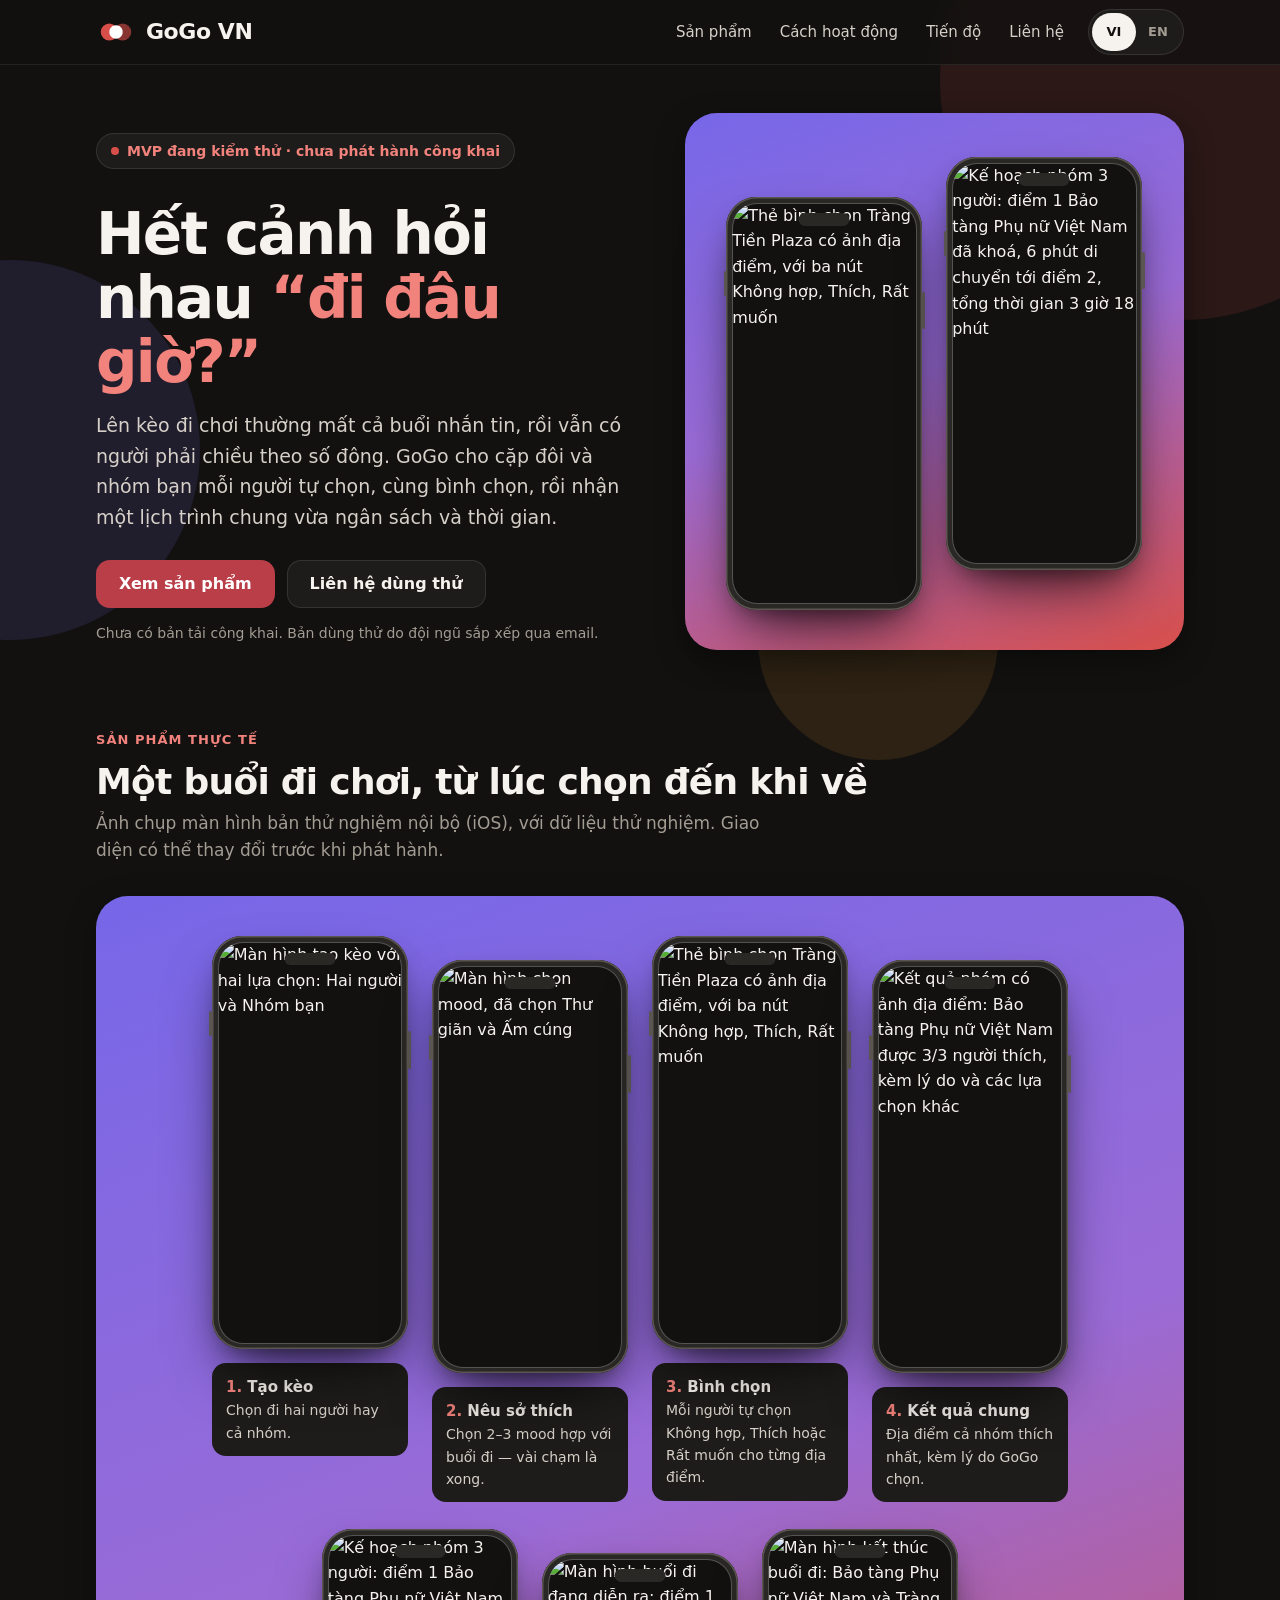
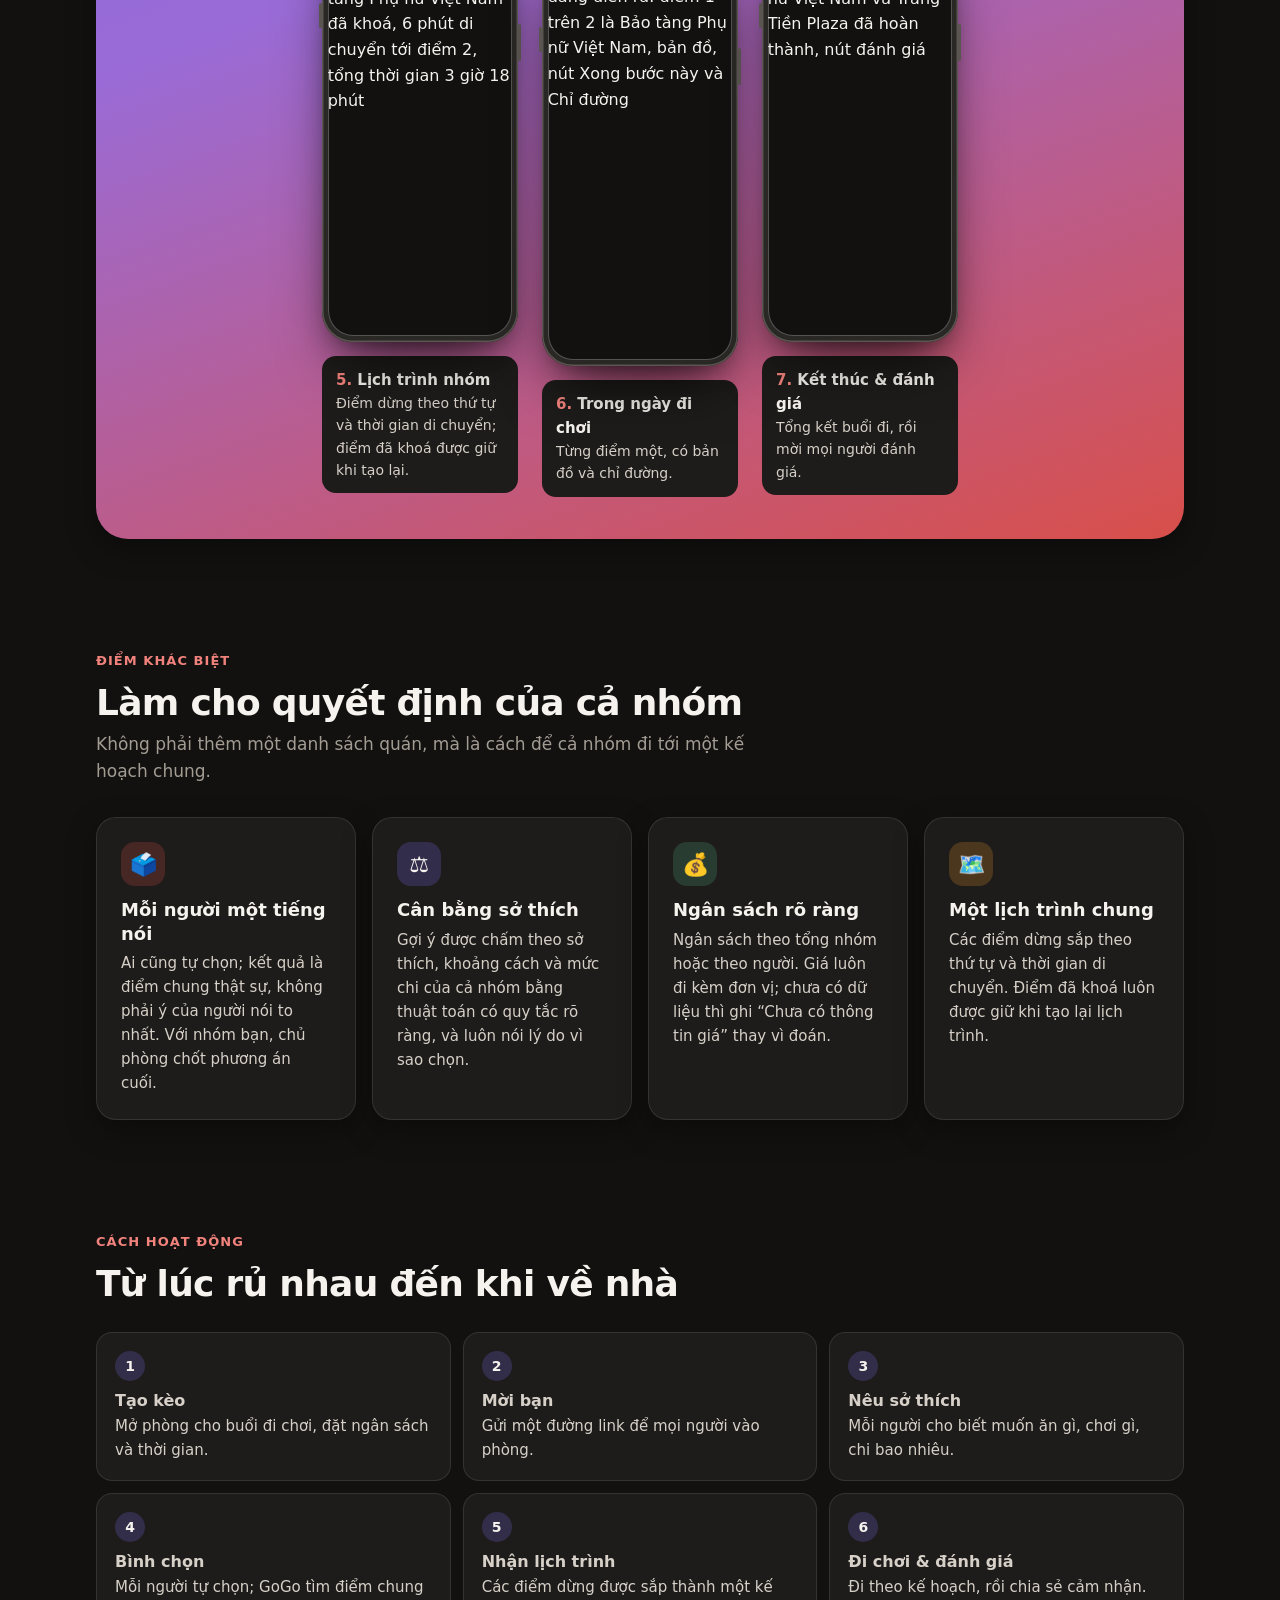
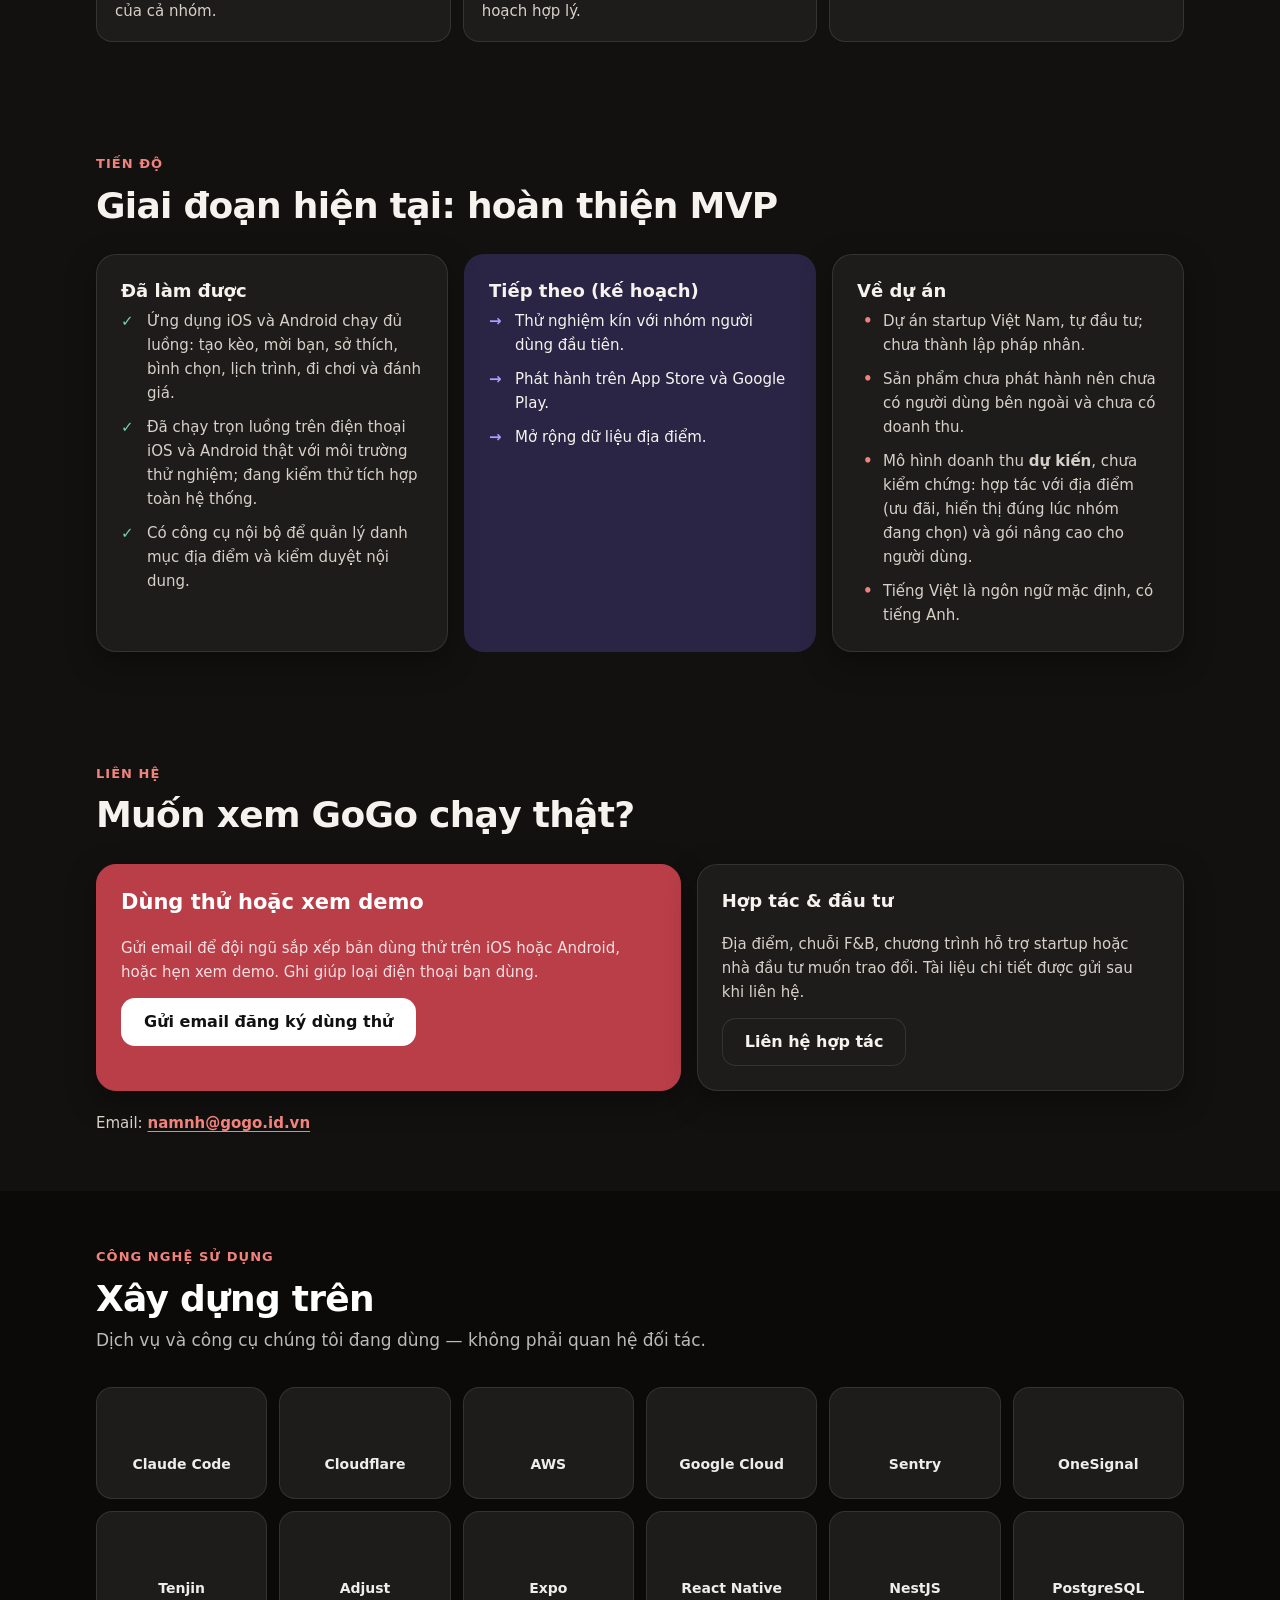
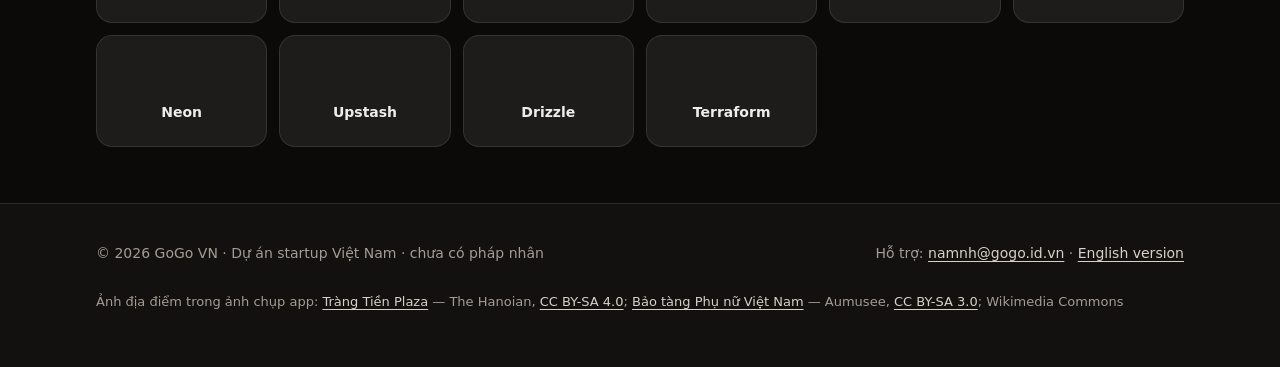
==== commit 3eec107f: "feat: dark theme across the whole landing Swap the token palette to dark (page, cards, text, header," ====
--- a/site/index.html
+++ b/site/index.html
@@ -20,40 +20,46 @@
   <meta property="og:image:width" content="512">
   <meta property="og:image:height" content="512">
   <meta name="twitter:card" content="summary">
-  <meta name="theme-color" content="#F6F3EE">
+  <meta name="theme-color" content="#121110">
   <link rel="icon" type="image/png" sizes="32x32" href="/favicon-32.png">
   <link rel="apple-touch-icon" href="/apple-touch-icon.png">
   <link rel="preconnect" href="https://fonts.googleapis.com">
   <link rel="preconnect" href="https://fonts.gstatic.com" crossorigin>
   <link href="https://fonts.googleapis.com/css2?family=Be+Vietnam+Pro:wght@400;500;600;700;800&display=swap&subset=vietnamese" rel="stylesheet">
   <style>
+    /* Dark theme across the whole site. Token names keep their role: --ivory = page, --surface = card,
+       --ink = primary text, --coral-ink = accent text. Filled CTAs use --cta (white text, AA). */
     :root {
+      color-scheme: dark;
       --coral: #D84F4A;
-      --coral-ink: #B93E48;
-      --coral-deep: #9E333D;
-      --coral-soft: #FFD8D4;
+      --coral-ink: #F2827C;
+      --cta: #B93E48;
+      --cta-hover: #9E333D;
+      --on-light: #121110;
+      --coral-soft: rgba(216, 79, 74, 0.22);
       --lavender: #7667E8;
-      --lavender-ink: #5B4DD1;
-      --lavender-soft: #E5E0FF;
+      --lavender-ink: #A99FFF;
+      --lavender-soft: rgba(118, 103, 232, 0.24);
       --mint: #4FAF86;
-      --mint-ink: #2F7D5C;
-      --mint-soft: #D9F3E7;
-      --amber-soft: #FCEBCB;
-      --ivory: #F6F3EE;
-      --surface: #FFFFFF;
-      --line: #ECE8E1;
-      --ink: #211F1C;
-      --ink-2: #4A4641;
-      --muted: #6A645E;
-      --glass: rgba(255, 255, 255, 0.72);
-      --glass-line: rgba(255, 255, 255, 0.9);
-      --shadow: 0 10px 30px rgba(33, 31, 28, 0.08);
-      --shadow-phone: 0 30px 60px -18px rgba(33, 31, 28, 0.45), 0 12px 24px -12px rgba(33, 31, 28, 0.25);
+      --mint-ink: #6FD3A8;
+      --mint-soft: rgba(79, 175, 134, 0.22);
+      --amber-soft: rgba(217, 144, 40, 0.24);
+      --ivory: #121110;
+      --surface: #1E1C1A;
+      --surface-2: #2A2724;
+      --line: rgba(255, 255, 255, 0.10);
+      --ink: #F6F3EE;
+      --ink-2: #D6D0C8;
+      --muted: #A39C93;
+      --glass: rgba(18, 17, 16, 0.78);
+      --glass-line: rgba(255, 255, 255, 0.08);
+      --shadow: 0 10px 30px rgba(0, 0, 0, 0.35);
+      --shadow-phone: 0 30px 60px -18px rgba(0, 0, 0, 0.75), 0 12px 24px -12px rgba(0, 0, 0, 0.5);
       --bezel: #2A2825;
-      --bezel-edge: #4A4641;
+      --bezel-edge: #5A5550;
       --bezel-hi: rgba(255, 255, 255, 0.28);
       --panel: linear-gradient(160deg, #7667E8 0%, #9A6BD6 48%, #D84F4A 100%);
-      --night: #121110;
+      --night: #0B0A09;
       --night-2: #1E1C1A;
       --night-line: rgba(255, 255, 255, 0.10);
       --on-night: rgba(255, 255, 255, 0.92);
@@ -74,13 +80,13 @@
     :focus-visible { outline: 3px solid var(--lavender-ink); outline-offset: 3px; border-radius: 6px; }
     .skip {
       position: absolute; left: 16px; top: -60px; z-index: 50; padding: 10px 16px; border-radius: 10px;
-      background: var(--ink); color: #fff; font-weight: 700; text-decoration: none;
+      background: var(--ink); color: var(--on-light); font-weight: 700; text-decoration: none;
     }
     .skip:focus { top: 12px; }
 
     /* Background accents — solid soft shapes, no full-screen blur. */
     .bg { position: absolute; inset: 0 0 auto 0; height: 900px; overflow: hidden; z-index: -1; pointer-events: none; }
-    .blob { position: absolute; border-radius: 50%; opacity: .7; }
+    .blob { position: absolute; border-radius: 50%; opacity: .55; }
     .blob.c { width: 480px; height: 480px; background: var(--coral-soft); top: -160px; right: -140px; }
     .blob.l { width: 380px; height: 380px; background: var(--lavender-soft); top: 260px; left: -180px; }
     .blob.a { width: 240px; height: 240px; background: var(--amber-soft); top: 520px; right: 22%; opacity: .55; }
@@ -102,13 +108,13 @@
       display: inline-flex; align-items: center; min-height: 44px; padding: 0 12px;
       font-size: 15px; font-weight: 500; color: var(--ink-2); text-decoration: none; border-radius: 10px;
     }
-    .links a:hover { color: var(--ink); background: var(--surface); }
+    .links a:hover { color: var(--ink); background: var(--surface-2); }
     .lang { display: inline-flex; border: 1px solid var(--line); border-radius: 999px; background: var(--surface); padding: 3px; }
     .lang a {
       display: inline-grid; place-items: center; min-width: 44px; min-height: 38px; border-radius: 999px;
       font-size: 13px; font-weight: 700; color: var(--muted); text-decoration: none;
     }
-    .lang a[aria-current="page"] { background: var(--ink); color: #fff; }
+    .lang a[aria-current="page"] { background: var(--ink); color: var(--on-light); }
     @media (max-width: 820px) { .links { display: none; } }
 
     /* Buttons — filled CTA on coral-ink for AA with white text. */
@@ -119,8 +125,8 @@
       transition: transform var(--motion), background var(--motion), border-color var(--motion);
     }
     .btn:active { transform: translateY(1px); }
-    .btn-primary { background: var(--coral-ink); color: #fff; }
-    .btn-primary:hover { background: var(--coral-deep); }
+    .btn-primary { background: var(--cta); color: #fff; }
+    .btn-primary:hover { background: var(--cta-hover); }
     .btn-secondary { background: var(--surface); color: var(--ink); border-color: var(--line); }
     .btn-secondary:hover { border-color: var(--ink-2); }
 
@@ -206,16 +212,17 @@
     .ticks.next li::before { content: "→"; color: var(--lavender-ink); }
     .ticks.info li::before { content: "•"; color: var(--coral-ink); left: 6px; }
     .card.next { background: var(--lavender-soft); border-color: transparent; box-shadow: none; }
+    .card.next p, .card.next li { color: var(--ink); }
 
     /* Contact */
     .contact { display: grid; gap: 16px; grid-template-columns: 1.2fr 1fr; }
     .contact .card { display: flex; flex-direction: column; gap: 14px; }
     .contact .card .btn { align-self: flex-start; }
-    .contact .primary { background: var(--ink); border-color: var(--ink); }
+    .contact .primary { background: var(--cta); border-color: var(--cta); }
     .contact .primary h3 { color: #fff; font-size: 21px; }
     .contact .primary p { color: rgba(255, 255, 255, 0.84); }
-    .contact .primary .btn { background: #fff; color: var(--ink); }
-    .contact .primary .btn:hover { background: var(--ivory); }
+    .contact .primary .btn { background: #fff; color: var(--on-light); }
+    .contact .primary .btn:hover { background: var(--ink); }
     .mail { font-size: 15px; color: var(--ink-2); margin: 20px 0 0; }
     .mail a { color: var(--coral-ink); font-weight: 600; }
     @media (max-width: 760px) { .contact { grid-template-columns: 1fr; } }
@@ -223,7 +230,7 @@
     /* Technology */
     /* Technology — logo wall on a black band; every mark rendered white for one consistent read. */
     .dark { background: var(--night); color: #fff; }
-    .dark .eyebrow { color: var(--coral-soft); }
+    .dark .eyebrow { color: var(--coral-ink); }
     .dark .sub { color: var(--on-night-2); }
     .stack { list-style: none; margin: 0; padding: 0; display: grid; gap: 12px; grid-template-columns: repeat(auto-fill, minmax(150px, 1fr)); }
     .stack li {
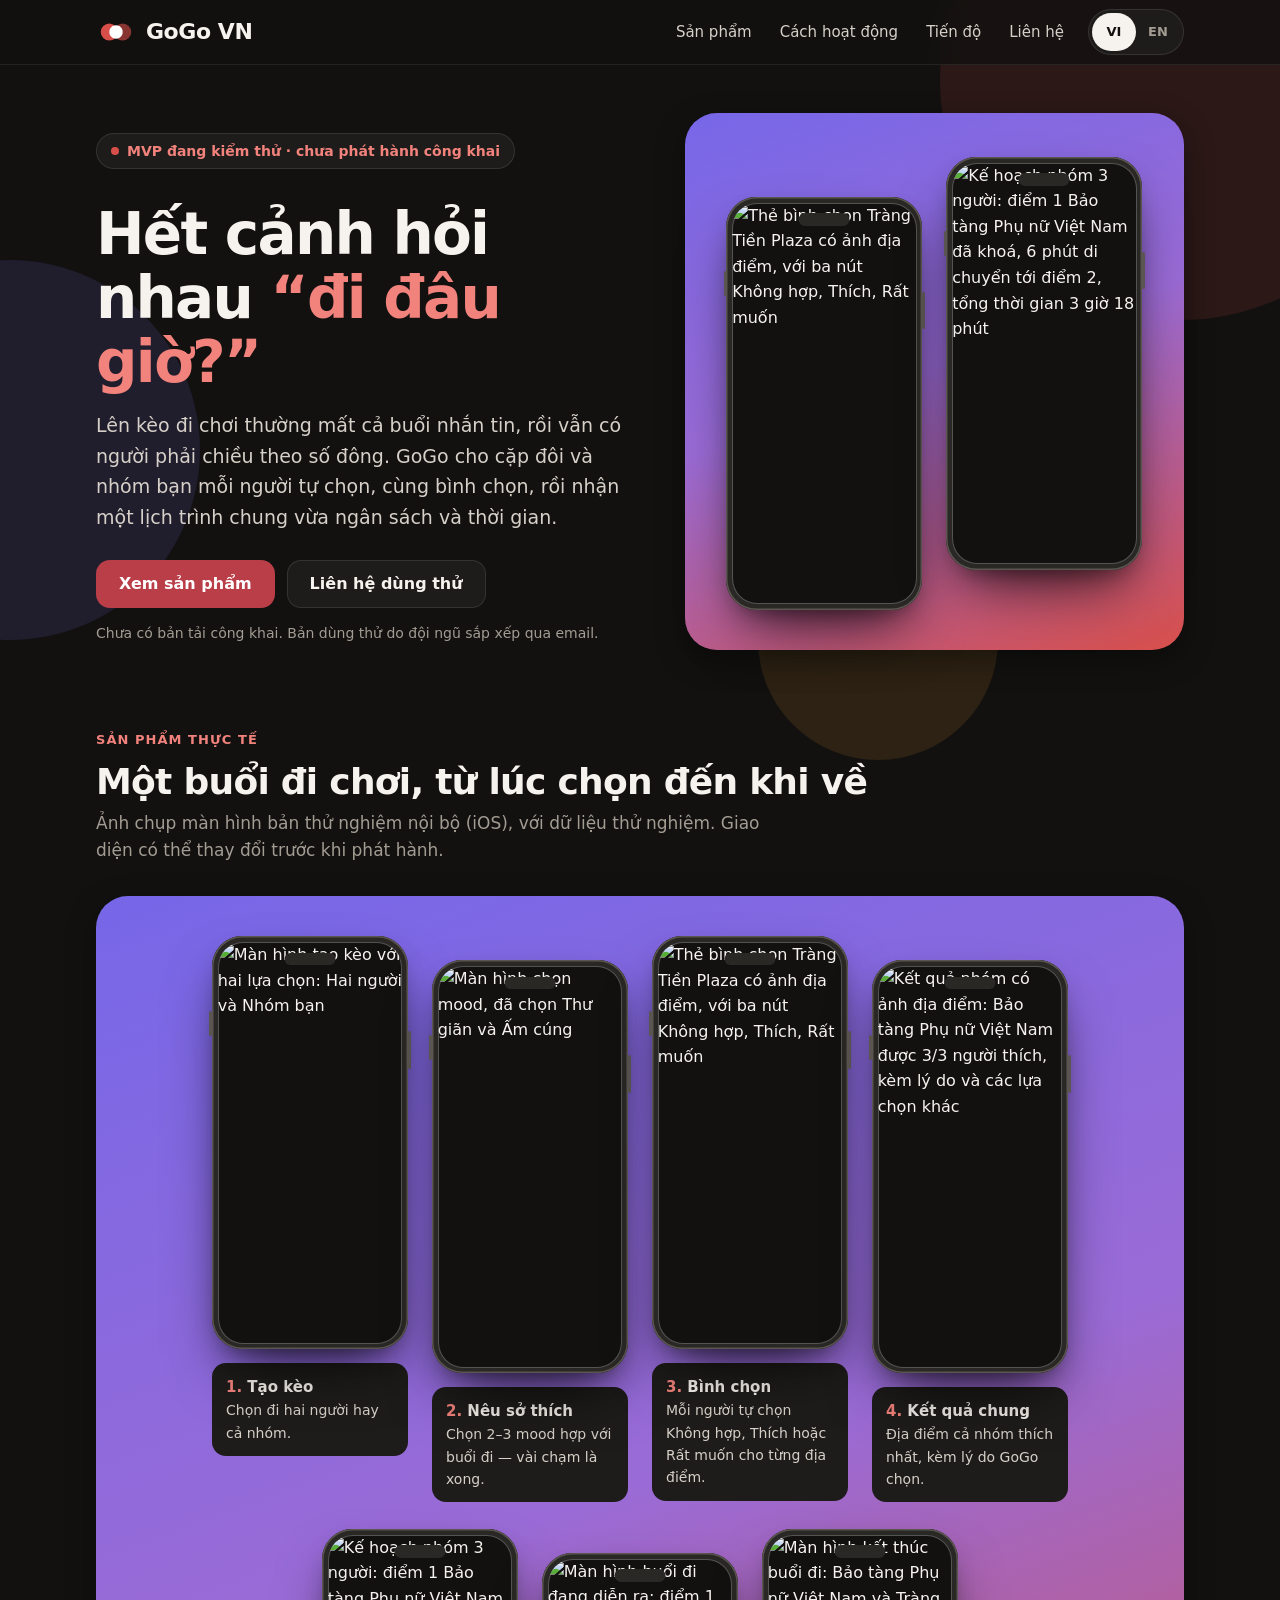
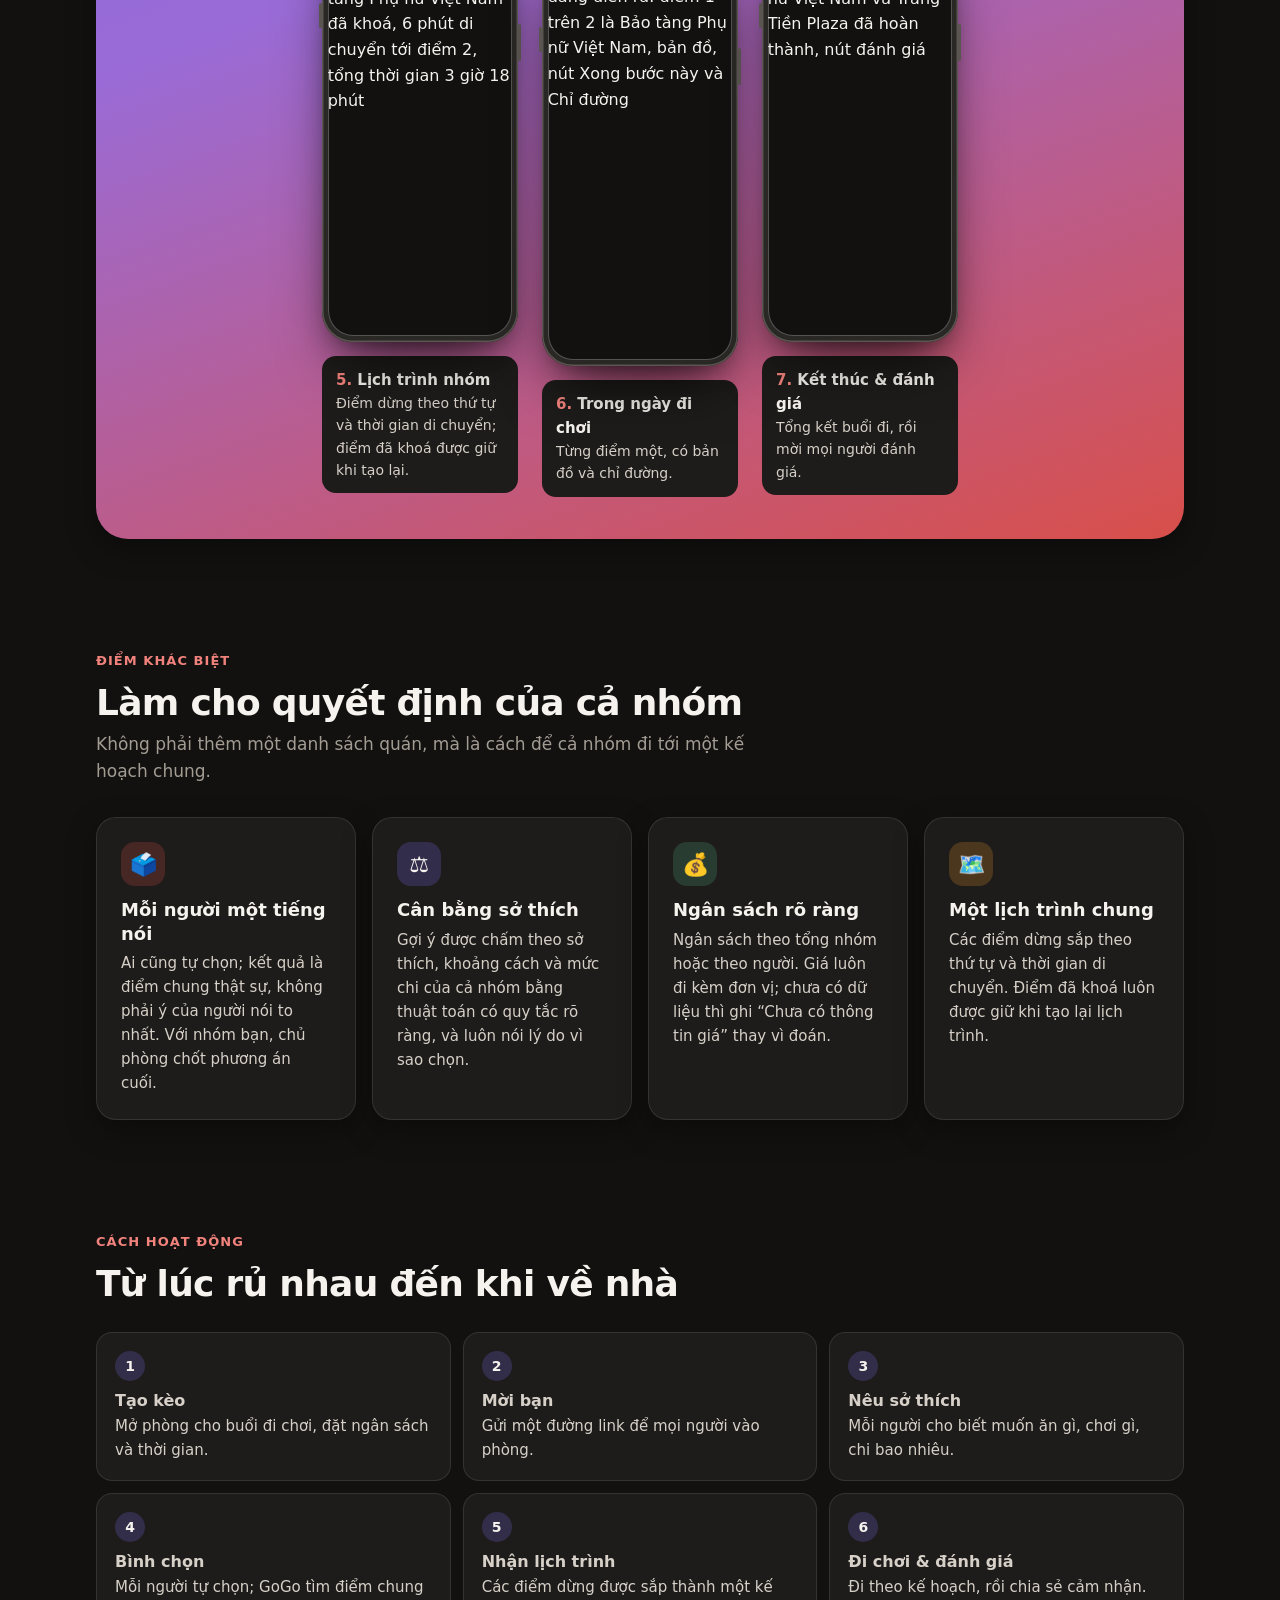
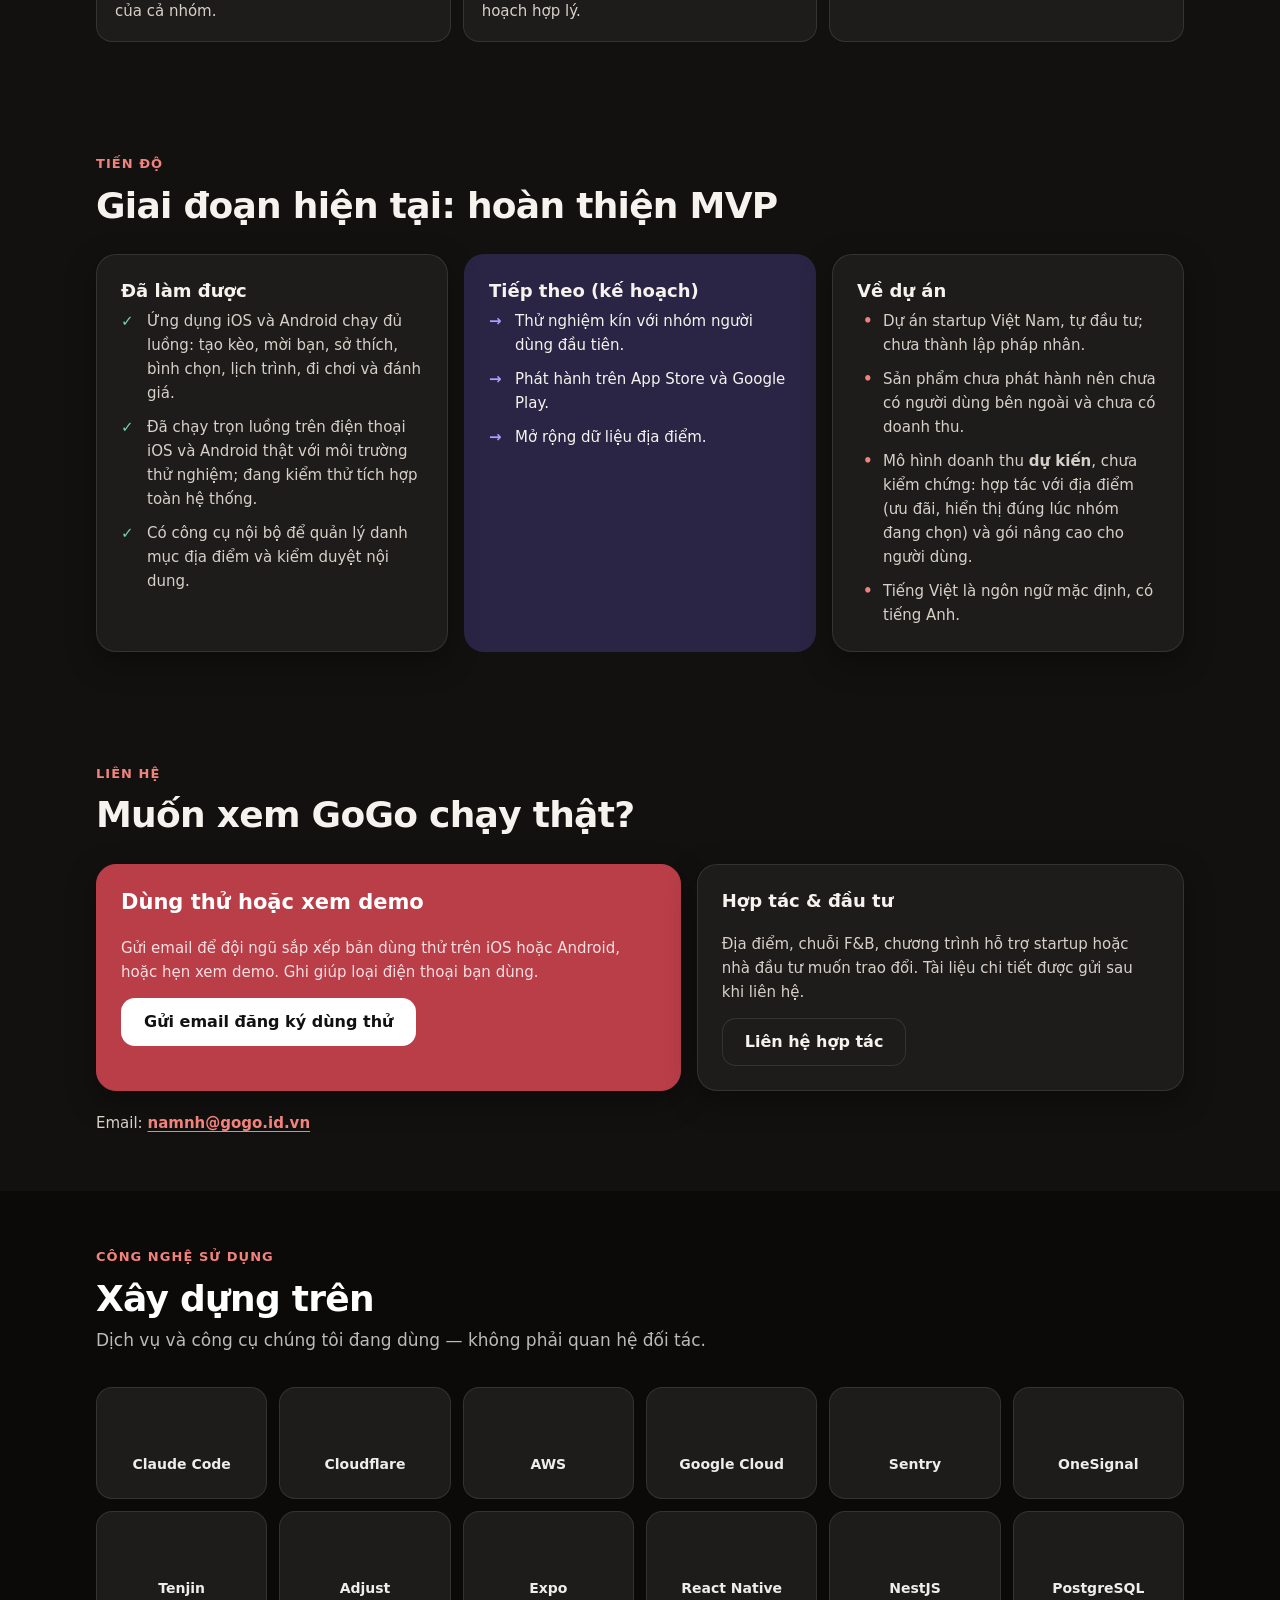
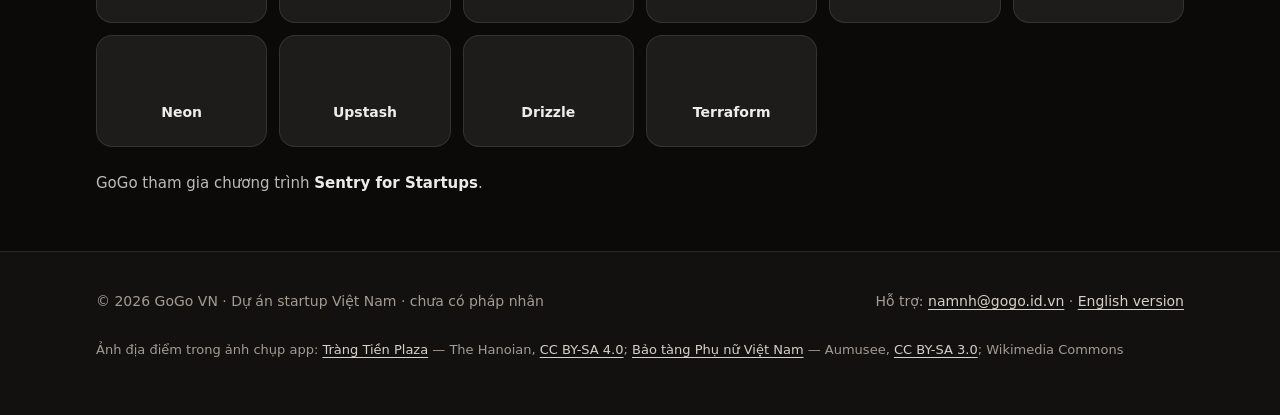
==== commit fef2bddf: "copy: note GoGo is part of Sentry for Startups Co-Authored-By: Claude Opus 5.5 <noreply@anthropic.co" ====
--- a/site/index.html
+++ b/site/index.html
@@ -241,6 +241,8 @@
     }
     .stack img { display: block; height: 32px; width: auto; max-width: 120px; object-fit: contain; filter: brightness(0) invert(1); }
     @media (max-width: 440px) { .stack { grid-template-columns: repeat(2, 1fr); } }
+    .program { margin: 24px 0 0; font-size: 15px; color: var(--on-night-2); }
+    .program strong { color: var(--on-night); }
 
     footer { padding: 28px 0 44px; border-top: 1px solid var(--line); color: var(--muted); font-size: 14px; }
     footer .wrap { display: flex; flex-wrap: wrap; gap: 8px 24px; justify-content: space-between; align-items: center; }
@@ -386,6 +388,7 @@
           <li><img src="/img/logos/drizzle.svg" alt="" height="32" loading="lazy">Drizzle</li>
           <li><img src="/img/logos/terraform.svg" alt="" height="32" loading="lazy">Terraform</li>
         </ul>
+        <p class="program">GoGo tham gia chương trình <strong>Sentry for Startups</strong>.</p>
       </div>
     </section>
   </main>
